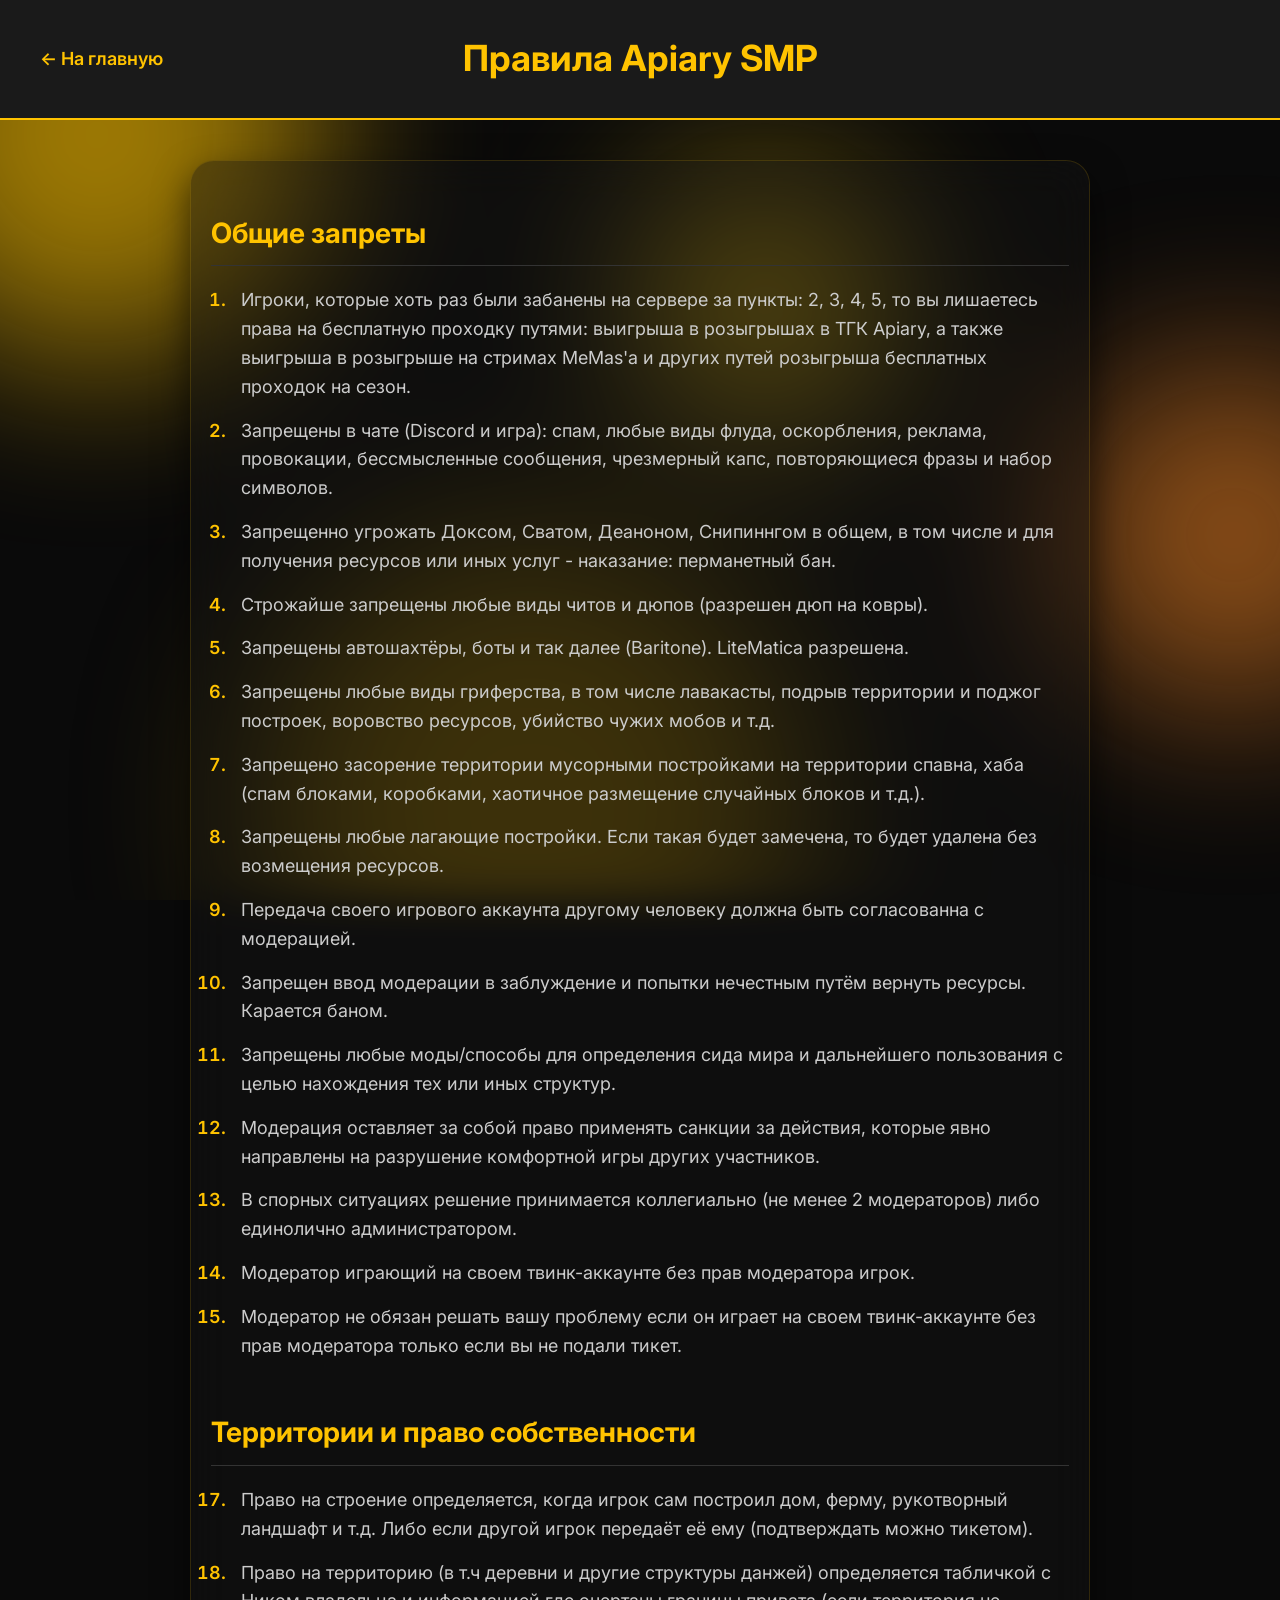
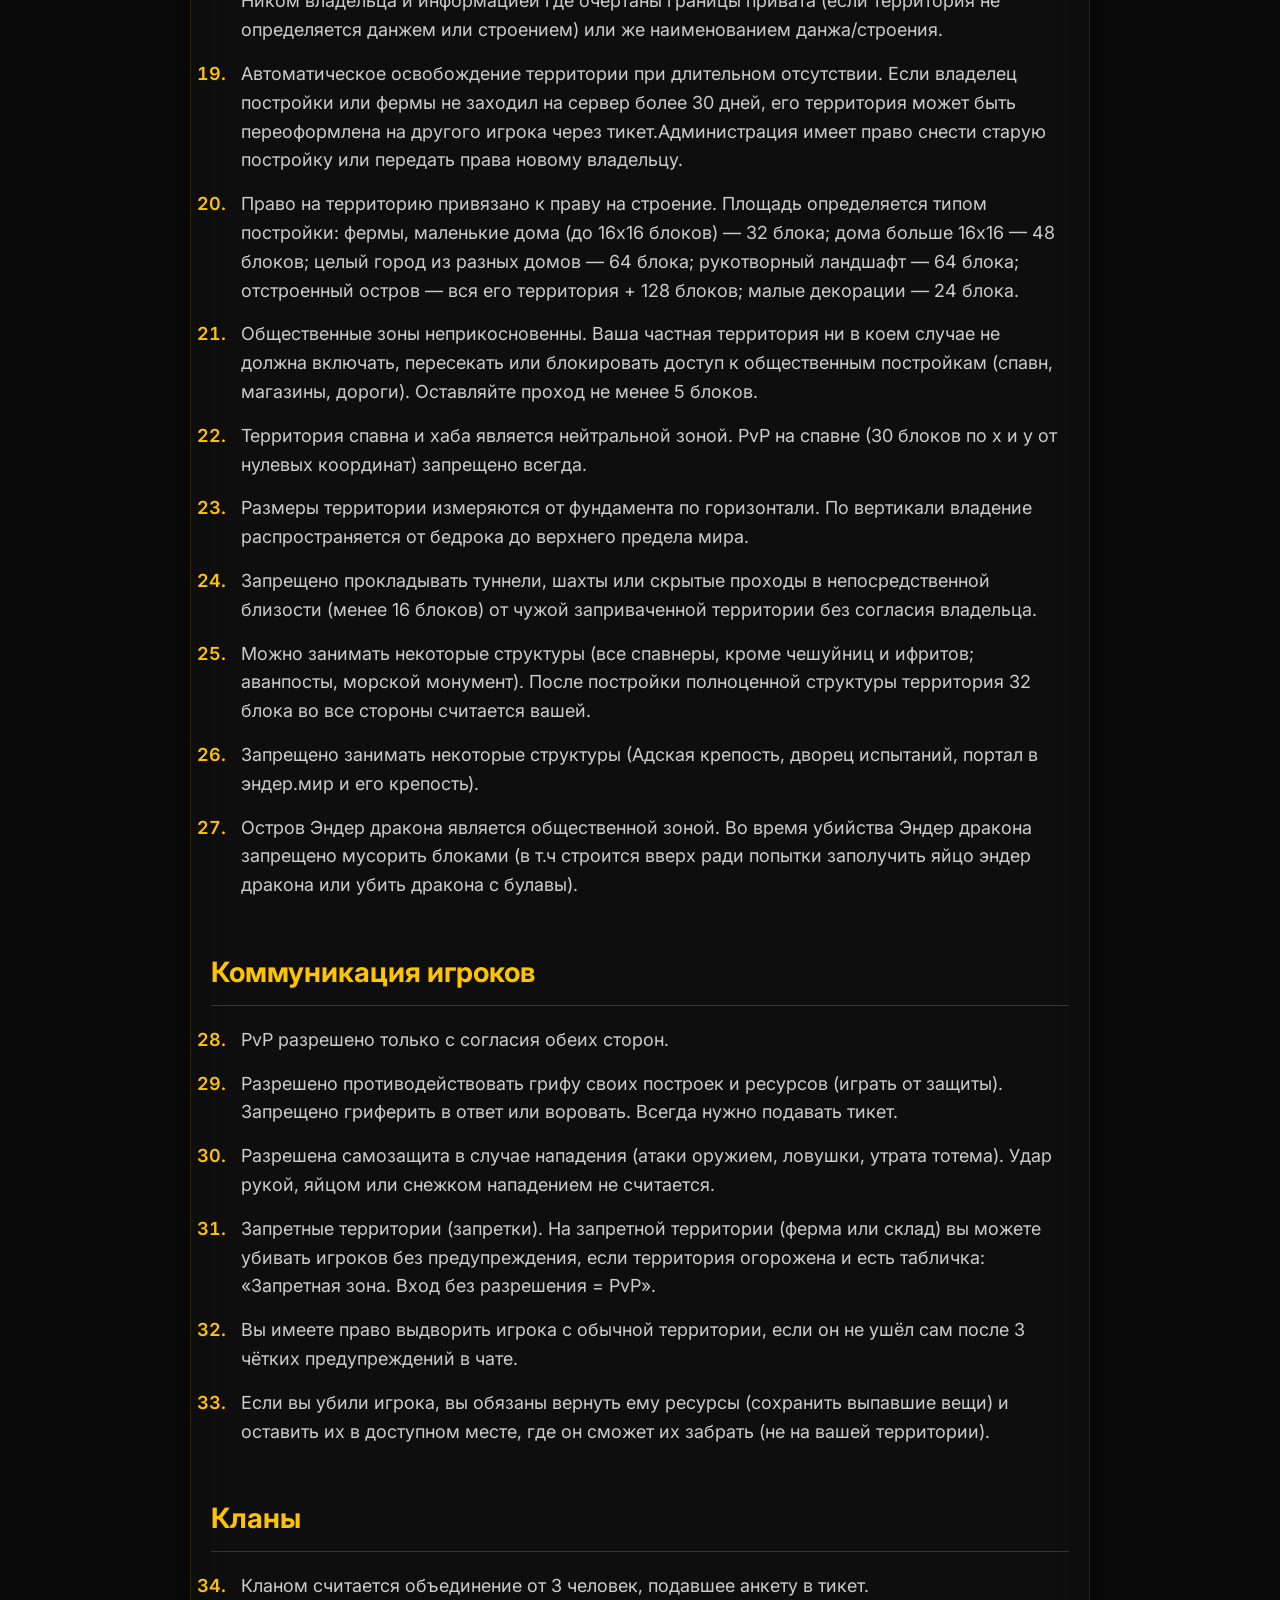
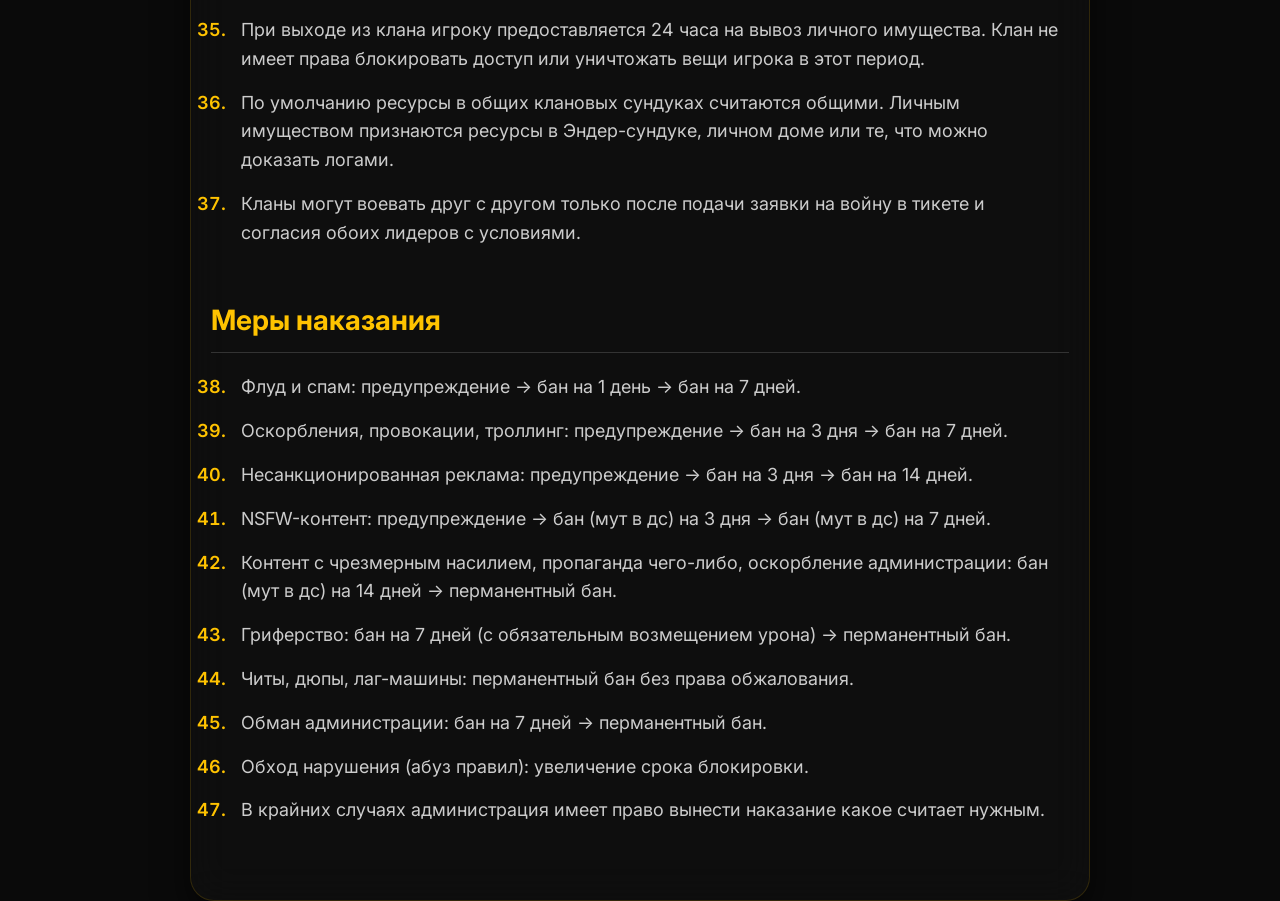
==== rules-main.html @ b4e899f1 "новая страничка правил" ====
<!DOCTYPE html>
<html lang="ru">
<head>
    <meta charset="UTF-8">
    <meta name="viewport" content="width=device-width, initial-scale=1.0">
    <title>Правила сервера ApiarySMP</title>
    <link rel="stylesheet" href="./rules-style.css">
    <link href="https://fonts.googleapis.com/css2?family=Inter:wght@400;600;800&display=swap" rel="stylesheet">
</head>
<body>

    <!-- Живой анимированный фон (светящиеся сферы) -->
    <div class="bg-animation">
        <div class="orb orb-1"></div>
        <div class="orb orb-2"></div>
        <div class="orb orb-3"></div>
        <div class="orb orb-4"></div>
    </div>

    <header class="rules-header">
        <a href="index.html" class="back-button">← На главную</a>
        <h1>Правила Apiary SMP</h1>
    </header>

    <main class="rules-container">
        
        <h2 class="category-title">Общие запреты</h2>
        <ol class="rules-list" start="1">
            <li>Игроки, которые хоть раз были забанены на сервере за пункты: 2, 3, 4, 5, то вы лишаетесь права на бесплатную проходку путями: выигрыша в розыгрышах в ТГК Apiary, а также выигрыша в розыгрыше на стримах MeMas'a и других путей розыгрыша бесплатных проходок на сезон.</li>
            <li>Запрещены в чате (Discord и игра): спам, любые виды флуда, оскорбления, реклама, провокации, бессмысленные сообщения, чрезмерный капс, повторяющиеся фразы и набор символов.</li>
            <li>Запрещенно угрожать Доксом, Сватом, Деаноном, Снипиннгом в общем, в том числе и для получения ресурсов или иных услуг - наказание: перманетный бан.</li>
            <li>Строжайше запрещены любые виды читов и дюпов (разрешен дюп на ковры).</li>
            <li>Запрещены автошахтёры, боты и так далее (Baritone). LiteMatica разрешена.</li>
            <li>Запрещены любые виды гриферства, в том числе лавакасты, подрыв территории и поджог построек, воровство ресурсов, убийство чужих мобов и т.д.</li>
            <li>Запрещено засорение территории мусорными постройками на территории спавна, хаба (спам блоками, коробками, хаотичное размещение случайных блоков и т.д.).</li>
            <li>Запрещены любые лагающие постройки. Если такая будет замечена, то будет удалена без возмещения ресурсов.</li>
            <li>Передача своего игрового аккаунта другому человеку должна быть согласованна с модерацией.</li>
            <li>Запрещен ввод модерации в заблуждение и попытки нечестным путём вернуть ресурсы. Карается баном.</li>
            <li>Запрещены любые моды/способы для определения сида мира и дальнейшего пользования с целью нахождения тех или иных структур.</li>
            <li>Модерация оставляет за собой право применять санкции за действия, которые явно направлены на разрушение комфортной игры других участников.</li>
            <li>В спорных ситуациях решение принимается коллегиально (не менее 2 модераторов) либо единолично администратором.</li>
            <li>Модератор играющий на своем твинк-аккаунте без прав модератора игрок.</li>
            <li>Модератор не обязан решать вашу проблему если он играет на своем твинк-аккаунте без прав модератора только если вы не подали тикет.</li>
        </ol>

        <h2 class="category-title">Территории и право собственности</h2>
        <ol class="rules-list" start="17">
            <li>Право на строение определяется, когда игрок сам построил дом, ферму, рукотворный ландшафт и т.д. Либо если другой игрок передаёт её ему (подтверждать можно тикетом).</li>
            <li>Право на территорию (в т.ч деревни и другие структуры данжей) определяется табличкой с Ником владельца и информацией где очертаны границы привата (если территория не определяется данжем или строением) или же наименованием данжа/строения.</li>
            <li>Автоматическое освобождение территории при длительном отсутствии. Если владелец постройки или фермы не заходил на сервер более 30 дней, его территория может быть переоформлена на другого игрока через тикет.Администрация имеет право снести старую постройку или передать права новому владельцу.</li>
            <li>Право на территорию привязано к праву на строение. Площадь определяется типом постройки: фермы, маленькие дома (до 16x16 блоков) — 32 блока; дома больше 16x16 — 48 блоков; целый город из разных домов — 64 блока; рукотворный ландшафт — 64 блока; отстроенный остров — вся его территория + 128 блоков; малые декорации — 24 блока.</li>
            <li>Общественные зоны неприкосновенны. Ваша частная территория ни в коем случае не должна включать, пересекать или блокировать доступ к общественным постройкам (спавн, магазины, дороги). Оставляйте проход не менее 5 блоков.</li>
            <li>Территория спавна и хаба является нейтральной зоной. PvP на спавне (30 блоков по x и y от нулевых координат) запрещено всегда.</li>
            <li>Размеры территории измеряются от фундамента по горизонтали. По вертикали владение распространяется от бедрока до верхнего предела мира.</li>
            <li>Запрещено прокладывать туннели, шахты или скрытые проходы в непосредственной близости (менее 16 блоков) от чужой заприваченной территории без согласия владельца.</li>
            <li>Можно занимать некоторые структуры (все спавнеры, кроме чешуйниц и ифритов; аванпосты, морской монумент). После постройки полноценной структуры территория 32 блока во все стороны считается вашей.</li>
            <li>Запрещено занимать некоторые структуры (Адская крепость, дворец испытаний, портал в эндер.мир и его крепость).</li>
            <li>Остров Эндер дракона является общественной зоной. Во время убийства Эндер дракона запрещено мусорить блоками (в т.ч строится вверх ради попытки заполучить яйцо эндер дракона или убить дракона с булавы).</li>
        </ol>

        <h2 class="category-title">Коммуникация игроков</h2>
        <ol class="rules-list" start="28">
            <li>PvP разрешено только с согласия обеих сторон.</li>
            <li>Разрешено противодействовать грифу своих построек и ресурсов (играть от защиты). Запрещено гриферить в ответ или воровать. Всегда нужно подавать тикет.</li>
            <li>Разрешена самозащита в случае нападения (атаки оружием, ловушки, утрата тотема). Удар рукой, яйцом или снежком нападением не считается.</li>
            <li>Запретные территории (запретки). На запретной территории (ферма или склад) вы можете убивать игроков без предупреждения, если территория огорожена и есть табличка: «Запретная зона. Вход без разрешения = PvP».</li>
            <li>Вы имеете право выдворить игрока с обычной территории, если он не ушёл сам после 3 чётких предупреждений в чате.</li>
            <li>Если вы убили игрока, вы обязаны вернуть ему ресурсы (сохранить выпавшие вещи) и оставить их в доступном месте, где он сможет их забрать (не на вашей территории).</li>
        </ol>

        <h2 class="category-title">Кланы</h2>
        <ol class="rules-list" start="34">
            <li>Кланом считается объединение от 3 человек, подавшее анкету в тикет.</li>
            <li>При выходе из клана игроку предоставляется 24 часа на вывоз личного имущества. Клан не имеет права блокировать доступ или уничтожать вещи игрока в этот период.</li>
            <li>По умолчанию ресурсы в общих клановых сундуках считаются общими. Личным имуществом признаются ресурсы в Эндер-сундуке, личном доме или те, что можно доказать логами.</li>
            <li>Кланы могут воевать друг с другом только после подачи заявки на войну в тикете и согласия обоих лидеров с условиями.</li>
        </ol>

        <h2 class="category-title">Меры наказания</h2>
        <ol class="rules-list" start="38">
            <li>Флуд и спам: предупреждение → бан на 1 день → бан на 7 дней.</li>
            <li>Оскорбления, провокации, троллинг: предупреждение → бан на 3 дня → бан на 7 дней.</li>
            <li>Несанкционированная реклама: предупреждение → бан на 3 дня → бан на 14 дней.</li>
            <li>NSFW-контент: предупреждение → бан (мут в дс) на 3 дня → бан (мут в дс) на 7 дней.</li>
            <li>Контент с чрезмерным насилием, пропаганда чего-либо, оскорбление администрации: бан (мут в дс) на 14 дней → перманентный бан.</li>
            <li>Гриферство: бан на 7 дней (с обязательным возмещением урона) → перманентный бан.</li>
            <li>Читы, дюпы, лаг-машины: перманентный бан без права обжалования.</li>
            <li>Обман администрации: бан на 7 дней → перманентный бан.</li>
            <li>Обход нарушения (абуз правил): увеличение срока блокировки.</li>
            <li>В крайних случаях администрация имеет право вынести наказание какое считает нужным.</li>
        </ol>
    </main>

</body>
</html>
---- rules-style.css ----
/* Делаем обнуление стандартных отступов, чтобы браузер ничего не ломал */
* {
    margin: 0;
    padding: 0;
    box-sizing: border-box;
}

/* Настройки для всей страницы с живым фоном */
/* --- ОСНОВНОЙ ФОН --- */
body {
    background-color: #0a0a0a; /* Очень темный, почти черный фон */
    color: #ffffff;            
    font-family: 'Inter', sans-serif; 
    line-height: 1.6;          
    min-height: 100vh;
    position: relative;
    z-index: 1;
    overflow-x: hidden; /* Блокируем появление горизонтального скролла от шариков */
}

/* --- КОНТЕЙНЕР АНИМАЦИИ --- */
.bg-animation {
    position: fixed;
    top: 0;
    left: 0;
    width: 100vw;
    height: 100vh;
    z-index: -1; /* Отправляем на самый задний план */
    overflow: hidden;
}

/* --- ОБЩИЕ СТИЛИ СВЕТЯЩИХСЯ СФЕР --- */
.orb {
    position: absolute;
    border-radius: 50%;
    filter: blur(90px); /* Сильное размытие создает эффект свечения */
    opacity: 0.6;
    animation: float infinite alternate ease-in-out;
}

/* Индивидуальные настройки каждого шарика (цвета, размер, позиция) */
.orb-1 {
    width: 450px;
    height: 450px;
    background: #FFC300; /* Твой фирменный желтый */
    top: -10%;
    left: -10%;
    animation-duration: 14s;
}

.orb-2 {
    width: 350px;
    height: 350px;
    background: #e67e22; /* Янтарный/оранжевый */
    top: 40%;
    right: -10%;
    animation-duration: 18s;
    animation-delay: -3s;
}

.orb-3 {
    width: 550px;
    height: 550px;
    background: #8b6b00; /* Темно-золотой */
    bottom: -20%;
    left: 20%;
    animation-duration: 22s;
    animation-delay: -7s;
}

.orb-4 {
    width: 250px;
    height: 250px;
    background: #f1c40f; /* Яркий светлячок */
    top: 20%;
    left: 50%;
    animation-duration: 12s;
    animation-delay: -5s;
}

/* --- АНИМАЦИЯ ПЛАВНОГО ПОЛЕТА --- */
@keyframes float {
    0% {
        transform: translate(0, 0) scale(1);
    }
    50% {
        transform: translate(15vw, 15vh) scale(1.3); /* Шарики немного растут и смещаются */
    }
    100% {
        transform: translate(-10vw, -10vh) scale(0.9); /* Шарики уменьшаются и летят обратно */
    }
}

/* --- ЭФФЕКТ МАТОВОГО СТЕКЛА ДЛЯ ТЕКСТА --- */
/* (Замени свой старый .rules-container на этот) */
.rules-container {
    max-width: 900px;
    margin: 40px auto 60px auto;
    padding: 50px;
    
    /* Делаем плашку под текстом полупрозрачной */
    background: rgba(20, 20, 20, 0.4); 
    
    /* Главная магия — размытие того, что находится ПОД контейнером */
    backdrop-filter: blur(20px); 
    -webkit-backdrop-filter: blur(20px); 
    
    /* Красивые границы и тени */
    border: 1px solid rgba(255, 195, 0, 0.15);
    border-radius: 24px;
    box-shadow: 0 15px 35px rgba(0,0,0,0.6);
}

/* Адаптив матового стекла под мобилки */
@media (max-width: 768px) {
    .rules-container {
        padding: 30px 20px;
        margin: 20px;
        border-radius: 16px;
    }
}

/* Настраиваем шапку страницы */
.rules-header {
    background-color: #1a1a1a; /* Чуть светлее фона */
    padding: 30px 20px;
    text-align: center;
    border-bottom: 2px solid #FFC300; /* Твоя фирменная желтая полоска */
    margin-bottom: 40px;
    position: relative;
}

/* Кнопка "Назад" в левом верхнем углу */
.back-button {
    position: absolute;
    left: 40px;
    top: 45px;
    color: #FFC300;
    text-decoration: none;
    font-weight: 600;
    font-size: 18px;
    transition: 0.3s; /* Плавность для ховера */
}

/* Эффект при наведении на кнопку "Назад" */
.back-button:hover {
    color: #ffffff;
    text-shadow: 0 0 10px #FFC300; /* Легкое свечение */
}

/* Заголовок в шапке */
.rules-header h1 {
    font-size: 36px;
    color: #FFC300;
}

/* Контейнер по центру, чтобы текст не растягивался на весь широкий монитор */
.rules-container {
    max-width: 900px; /* Ограничиваем ширину */
    margin: 0 auto;   /* Центрируем блок на странице */
    padding: 0 20px 60px 20px; /* Отступы по бокам и снизу */
}

/* Заголовки категорий (Общие, Территории и т.д.) */
.category-title {
    font-size: 28px;
    color: #FFC300;
    margin-top: 50px;
    margin-bottom: 20px;
    padding-bottom: 10px;
    border-bottom: 1px solid #333333; /* Тонкая линия под заголовком */
}

/* Настройки для самого списка правил */
.rules-list {
    margin-left: 20px; /* Отступ слева, чтобы цифры влезли */
}

/* Настройки для каждого пункта правила */
.rules-list li {
    font-size: 18px;
    margin-bottom: 15px; /* Отступ между правилами, чтобы они не были одной кашей */
    color: #cccccc;      /* Слегка серый текст, чтобы глаза не уставали */
    padding-left: 10px;
}

/* Делаем сами цифры желтыми, чтобы было красиво */
.rules-list li::marker {
    color: #FFC300;
    font-weight: 600;
}

/* Адаптация под мобильные телефоны */
@media (max-width: 768px) {
    .rules-header h1 {
        font-size: 24px;
        margin-top: 40px; /* Сдвигаем вниз, чтобы не налезло на кнопку */
    }
    
    .back-button {
        left: 20px;
        top: 20px;
        font-size: 16px;
    }
    
    .category-title {
        font-size: 24px;
    }
    
    .rules-list li {
        font-size: 16px;
    }
}
/* Анимация для живого фона */
@keyframes gradientBG {
    0% {
        background-position: 0% 50%;
    }
    50% {
        background-position: 100% 50%;
    }
    100% {
        background-position: 0% 50%;
    }
}
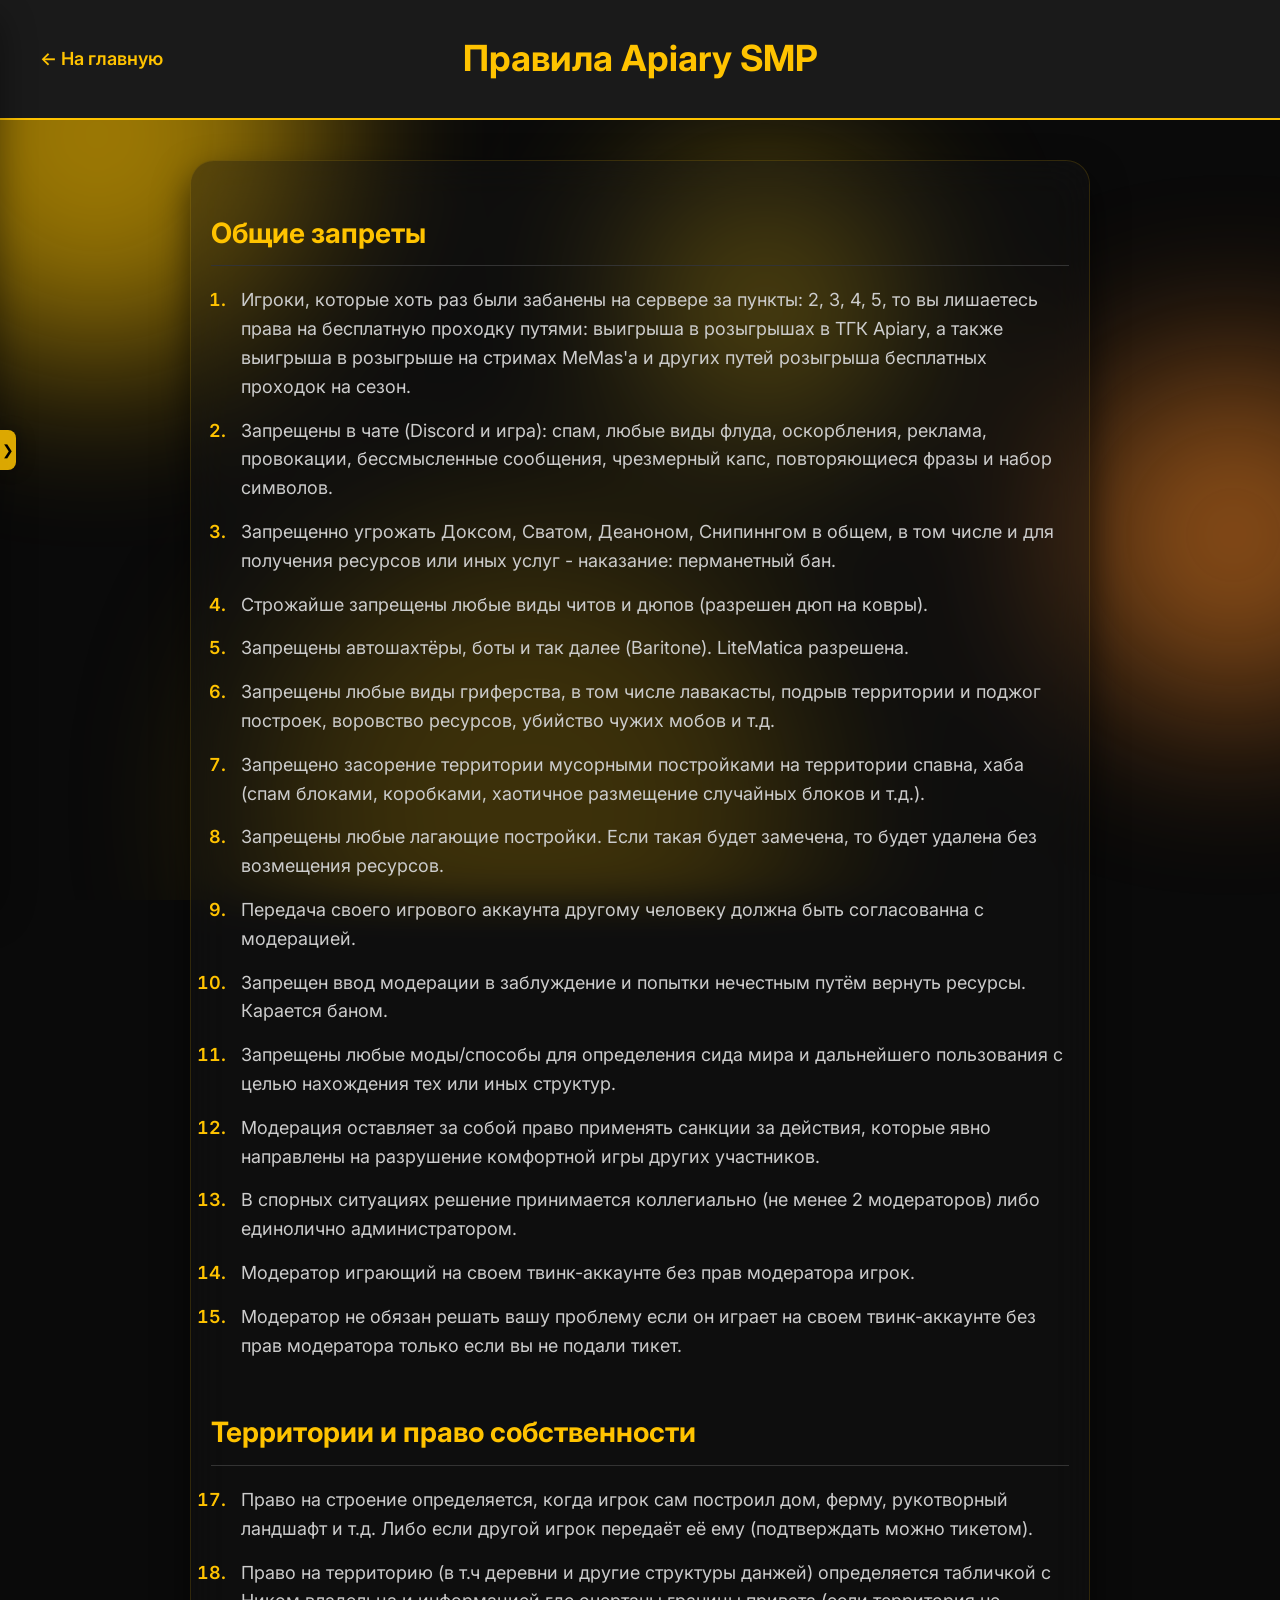
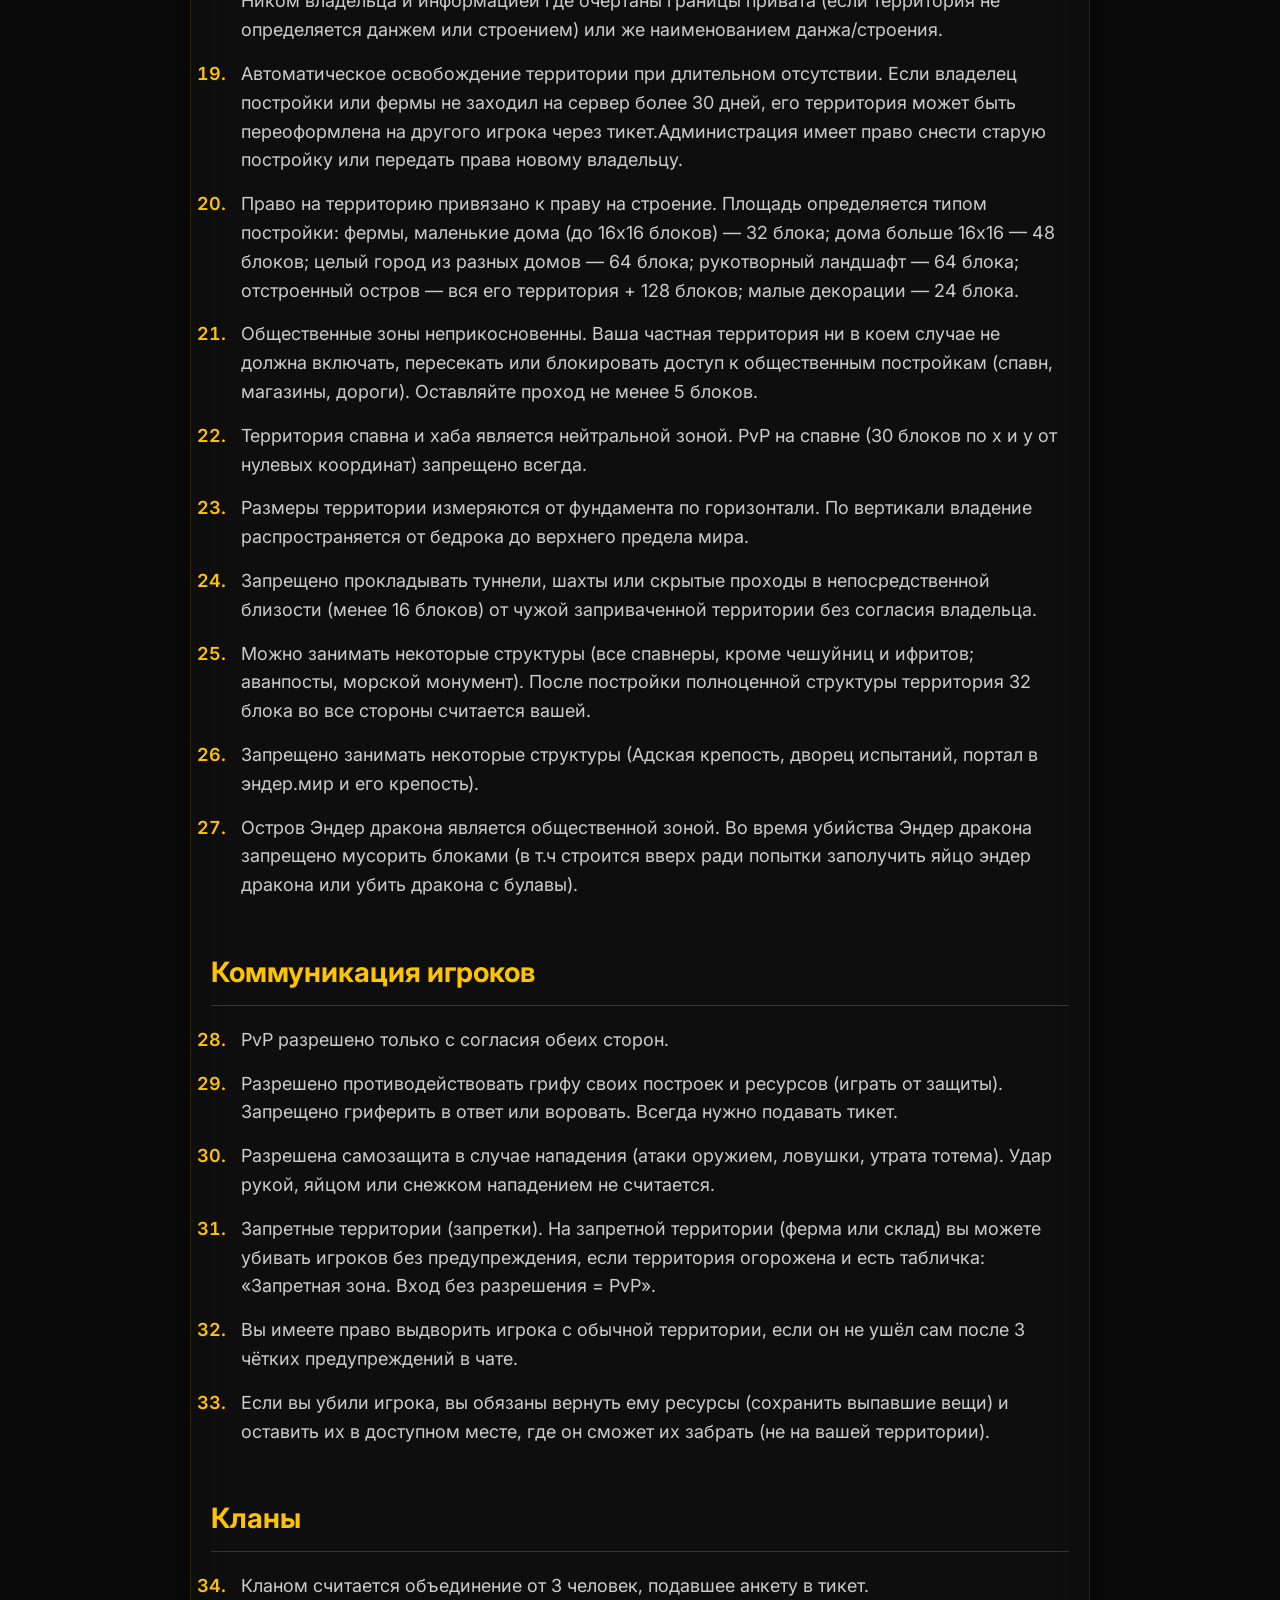
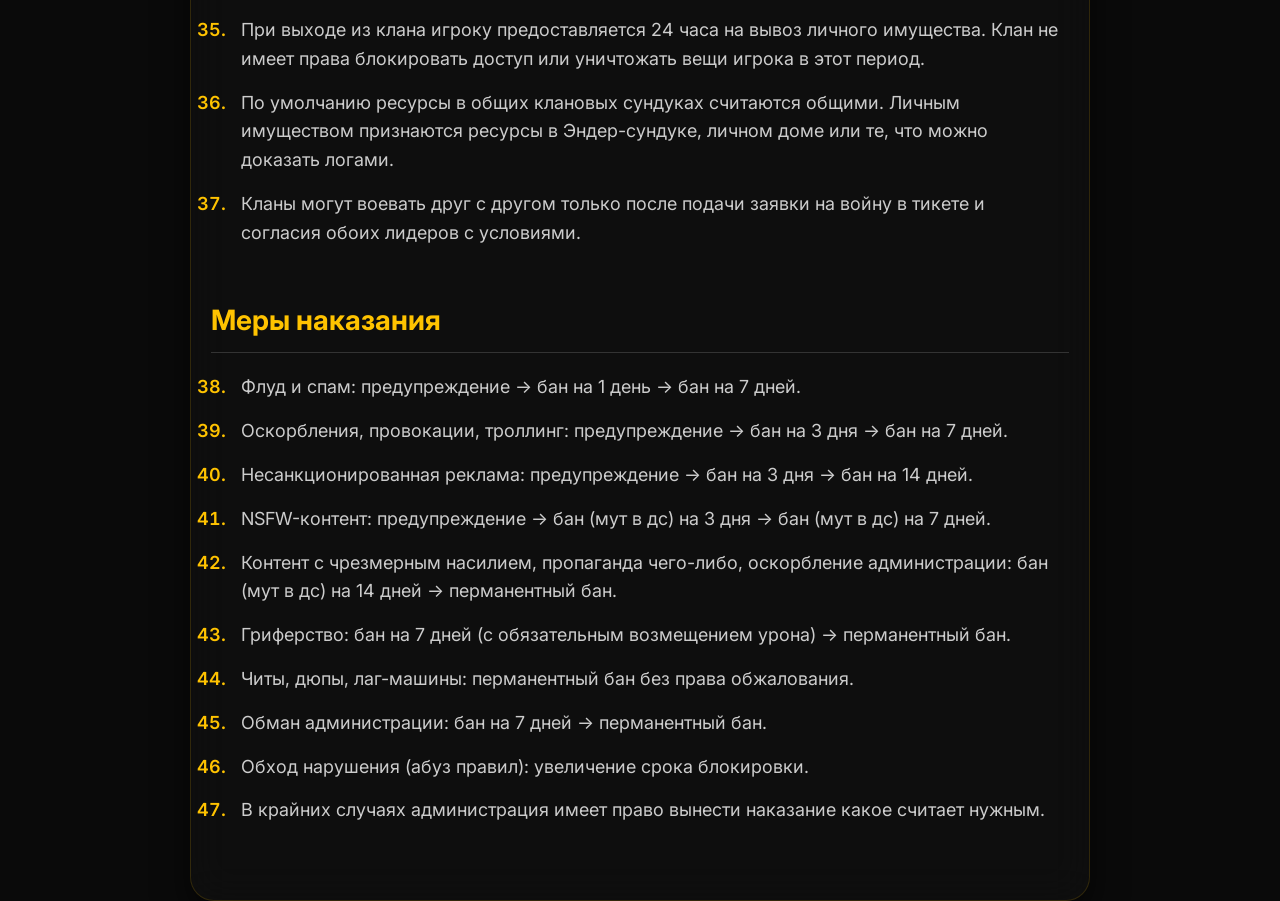
==== commit 4f49ea99: "Add files via upload" ====
--- a/rules-main.html
+++ b/rules-main.html
@@ -22,9 +22,24 @@
         <h1>Правила Apiary SMP</h1>
     </header>
 
+    <!-- Кнопка выдвижения меню (только для телефонов) -->
+    <button id="navToggle" class="nav-toggle-btn">❯</button>
+
+    <!-- Боковая навигация -->
+    <nav id="sideNav" class="side-nav">
+        <h3 class="nav-title">Оглавление</h3>
+        <ul class="nav-links">
+            <li><a href="#general">Общие запреты</a></li>
+            <li><a href="#territory">Территории и собственность</a></li>
+            <li><a href="#communication">Коммуникация игроков</a></li>
+            <li><a href="#clans">Кланы</a></li>
+            <li><a href="#punishments">Меры наказания</a></li>
+        </ul>
+    </nav>
+
     <main class="rules-container">
         
-        <h2 class="category-title">Общие запреты</h2>
+        <h2 id="general" class="category-title">Общие запреты</h2>
         <ol class="rules-list" start="1">
             <li>Игроки, которые хоть раз были забанены на сервере за пункты: 2, 3, 4, 5, то вы лишаетесь права на бесплатную проходку путями: выигрыша в розыгрышах в ТГК Apiary, а также выигрыша в розыгрыше на стримах MeMas'a и других путей розыгрыша бесплатных проходок на сезон.</li>
             <li>Запрещены в чате (Discord и игра): спам, любые виды флуда, оскорбления, реклама, провокации, бессмысленные сообщения, чрезмерный капс, повторяющиеся фразы и набор символов.</li>
@@ -43,7 +58,7 @@
             <li>Модератор не обязан решать вашу проблему если он играет на своем твинк-аккаунте без прав модератора только если вы не подали тикет.</li>
         </ol>
 
-        <h2 class="category-title">Территории и право собственности</h2>
+        <h2 id="territory" class="category-title">Территории и право собственности</h2>
         <ol class="rules-list" start="17">
             <li>Право на строение определяется, когда игрок сам построил дом, ферму, рукотворный ландшафт и т.д. Либо если другой игрок передаёт её ему (подтверждать можно тикетом).</li>
             <li>Право на территорию (в т.ч деревни и другие структуры данжей) определяется табличкой с Ником владельца и информацией где очертаны границы привата (если территория не определяется данжем или строением) или же наименованием данжа/строения.</li>
@@ -58,7 +73,7 @@
             <li>Остров Эндер дракона является общественной зоной. Во время убийства Эндер дракона запрещено мусорить блоками (в т.ч строится вверх ради попытки заполучить яйцо эндер дракона или убить дракона с булавы).</li>
         </ol>
 
-        <h2 class="category-title">Коммуникация игроков</h2>
+        <h2 id="communication" class="category-title">Коммуникация игроков</h2>
         <ol class="rules-list" start="28">
             <li>PvP разрешено только с согласия обеих сторон.</li>
             <li>Разрешено противодействовать грифу своих построек и ресурсов (играть от защиты). Запрещено гриферить в ответ или воровать. Всегда нужно подавать тикет.</li>
@@ -68,7 +83,7 @@
             <li>Если вы убили игрока, вы обязаны вернуть ему ресурсы (сохранить выпавшие вещи) и оставить их в доступном месте, где он сможет их забрать (не на вашей территории).</li>
         </ol>
 
-        <h2 class="category-title">Кланы</h2>
+        <h2 id="clans" class="category-title">Кланы</h2>
         <ol class="rules-list" start="34">
             <li>Кланом считается объединение от 3 человек, подавшее анкету в тикет.</li>
             <li>При выходе из клана игроку предоставляется 24 часа на вывоз личного имущества. Клан не имеет права блокировать доступ или уничтожать вещи игрока в этот период.</li>
@@ -76,7 +91,7 @@
             <li>Кланы могут воевать друг с другом только после подачи заявки на войну в тикете и согласия обоих лидеров с условиями.</li>
         </ol>
 
-        <h2 class="category-title">Меры наказания</h2>
+        <h2 id="punishments" class="category-title">Меры наказания</h2>
         <ol class="rules-list" start="38">
             <li>Флуд и спам: предупреждение → бан на 1 день → бан на 7 дней.</li>
             <li>Оскорбления, провокации, троллинг: предупреждение → бан на 3 дня → бан на 7 дней.</li>
@@ -91,5 +106,30 @@
         </ol>
     </main>
 
+    <!-- Скрипт для работы мобильного меню -->
+    <script>
+        const nav = document.getElementById('sideNav');
+        const toggleBtn = document.getElementById('navToggle');
+        const navLinks = document.querySelectorAll('.nav-links a');
+
+        // Открытие/закрытие по клику на кнопку
+        toggleBtn.addEventListener('click', () => {
+            nav.classList.toggle('active');
+            toggleBtn.classList.toggle('active');
+            toggleBtn.textContent = nav.classList.contains('active') ? '✕' : '❯';
+        });
+
+        // Прячем меню, если на мобилке кликнули по ссылке
+        navLinks.forEach(link => {
+            link.addEventListener('click', () => {
+                if (window.innerWidth <= 1500) {
+                    nav.classList.remove('active');
+                    toggleBtn.classList.remove('active');
+                    toggleBtn.textContent = '❯';
+                }
+            });
+        });
+    </script>
+
 </body>
 </html>
--- a/rules-style.css
+++ b/rules-style.css
@@ -222,4 +222,162 @@
     100% {
         background-position: 0% 50%;
     }
+}
+
+/* --- ПЛАВНАЯ ПРОКРУТКА И ФИКС ЯКОРЕЙ --- */
+html {
+    scroll-behavior: smooth;
+}
+
+.category-title {
+    scroll-margin-top: 30px; 
+}
+
+/* --- БОКОВАЯ НАВИГАЦИЯ (ПК) --- */
+.side-nav {
+    position: fixed;
+    top: 120px;
+    left: 40px;
+    width: 260px;
+    background: rgba(20, 20, 20, 0.4);
+    backdrop-filter: blur(20px);
+    -webkit-backdrop-filter: blur(20px);
+    border: 1px solid rgba(255, 195, 0, 0.15);
+    border-radius: 16px;
+    padding: 25px 20px;
+    z-index: 100;
+    box-shadow: 0 15px 35px rgba(0,0,0,0.4);
+    transition: transform 0.4s cubic-bezier(0.25, 1, 0.5, 1);
+}
+
+.nav-title {
+    color: #FFC300;
+    font-size: 1.2rem;
+    margin-bottom: 20px;
+    border-bottom: 1px solid rgba(255, 255, 255, 0.1);
+    padding-bottom: 10px;
+}
+
+.nav-links {
+    list-style: none;
+    padding: 0;
+}
+
+.nav-links li {
+    margin-bottom: 12px;
+}
+
+.nav-links a {
+    color: #cccccc;
+    text-decoration: none;
+    font-size: 0.95rem;
+    display: block;
+    transition: 0.2s ease;
+}
+
+.nav-links a:hover {
+    color: #ffffff;
+    text-shadow: 0 0 10px rgba(255, 195, 0, 0.4);
+    transform: translateX(8px); 
+}
+
+.nav-toggle-btn {
+    display: none;
+}
+
+/* --- АДАПТИВ НАВИГАЦИИ (НОУТБУКИ И МОБИЛКИ) --- */
+/* Увеличили порог до 1300px, чтобы меню не наезжало на текст по центру */
+@media (max-width: 1500px) {
+    .side-nav {
+        left: 0;
+        top: 0;
+        height: 100vh;
+        width: 260px;
+        border-radius: 0 20px 20px 0;
+        border-left: none;
+        transform: translateX(-100%); 
+    }
+
+    .side-nav.active {
+        transform: translateX(0); 
+    }
+
+    /* Уменьшенная мобильная кнопка-язычок */
+    .nav-toggle-btn {
+        display: flex;
+        align-items: center;
+        justify-content: center;
+        position: fixed;
+        top: 50%;
+        left: 0;
+        transform: translateY(-50%);
+        width: 16px;          /* Сделали тоньше */
+        height: 40px;         /* Сделали короче */
+        background: rgba(255, 195, 0, 0.85);
+        color: #000;
+        border: none;
+        border-radius: 0 8px 8px 0; /* Чуть меньше скругление */
+        font-size: 14px;      /* Уменьшили саму стрелочку */
+        cursor: pointer;
+        z-index: 101;
+        box-shadow: 4px 0 15px rgba(0,0,0,0.3);
+        transition: left 0.4s cubic-bezier(0.25, 1, 0.5, 1), background 0.2s;
+    }
+
+    .nav-toggle-btn.active {
+        left: 260px;
+        background: rgba(200, 50, 50, 0.9); 
+        color: #fff;
+    }
+}
+
+/* --- АДАПТИВ НАВИГАЦИИ (МОБИЛКИ) --- */
+@media (max-width: 992px) {
+    .side-nav {
+        left: 0;
+        top: 0;
+        height: 100vh;
+        width: 280px;
+        border-radius: 0 20px 20px 0;
+        border-left: none;
+        
+        /* Прячем за левый край экрана */
+        transform: translateX(-100%); 
+    }
+
+    /* Класс, который скрипт вешает при открытии */
+    .side-nav.active {
+        transform: translateX(0); 
+    }
+
+    /* Мобильная кнопка-язычок */
+    .nav-toggle-btn {
+        display: flex;
+        align-items: center;
+        justify-content: center;
+        position: fixed;
+        top: 50%;
+        left: 0;
+        transform: translateY(-50%);
+        width: 32px;
+        height: 70px;
+        
+        /* Делаем её желтой для заметности */
+        background: rgba(255, 195, 0, 0.85);
+        color: #000;
+        border: none;
+        border-radius: 0 12px 12px 0;
+        font-size: 18px;
+        cursor: pointer;
+        z-index: 101;
+        box-shadow: 4px 0 15px rgba(0,0,0,0.3);
+        transition: left 0.4s cubic-bezier(0.25, 1, 0.5, 1), background 0.2s;
+    }
+
+    /* Двигаем кнопку вправо вместе со шторкой, когда она открыта */
+    .nav-toggle-btn.active {
+        left: 280px;
+        background: rgba(200, 50, 50, 0.9); /* Краснеет при открытии (крестик) */
+        color: #fff;
+    }
 }
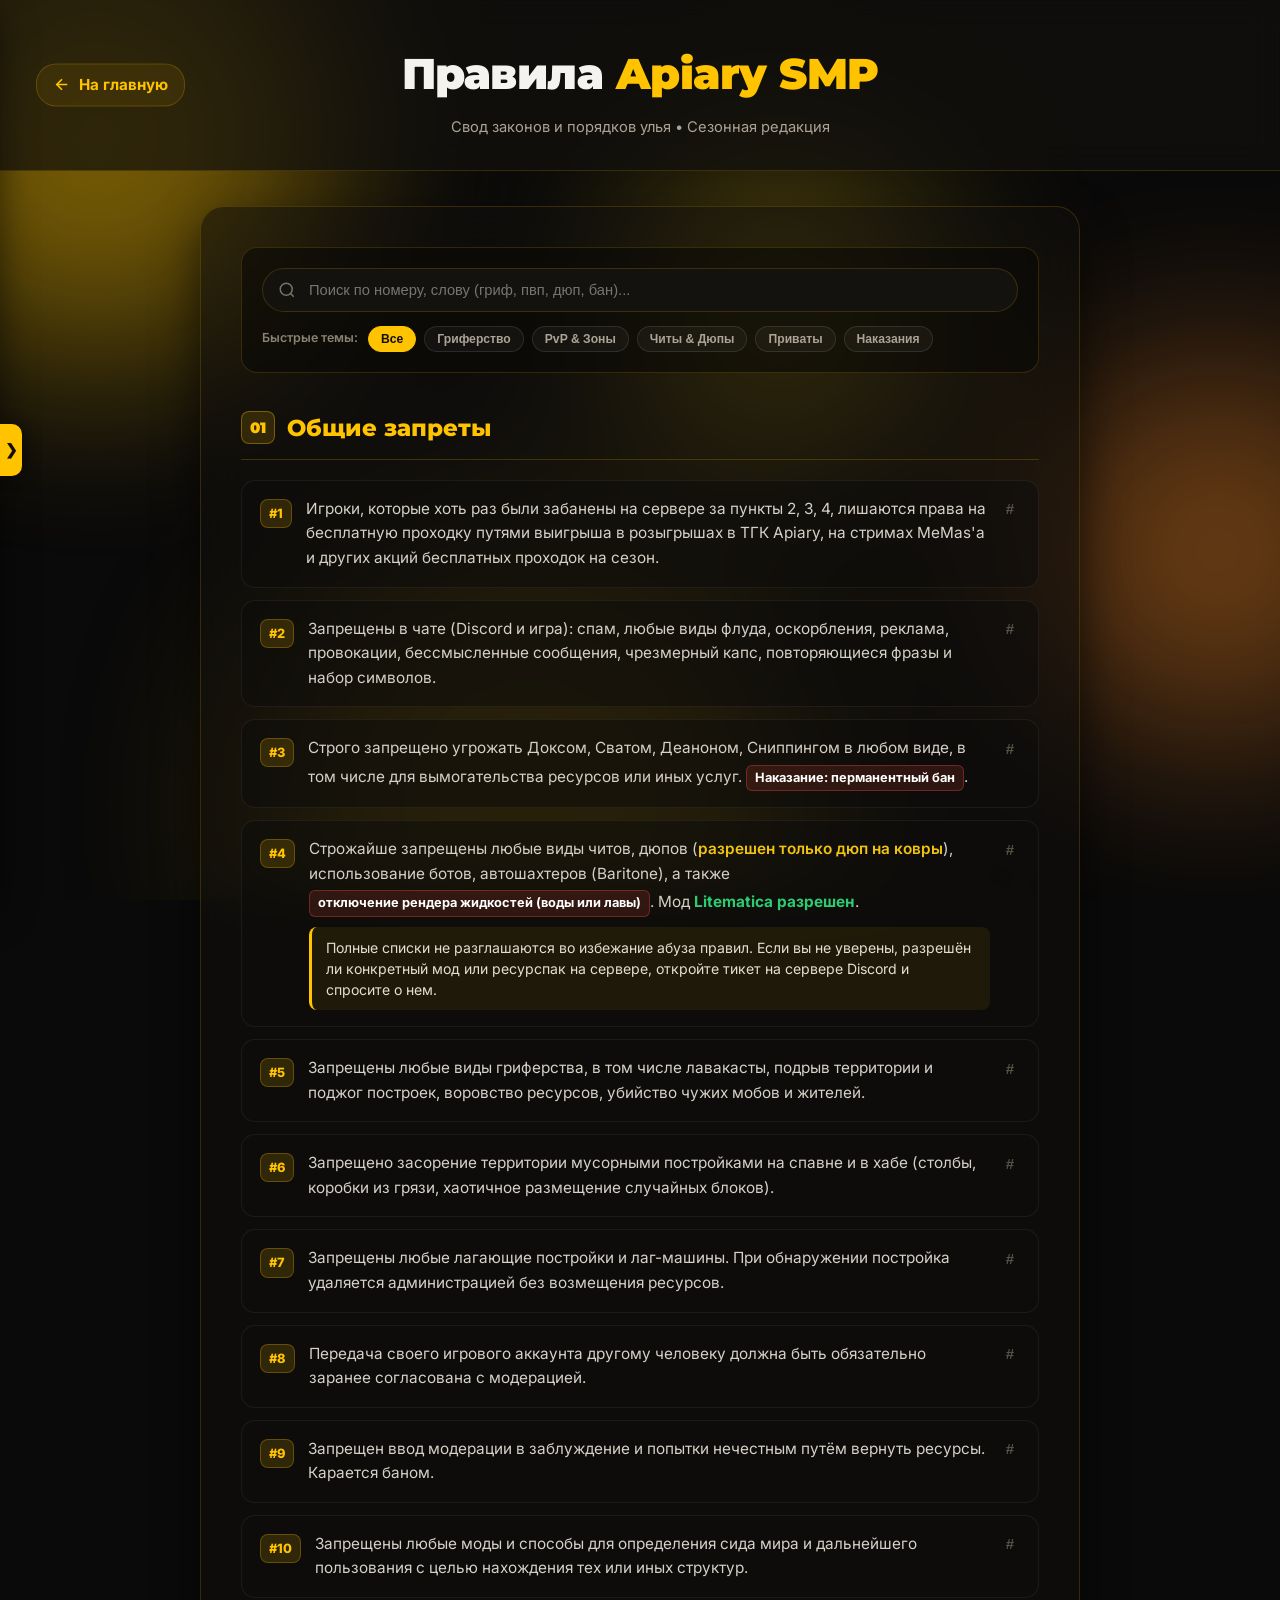
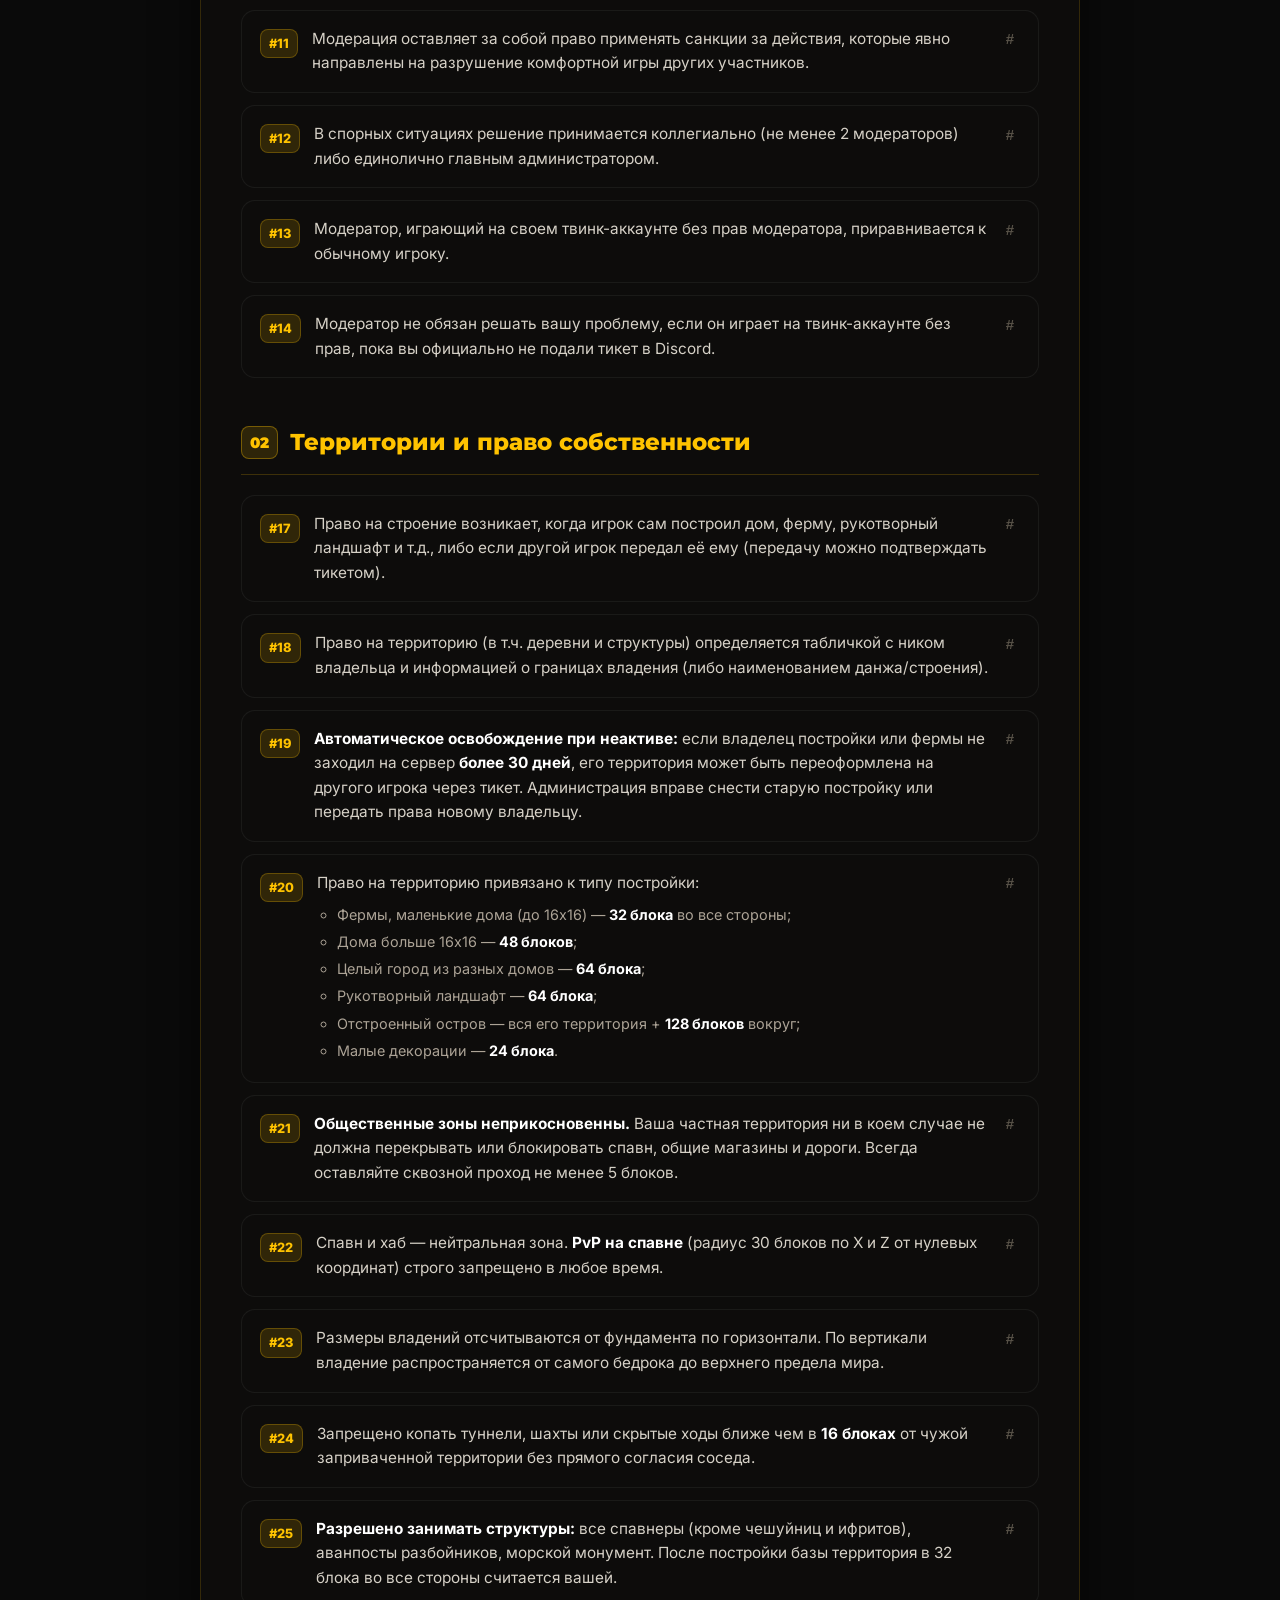
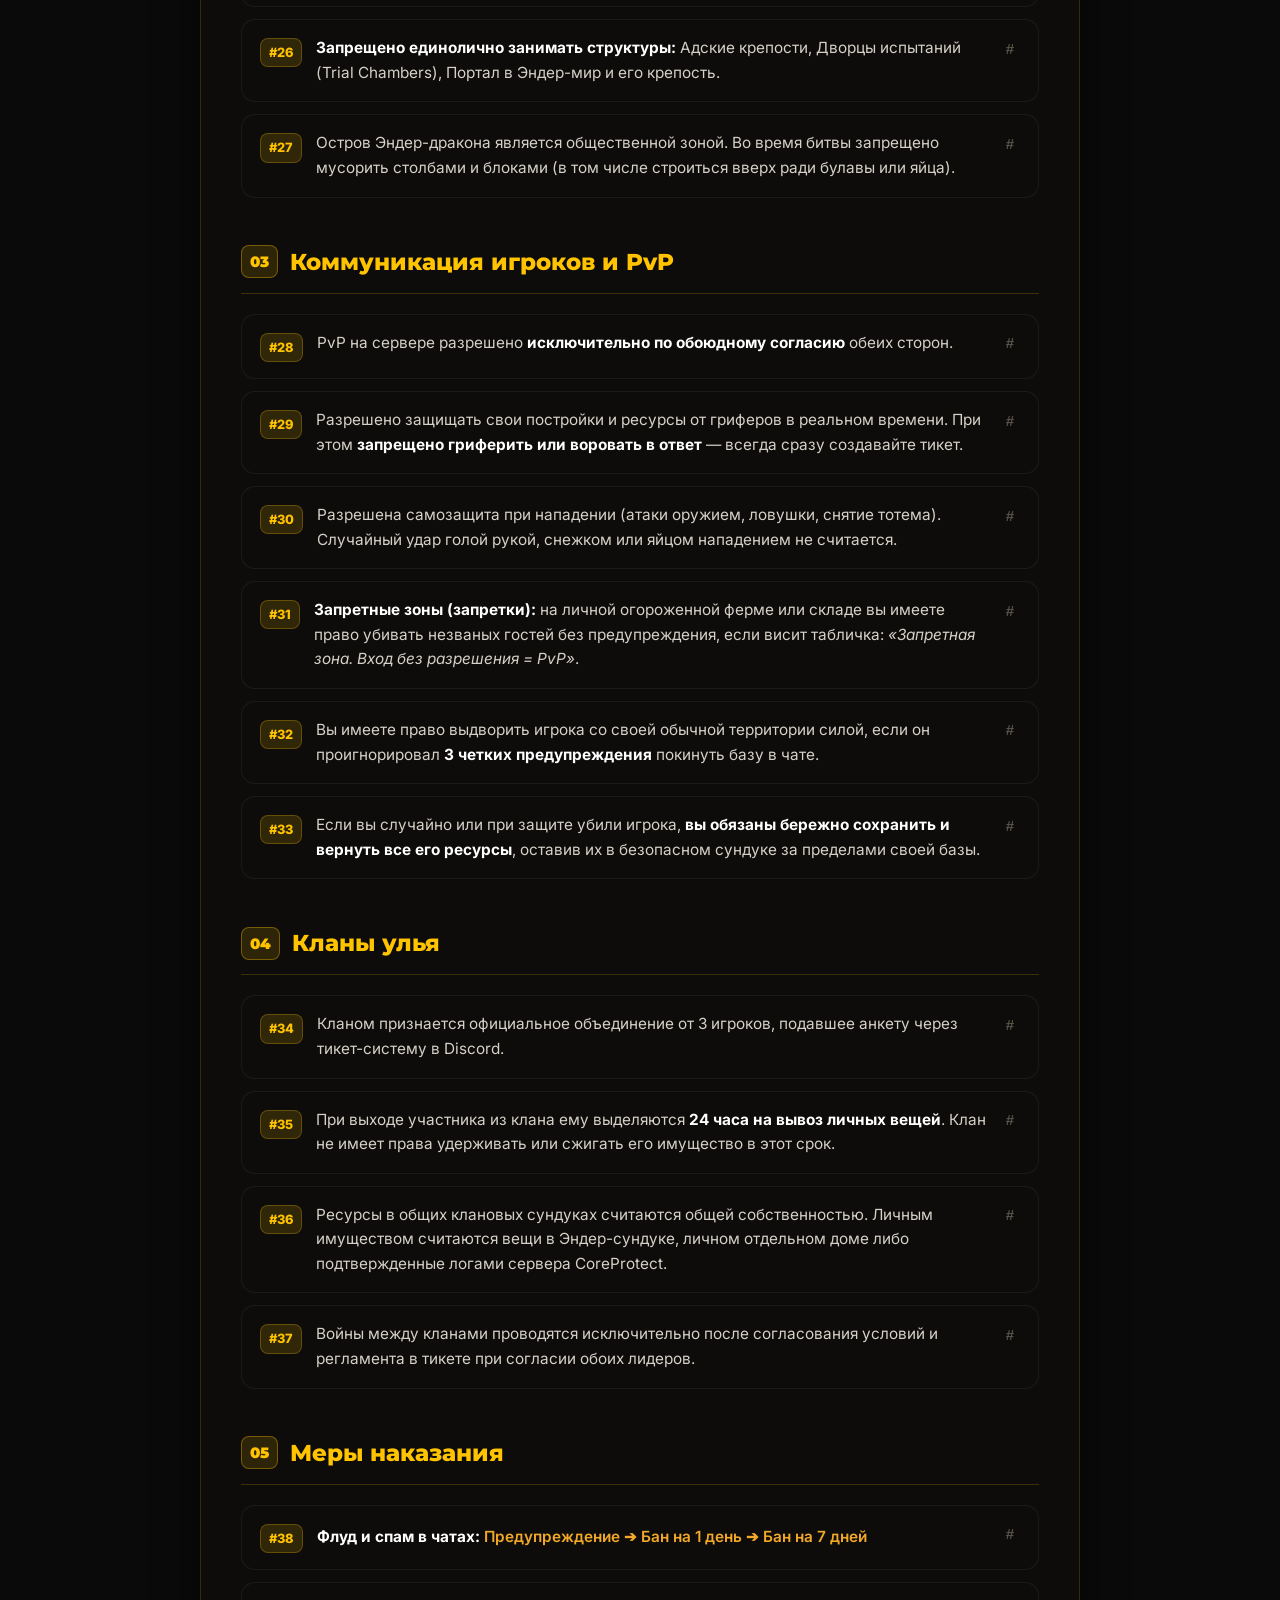
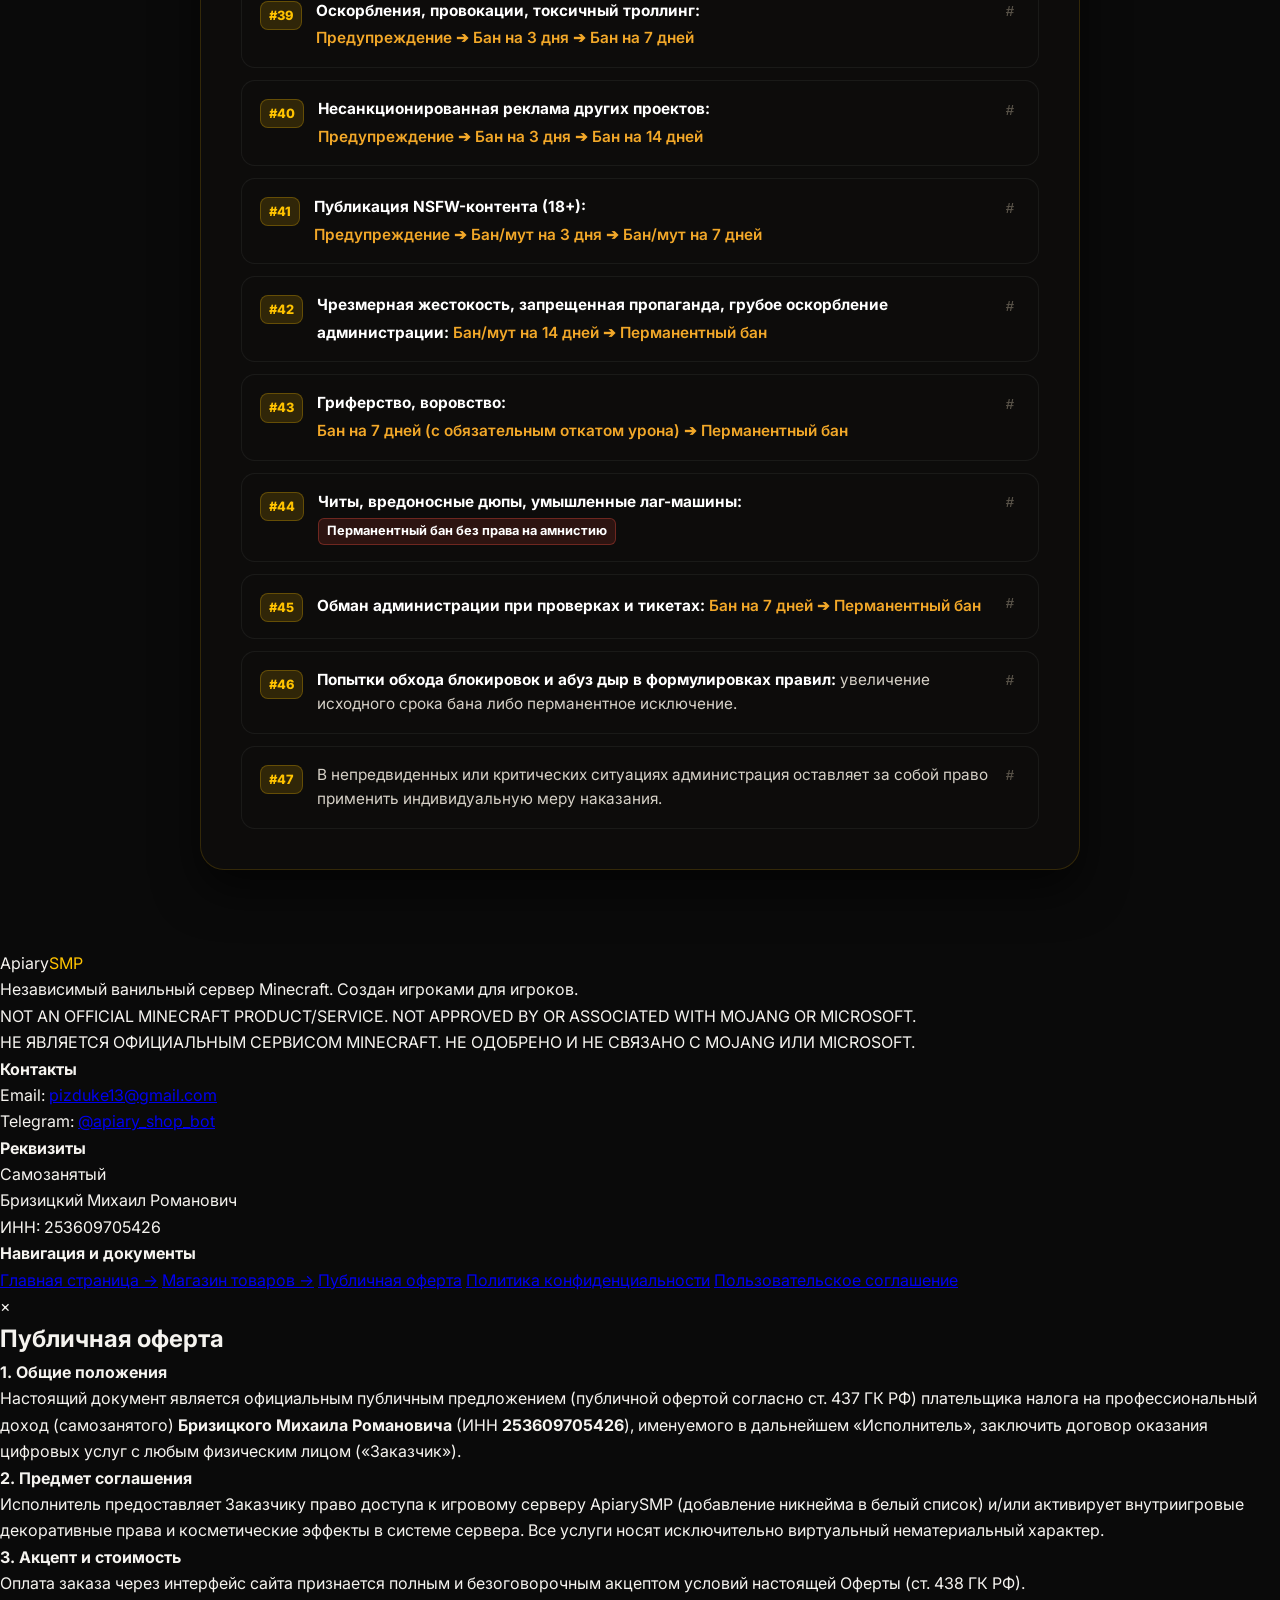
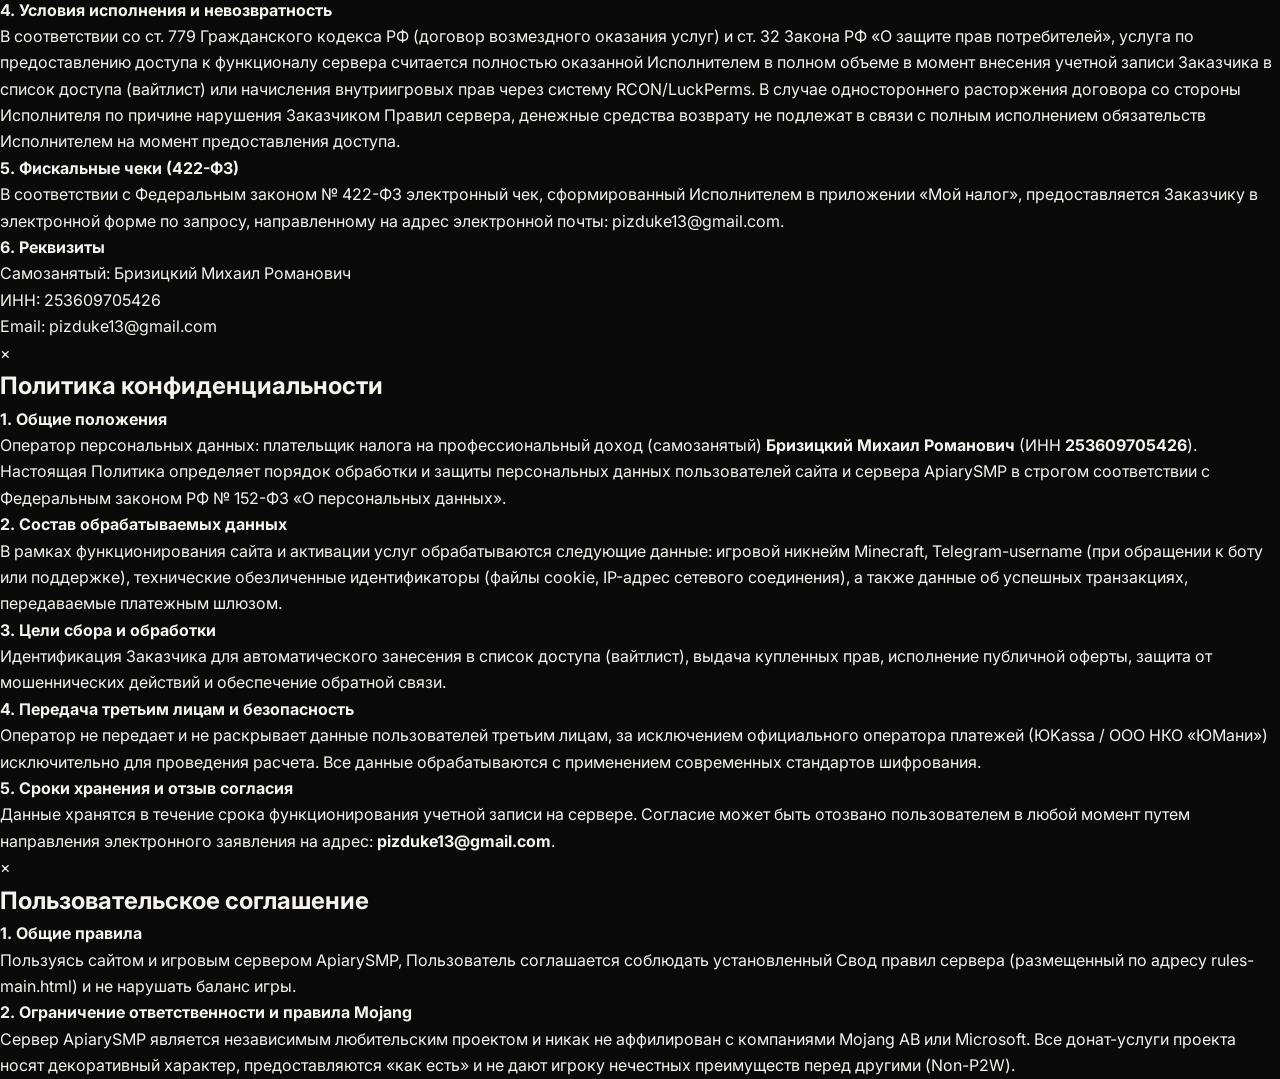
==== commit a609fff3: "Add files via upload" ====
--- a/rules-main.html
+++ b/rules-main.html
@@ -5,9 +5,14 @@
     <meta name="viewport" content="width=device-width, initial-scale=1.0">
     <title>Правила сервера ApiarySMP</title>
     <link rel="stylesheet" href="./rules-style.css">
-    <link href="https://fonts.googleapis.com/css2?family=Inter:wght@400;600;800&display=swap" rel="stylesheet">
+    <link rel="preconnect" href="https://fonts.googleapis.com">
+    <link rel="preconnect" href="https://fonts.gstatic.com" crossorigin>
+    <link href="https://fonts.googleapis.com/css2?family=Inter:wght@400;500;600;700;800&family=Montserrat:wght@700;800;900&display=swap" rel="stylesheet">
 </head>
 <body>
+
+    <!-- Полоска прогресса чтения -->
+    <div id="readingProgress" class="reading-progress-bar"></div>
 
     <!-- Живой анимированный фон (светящиеся сферы) -->
     <div class="bg-animation">
@@ -17,119 +22,559 @@
         <div class="orb orb-4"></div>
     </div>
 
+    <!-- Затемнение для мобильного меню -->
+    <div id="navBackdrop" class="nav-backdrop"></div>
+
     <header class="rules-header">
-        <a href="index.html" class="back-button">← На главную</a>
-        <h1>Правила Apiary SMP</h1>
+        <a href="index.html" class="back-button">
+            <svg width="18" height="18" viewBox="0 0 24 24" fill="none" stroke="currentColor" stroke-width="2.2"><path d="M19 12H5M12 19l-7-7 7-7"/></svg>
+            На главную
+        </a>
+        <h1>Правила <span class="text-accent">Apiary SMP</span></h1>
+        <p class="rules-subtitle">Свод законов и порядков улья • Сезонная редакция</p>
     </header>
 
-    <!-- Кнопка выдвижения меню (только для телефонов) -->
-    <button id="navToggle" class="nav-toggle-btn">❯</button>
-
-    <!-- Боковая навигация -->
+    <!-- Кнопка выдвижения меню (мобилки) -->
+    <button id="navToggle" class="nav-toggle-btn" aria-label="Открыть оглавление">❯</button>
+
+    <!-- Боковая навигация с трекингом -->
     <nav id="sideNav" class="side-nav">
         <h3 class="nav-title">Оглавление</h3>
         <ul class="nav-links">
-            <li><a href="#general">Общие запреты</a></li>
-            <li><a href="#territory">Территории и собственность</a></li>
-            <li><a href="#communication">Коммуникация игроков</a></li>
-            <li><a href="#clans">Кланы</a></li>
-            <li><a href="#punishments">Меры наказания</a></li>
+            <li><a href="#general" class="nav-link-item active">1. Общие запреты</a></li>
+            <li><a href="#territory" class="nav-link-item">2. Территории и земля</a></li>
+            <li><a href="#communication" class="nav-link-item">3. Коммуникация и PvP</a></li>
+            <li><a href="#clans" class="nav-link-item">4. Кланы улья</a></li>
+            <li><a href="#punishments" class="nav-link-item">5. Меры наказания</a></li>
         </ul>
+        <div class="side-nav-footer">
+            <span>Незнание правил не освобождает от ответственности</span>
+        </div>
     </nav>
 
     <main class="rules-container">
+
+        <!-- ИНТЕРАКТИВНЫЙ БАР ПОИСКА И ФИЛЬТРОВ -->
+        <div class="rules-search-section">
+            <div class="rules-search-box">
+                <svg class="rules-search-icon" width="18" height="18" viewBox="0 0 24 24" fill="none" stroke="currentColor" stroke-width="2"><circle cx="11" cy="11" r="8"/><path d="m21 21-4.3-4.3"/></svg>
+                <input type="text" id="rulesSearchInput" placeholder="Поиск по номеру, слову (гриф, пвп, дюп, бан)..." autocomplete="off">
+                <button id="rulesClearSearch" class="rules-clear-btn" title="Сбросить поиск">&times;</button>
+            </div>
+            
+            <div class="rules-tags-bar">
+                <span class="tags-label">Быстрые темы:</span>
+                <button class="rule-tag-chip active" data-filter="all">Все</button>
+                <button class="rule-tag-chip" data-filter="гриф">Гриферство</button>
+                <button class="rule-tag-chip" data-filter="pvp">PvP & Зоны</button>
+                <button class="rule-tag-chip" data-filter="чит">Читы & Дюпы</button>
+                <button class="rule-tag-chip" data-filter="территори">Приваты</button>
+                <button class="rule-tag-chip" data-filter="бан">Наказания</button>
+            </div>
+
+            <div id="searchStats" class="rules-search-stats"></div>
+        </div>
         
-        <h2 id="general" class="category-title">Общие запреты</h2>
-        <ol class="rules-list" start="1">
-            <li>Игроки, которые хоть раз были забанены на сервере за пункты: 2, 3, 4, 5, то вы лишаетесь права на бесплатную проходку путями: выигрыша в розыгрышах в ТГК Apiary, а также выигрыша в розыгрыше на стримах MeMas'a и других путей розыгрыша бесплатных проходок на сезон.</li>
-            <li>Запрещены в чате (Discord и игра): спам, любые виды флуда, оскорбления, реклама, провокации, бессмысленные сообщения, чрезмерный капс, повторяющиеся фразы и набор символов.</li>
-            <li>Запрещенно угрожать Доксом, Сватом, Деаноном, Снипиннгом в общем, в том числе и для получения ресурсов или иных услуг - наказание: перманетный бан.</li>
-            <li>Строжайше запрещены любые виды читов и дюпов (разрешен дюп на ковры).</li>
-            <li>Запрещены автошахтёры, боты и так далее (Baritone). LiteMatica разрешена.</li>
-            <li>Запрещены любые виды гриферства, в том числе лавакасты, подрыв территории и поджог построек, воровство ресурсов, убийство чужих мобов и т.д.</li>
-            <li>Запрещено засорение территории мусорными постройками на территории спавна, хаба (спам блоками, коробками, хаотичное размещение случайных блоков и т.д.).</li>
-            <li>Запрещены любые лагающие постройки. Если такая будет замечена, то будет удалена без возмещения ресурсов.</li>
-            <li>Передача своего игрового аккаунта другому человеку должна быть согласованна с модерацией.</li>
-            <li>Запрещен ввод модерации в заблуждение и попытки нечестным путём вернуть ресурсы. Карается баном.</li>
-            <li>Запрещены любые моды/способы для определения сида мира и дальнейшего пользования с целью нахождения тех или иных структур.</li>
-            <li>Модерация оставляет за собой право применять санкции за действия, которые явно направлены на разрушение комфортной игры других участников.</li>
-            <li>В спорных ситуациях решение принимается коллегиально (не менее 2 модераторов) либо единолично администратором.</li>
-            <li>Модератор играющий на своем твинк-аккаунте без прав модератора игрок.</li>
-            <li>Модератор не обязан решать вашу проблему если он играет на своем твинк-аккаунте без прав модератора только если вы не подали тикет.</li>
-        </ol>
-
-        <h2 id="territory" class="category-title">Территории и право собственности</h2>
-        <ol class="rules-list" start="17">
-            <li>Право на строение определяется, когда игрок сам построил дом, ферму, рукотворный ландшафт и т.д. Либо если другой игрок передаёт её ему (подтверждать можно тикетом).</li>
-            <li>Право на территорию (в т.ч деревни и другие структуры данжей) определяется табличкой с Ником владельца и информацией где очертаны границы привата (если территория не определяется данжем или строением) или же наименованием данжа/строения.</li>
-            <li>Автоматическое освобождение территории при длительном отсутствии. Если владелец постройки или фермы не заходил на сервер более 30 дней, его территория может быть переоформлена на другого игрока через тикет.Администрация имеет право снести старую постройку или передать права новому владельцу.</li>
-            <li>Право на территорию привязано к праву на строение. Площадь определяется типом постройки: фермы, маленькие дома (до 16x16 блоков) — 32 блока; дома больше 16x16 — 48 блоков; целый город из разных домов — 64 блока; рукотворный ландшафт — 64 блока; отстроенный остров — вся его территория + 128 блоков; малые декорации — 24 блока.</li>
-            <li>Общественные зоны неприкосновенны. Ваша частная территория ни в коем случае не должна включать, пересекать или блокировать доступ к общественным постройкам (спавн, магазины, дороги). Оставляйте проход не менее 5 блоков.</li>
-            <li>Территория спавна и хаба является нейтральной зоной. PvP на спавне (30 блоков по x и y от нулевых координат) запрещено всегда.</li>
-            <li>Размеры территории измеряются от фундамента по горизонтали. По вертикали владение распространяется от бедрока до верхнего предела мира.</li>
-            <li>Запрещено прокладывать туннели, шахты или скрытые проходы в непосредственной близости (менее 16 блоков) от чужой заприваченной территории без согласия владельца.</li>
-            <li>Можно занимать некоторые структуры (все спавнеры, кроме чешуйниц и ифритов; аванпосты, морской монумент). После постройки полноценной структуры территория 32 блока во все стороны считается вашей.</li>
-            <li>Запрещено занимать некоторые структуры (Адская крепость, дворец испытаний, портал в эндер.мир и его крепость).</li>
-            <li>Остров Эндер дракона является общественной зоной. Во время убийства Эндер дракона запрещено мусорить блоками (в т.ч строится вверх ради попытки заполучить яйцо эндер дракона или убить дракона с булавы).</li>
-        </ol>
-
-        <h2 id="communication" class="category-title">Коммуникация игроков</h2>
-        <ol class="rules-list" start="28">
-            <li>PvP разрешено только с согласия обеих сторон.</li>
-            <li>Разрешено противодействовать грифу своих построек и ресурсов (играть от защиты). Запрещено гриферить в ответ или воровать. Всегда нужно подавать тикет.</li>
-            <li>Разрешена самозащита в случае нападения (атаки оружием, ловушки, утрата тотема). Удар рукой, яйцом или снежком нападением не считается.</li>
-            <li>Запретные территории (запретки). На запретной территории (ферма или склад) вы можете убивать игроков без предупреждения, если территория огорожена и есть табличка: «Запретная зона. Вход без разрешения = PvP».</li>
-            <li>Вы имеете право выдворить игрока с обычной территории, если он не ушёл сам после 3 чётких предупреждений в чате.</li>
-            <li>Если вы убили игрока, вы обязаны вернуть ему ресурсы (сохранить выпавшие вещи) и оставить их в доступном месте, где он сможет их забрать (не на вашей территории).</li>
-        </ol>
-
-        <h2 id="clans" class="category-title">Кланы</h2>
-        <ol class="rules-list" start="34">
-            <li>Кланом считается объединение от 3 человек, подавшее анкету в тикет.</li>
-            <li>При выходе из клана игроку предоставляется 24 часа на вывоз личного имущества. Клан не имеет права блокировать доступ или уничтожать вещи игрока в этот период.</li>
-            <li>По умолчанию ресурсы в общих клановых сундуках считаются общими. Личным имуществом признаются ресурсы в Эндер-сундуке, личном доме или те, что можно доказать логами.</li>
-            <li>Кланы могут воевать друг с другом только после подачи заявки на войну в тикете и согласия обоих лидеров с условиями.</li>
-        </ol>
-
-        <h2 id="punishments" class="category-title">Меры наказания</h2>
-        <ol class="rules-list" start="38">
-            <li>Флуд и спам: предупреждение → бан на 1 день → бан на 7 дней.</li>
-            <li>Оскорбления, провокации, троллинг: предупреждение → бан на 3 дня → бан на 7 дней.</li>
-            <li>Несанкционированная реклама: предупреждение → бан на 3 дня → бан на 14 дней.</li>
-            <li>NSFW-контент: предупреждение → бан (мут в дс) на 3 дня → бан (мут в дс) на 7 дней.</li>
-            <li>Контент с чрезмерным насилием, пропаганда чего-либо, оскорбление администрации: бан (мут в дс) на 14 дней → перманентный бан.</li>
-            <li>Гриферство: бан на 7 дней (с обязательным возмещением урона) → перманентный бан.</li>
-            <li>Читы, дюпы, лаг-машины: перманентный бан без права обжалования.</li>
-            <li>Обман администрации: бан на 7 дней → перманентный бан.</li>
-            <li>Обход нарушения (абуз правил): увеличение срока блокировки.</li>
-            <li>В крайних случаях администрация имеет право вынести наказание какое считает нужным.</li>
-        </ol>
+        <!-- РАЗДЕЛ 1: ОБЩИЕ ЗАПРЕТЫ -->
+        <section class="rules-section" data-section="general">
+            <h2 id="general" class="category-title">
+                <span class="category-num">01</span>
+                <span>Общие запреты</span>
+            </h2>
+            <ol class="rules-list">
+                <li id="rule-1" class="rule-item">
+                    <span class="rule-badge">#1</span>
+                    <div class="rule-content">
+                        Игроки, которые хоть раз были забанены на сервере за пункты 2, 3, 4, лишаются права на бесплатную проходку путями выигрыша в розыгрышах в ТГК Apiary, на стримах MeMas'a и других акций бесплатных проходок на сезон.
+                    </div>
+                    <button class="rule-copy-btn" onclick="copyRuleLink(1)" title="Скопировать ссылку на правило">#</button>
+                </li>
+                <li id="rule-2" class="rule-item">
+                    <span class="rule-badge">#2</span>
+                    <div class="rule-content">
+                        Запрещены в чате (Discord и игра): спам, любые виды флуда, оскорбления, реклама, провокации, бессмысленные сообщения, чрезмерный капс, повторяющиеся фразы и набор символов.
+                    </div>
+                    <button class="rule-copy-btn" onclick="copyRuleLink(2)" title="Скопировать ссылку на правило">#</button>
+                </li>
+                <li id="rule-3" class="rule-item">
+                    <span class="rule-badge">#3</span>
+                    <div class="rule-content">
+                        Строго запрещено угрожать Доксом, Сватом, Деаноном, Сниппингом в любом виде, в том числе для вымогательства ресурсов или иных услуг. 
+                        <strong class="severity-tag tag-perma">Наказание: перманентный бан</strong>.
+                    </div>
+                    <button class="rule-copy-btn" onclick="copyRuleLink(3)" title="Скопировать ссылку на правило">#</button>
+                </li>
+
+                <!-- ОБЪЕДИНЕННЫЙ ПУНКТ 4 И 5 -->
+                <li id="rule-4" class="rule-item">
+                    <span class="rule-badge">#4</span>
+                    <div class="rule-content">
+                        Строжайше запрещены любые виды читов, дюпов (<span class="rule-exception">разрешен только дюп на ковры</span>), использование ботов, автошахтеров (Baritone), а также <strong class="severity-tag tag-perma">отключение рендера жидкостей (воды или лавы)</strong>. Мод <span class="rule-allowed">Litematica разрешен</span>.
+                        <div class="rule-mod-disclaimer">
+                            Полные списки не разглашаются во избежание абуза правил. Если вы не уверены, разрешён ли конкретный мод или ресурспак на сервере, откройте тикет на сервере Discord и спросите о нем.
+                        </div>
+                    </div>
+                    <button class="rule-copy-btn" onclick="copyRuleLink(4)" title="Скопировать ссылку на правило">#</button>
+                </li>
+
+                <li id="rule-5" class="rule-item">
+                    <span class="rule-badge">#5</span>
+                    <div class="rule-content">
+                        Запрещены любые виды гриферства, в том числе лавакасты, подрыв территории и поджог построек, воровство ресурсов, убийство чужих мобов и жителей.
+                    </div>
+                    <button class="rule-copy-btn" onclick="copyRuleLink(5)" title="Скопировать ссылку на правило">#</button>
+                </li>
+                <li id="rule-6" class="rule-item">
+                    <span class="rule-badge">#6</span>
+                    <div class="rule-content">
+                        Запрещено засорение территории мусорными постройками на спавне и в хабе (столбы, коробки из грязи, хаотичное размещение случайных блоков).
+                    </div>
+                    <button class="rule-copy-btn" onclick="copyRuleLink(6)" title="Скопировать ссылку на правило">#</button>
+                </li>
+                <li id="rule-7" class="rule-item">
+                    <span class="rule-badge">#7</span>
+                    <div class="rule-content">
+                        Запрещены любые лагающие постройки и лаг-машины. При обнаружении постройка удаляется администрацией без возмещения ресурсов.
+                    </div>
+                    <button class="rule-copy-btn" onclick="copyRuleLink(7)" title="Скопировать ссылку на правило">#</button>
+                </li>
+                <li id="rule-8" class="rule-item">
+                    <span class="rule-badge">#8</span>
+                    <div class="rule-content">
+                        Передача своего игрового аккаунта другому человеку должна быть обязательно заранее согласована с модерацией.
+                    </div>
+                    <button class="rule-copy-btn" onclick="copyRuleLink(8)" title="Скопировать ссылку на правило">#</button>
+                </li>
+                <li id="rule-9" class="rule-item">
+                    <span class="rule-badge">#9</span>
+                    <div class="rule-content">
+                        Запрещен ввод модерации в заблуждение и попытки нечестным путём вернуть ресурсы. Карается баном.
+                    </div>
+                    <button class="rule-copy-btn" onclick="copyRuleLink(9)" title="Скопировать ссылку на правило">#</button>
+                </li>
+                <li id="rule-10" class="rule-item">
+                    <span class="rule-badge">#10</span>
+                    <div class="rule-content">
+                        Запрещены любые моды и способы для определения сида мира и дальнейшего пользования с целью нахождения тех или иных структур.
+                    </div>
+                    <button class="rule-copy-btn" onclick="copyRuleLink(10)" title="Скопировать ссылку на правило">#</button>
+                </li>
+                <li id="rule-11" class="rule-item">
+                    <span class="rule-badge">#11</span>
+                    <div class="rule-content">
+                        Модерация оставляет за собой право применять санкции за действия, которые явно направлены на разрушение комфортной игры других участников.
+                    </div>
+                    <button class="rule-copy-btn" onclick="copyRuleLink(11)" title="Скопировать ссылку на правило">#</button>
+                </li>
+                <li id="rule-12" class="rule-item">
+                    <span class="rule-badge">#12</span>
+                    <div class="rule-content">
+                        В спорных ситуациях решение принимается коллегиально (не менее 2 модераторов) либо единолично главным администратором.
+                    </div>
+                    <button class="rule-copy-btn" onclick="copyRuleLink(12)" title="Скопировать ссылку на правило">#</button>
+                </li>
+                <li id="rule-13" class="rule-item">
+                    <span class="rule-badge">#13</span>
+                    <div class="rule-content">
+                        Модератор, играющий на своем твинк-аккаунте без прав модератора, приравнивается к обычному игроку.
+                    </div>
+                    <button class="rule-copy-btn" onclick="copyRuleLink(13)" title="Скопировать ссылку на правило">#</button>
+                </li>
+                <li id="rule-14" class="rule-item">
+                    <span class="rule-badge">#14</span>
+                    <div class="rule-content">
+                        Модератор не обязан решать вашу проблему, если он играет на твинк-аккаунте без прав, пока вы официально не подали тикет в Discord.
+                    </div>
+                    <button class="rule-copy-btn" onclick="copyRuleLink(14)" title="Скопировать ссылку на правило">#</button>
+                </li>
+            </ol>
+        </section>
+
+        <!-- РАЗДЕЛ 2: ТЕРРИТОРИИ -->
+        <section class="rules-section" data-section="territory">
+            <h2 id="territory" class="category-title">
+                <span class="category-num">02</span>
+                <span>Территории и право собственности</span>
+            </h2>
+            <ol class="rules-list">
+                <li id="rule-17" class="rule-item">
+                    <span class="rule-badge">#17</span>
+                    <div class="rule-content">
+                        Право на строение возникает, когда игрок сам построил дом, ферму, рукотворный ландшафт и т.д., либо если другой игрок передал её ему (передачу можно подтверждать тикетом).
+                    </div>
+                    <button class="rule-copy-btn" onclick="copyRuleLink(17)" title="Скопировать ссылку на правило">#</button>
+                </li>
+                <li id="rule-18" class="rule-item">
+                    <span class="rule-badge">#18</span>
+                    <div class="rule-content">
+                        Право на территорию (в т.ч. деревни и структуры) определяется табличкой с ником владельца и информацией о границах владения (либо наименованием данжа/строения).
+                    </div>
+                    <button class="rule-copy-btn" onclick="copyRuleLink(18)" title="Скопировать ссылку на правило">#</button>
+                </li>
+                <li id="rule-19" class="rule-item">
+                    <span class="rule-badge">#19</span>
+                    <div class="rule-content">
+                        <strong>Автоматическое освобождение при неактиве:</strong> если владелец постройки или фермы не заходил на сервер <strong>более 30 дней</strong>, его территория может быть переоформлена на другого игрока через тикет. Администрация вправе снести старую постройку или передать права новому владельцу.
+                    </div>
+                    <button class="rule-copy-btn" onclick="copyRuleLink(19)" title="Скопировать ссылку на правило">#</button>
+                </li>
+                <li id="rule-20" class="rule-item">
+                    <span class="rule-badge">#20</span>
+                    <div class="rule-content">
+                        Право на территорию привязано к типу постройки:
+                        <ul class="rule-sublist">
+                            <li>Фермы, маленькие дома (до 16x16) — <strong>32 блока</strong> во все стороны;</li>
+                            <li>Дома больше 16x16 — <strong>48 блоков</strong>;</li>
+                            <li>Целый город из разных домов — <strong>64 блока</strong>;</li>
+                            <li>Рукотворный ландшафт — <strong>64 блока</strong>;</li>
+                            <li>Отстроенный остров — вся его территория + <strong>128 блоков</strong> вокруг;</li>
+                            <li>Малые декорации — <strong>24 блока</strong>.</li>
+                        </ul>
+                    </div>
+                    <button class="rule-copy-btn" onclick="copyRuleLink(20)" title="Скопировать ссылку на правило">#</button>
+                </li>
+                <li id="rule-21" class="rule-item">
+                    <span class="rule-badge">#21</span>
+                    <div class="rule-content">
+                        <strong>Общественные зоны неприкосновенны.</strong> Ваша частная территория ни в коем случае не должна перекрывать или блокировать спавн, общие магазины и дороги. Всегда оставляйте сквозной проход не менее 5 блоков.
+                    </div>
+                    <button class="rule-copy-btn" onclick="copyRuleLink(21)" title="Скопировать ссылку на правило">#</button>
+                </li>
+                <li id="rule-22" class="rule-item">
+                    <span class="rule-badge">#22</span>
+                    <div class="rule-content">
+                        Спавн и хаб — нейтральная зона. <strong>PvP на спавне</strong> (радиус 30 блоков по X и Z от нулевых координат) строго запрещено в любое время.
+                    </div>
+                    <button class="rule-copy-btn" onclick="copyRuleLink(22)" title="Скопировать ссылку на правило">#</button>
+                </li>
+                <li id="rule-23" class="rule-item">
+                    <span class="rule-badge">#23</span>
+                    <div class="rule-content">
+                        Размеры владений отсчитываются от фундамента по горизонтали. По вертикали владение распространяется от самого бедрока до верхнего предела мира.
+                    </div>
+                    <button class="rule-copy-btn" onclick="copyRuleLink(23)" title="Скопировать ссылку на правило">#</button>
+                </li>
+                <li id="rule-24" class="rule-item">
+                    <span class="rule-badge">#24</span>
+                    <div class="rule-content">
+                        Запрещено копать туннели, шахты или скрытые ходы ближе чем в <strong>16 блоках</strong> от чужой заприваченной территории без прямого согласия соседа.
+                    </div>
+                    <button class="rule-copy-btn" onclick="copyRuleLink(24)" title="Скопировать ссылку на правило">#</button>
+                </li>
+                <li id="rule-25" class="rule-item">
+                    <span class="rule-badge">#25</span>
+                    <div class="rule-content">
+                        <strong>Разрешено занимать структуры:</strong> все спавнеры (кроме чешуйниц и ифритов), аванпосты разбойников, морской монумент. После постройки базы территория в 32 блока во все стороны считается вашей.
+                    </div>
+                    <button class="rule-copy-btn" onclick="copyRuleLink(25)" title="Скопировать ссылку на правило">#</button>
+                </li>
+                <li id="rule-26" class="rule-item">
+                    <span class="rule-badge">#26</span>
+                    <div class="rule-content">
+                        <strong>Запрещено единолично занимать структуры:</strong> Адские крепости, Дворцы испытаний (Trial Chambers), Портал в Эндер-мир и его крепость.
+                    </div>
+                    <button class="rule-copy-btn" onclick="copyRuleLink(26)" title="Скопировать ссылку на правило">#</button>
+                </li>
+                <li id="rule-27" class="rule-item">
+                    <span class="rule-badge">#27</span>
+                    <div class="rule-content">
+                        Остров Эндер-дракона является общественной зоной. Во время битвы запрещено мусорить столбами и блоками (в том числе строиться вверх ради булавы или яйца).
+                    </div>
+                    <button class="rule-copy-btn" onclick="copyRuleLink(27)" title="Скопировать ссылку на правило">#</button>
+                </li>
+            </ol>
+        </section>
+
+        <!-- РАЗДЕЛ 3: КОММУНИКАЦИЯ И PVP -->
+        <section class="rules-section" data-section="communication">
+            <h2 id="communication" class="category-title">
+                <span class="category-num">03</span>
+                <span>Коммуникация игроков и PvP</span>
+            </h2>
+            <ol class="rules-list">
+                <li id="rule-28" class="rule-item">
+                    <span class="rule-badge">#28</span>
+                    <div class="rule-content">
+                        PvP на сервере разрешено <strong>исключительно по обоюдному согласию</strong> обеих сторон.
+                    </div>
+                    <button class="rule-copy-btn" onclick="copyRuleLink(28)" title="Скопировать ссылку на правило">#</button>
+                </li>
+                <li id="rule-29" class="rule-item">
+                    <span class="rule-badge">#29</span>
+                    <div class="rule-content">
+                        Разрешено защищать свои постройки и ресурсы от гриферов в реальном времени. При этом <strong>запрещено гриферить или воровать в ответ</strong> — всегда сразу создавайте тикет.
+                    </div>
+                    <button class="rule-copy-btn" onclick="copyRuleLink(29)" title="Скопировать ссылку на правило">#</button>
+                </li>
+                <li id="rule-30" class="rule-item">
+                    <span class="rule-badge">#30</span>
+                    <div class="rule-content">
+                        Разрешена самозащита при нападении (атаки оружием, ловушки, снятие тотема). Случайный удар голой рукой, снежком или яйцом нападением не считается.
+                    </div>
+                    <button class="rule-copy-btn" onclick="copyRuleLink(30)" title="Скопировать ссылку на правило">#</button>
+                </li>
+                <li id="rule-31" class="rule-item">
+                    <span class="rule-badge">#31</span>
+                    <div class="rule-content">
+                        <strong>Запретные зоны (запретки):</strong> на личной огороженной ферме или складе вы имеете право убивать незваных гостей без предупреждения, если висит табличка: <em>«Запретная зона. Вход без разрешения = PvP»</em>.
+                    </div>
+                    <button class="rule-copy-btn" onclick="copyRuleLink(31)" title="Скопировать ссылку на правило">#</button>
+                </li>
+                <li id="rule-32" class="rule-item">
+                    <span class="rule-badge">#32</span>
+                    <div class="rule-content">
+                        Вы имеете право выдворить игрока со своей обычной территории силой, если он проигнорировал <strong>3 четких предупреждения</strong> покинуть базу в чате.
+                    </div>
+                    <button class="rule-copy-btn" onclick="copyRuleLink(32)" title="Скопировать ссылку на правило">#</button>
+                </li>
+                <li id="rule-33" class="rule-item">
+                    <span class="rule-badge">#33</span>
+                    <div class="rule-content">
+                        Если вы случайно или при защите убили игрока, <strong>вы обязаны бережно сохранить и вернуть все его ресурсы</strong>, оставив их в безопасном сундуке за пределами своей базы.
+                    </div>
+                    <button class="rule-copy-btn" onclick="copyRuleLink(33)" title="Скопировать ссылку на правило">#</button>
+                </li>
+            </ol>
+        </section>
+
+        <!-- РАЗДЕЛ 4: КЛАНЫ -->
+        <section class="rules-section" data-section="clans">
+            <h2 id="clans" class="category-title">
+                <span class="category-num">04</span>
+                <span>Кланы улья</span>
+            </h2>
+            <ol class="rules-list">
+                <li id="rule-34" class="rule-item">
+                    <span class="rule-badge">#34</span>
+                    <div class="rule-content">
+                        Кланом признается официальное объединение от 3 игроков, подавшее анкету через тикет-систему в Discord.
+                    </div>
+                    <button class="rule-copy-btn" onclick="copyRuleLink(34)" title="Скопировать ссылку на правило">#</button>
+                </li>
+                <li id="rule-35" class="rule-item">
+                    <span class="rule-badge">#35</span>
+                    <div class="rule-content">
+                        При выходе участника из клана ему выделяются <strong>24 часа на вывоз личных вещей</strong>. Клан не имеет права удерживать или сжигать его имущество в этот срок.
+                    </div>
+                    <button class="rule-copy-btn" onclick="copyRuleLink(35)" title="Скопировать ссылку на правило">#</button>
+                </li>
+                <li id="rule-36" class="rule-item">
+                    <span class="rule-badge">#36</span>
+                    <div class="rule-content">
+                        Ресурсы в общих клановых сундуках считаются общей собственностью. Личным имуществом считаются вещи в Эндер-сундуке, личном отдельном доме либо подтвержденные логами сервера CoreProtect.
+                    </div>
+                    <button class="rule-copy-btn" onclick="copyRuleLink(36)" title="Скопировать ссылку на правило">#</button>
+                </li>
+                <li id="rule-37" class="rule-item">
+                    <span class="rule-badge">#37</span>
+                    <div class="rule-content">
+                        Войны между кланами проводятся исключительно после согласования условий и регламента в тикете при согласии обоих лидеров.
+                    </div>
+                    <button class="rule-copy-btn" onclick="copyRuleLink(37)" title="Скопировать ссылку на правило">#</button>
+                </li>
+            </ol>
+        </section>
+
+        <!-- РАЗДЕЛ 5: МЕРЫ НАКАЗАНИЯ -->
+        <section class="rules-section" data-section="punishments">
+            <h2 id="punishments" class="category-title">
+                <span class="category-num">05</span>
+                <span>Меры наказания</span>
+            </h2>
+            <ol class="rules-list">
+                <li id="rule-38" class="rule-item">
+                    <span class="rule-badge">#38</span>
+                    <div class="rule-content">
+                        <strong>Флуд и спам в чатах:</strong> 
+                        <span class="punish-flow">Предупреждение ➔ Бан на 1 день ➔ Бан на 7 дней</span>
+                    </div>
+                    <button class="rule-copy-btn" onclick="copyRuleLink(38)" title="Скопировать ссылку на правило">#</button>
+                </li>
+                <li id="rule-39" class="rule-item">
+                    <span class="rule-badge">#39</span>
+                    <div class="rule-content">
+                        <strong>Оскорбления, провокации, токсичный троллинг:</strong> 
+                        <span class="punish-flow">Предупреждение ➔ Бан на 3 дня ➔ Бан на 7 дней</span>
+                    </div>
+                    <button class="rule-copy-btn" onclick="copyRuleLink(39)" title="Скопировать ссылку на правило">#</button>
+                </li>
+                <li id="rule-40" class="rule-item">
+                    <span class="rule-badge">#40</span>
+                    <div class="rule-content">
+                        <strong>Несанкционированная реклама других проектов:</strong> 
+                        <span class="punish-flow">Предупреждение ➔ Бан на 3 дня ➔ Бан на 14 дней</span>
+                    </div>
+                    <button class="rule-copy-btn" onclick="copyRuleLink(40)" title="Скопировать ссылку на правило">#</button>
+                </li>
+                <li id="rule-41" class="rule-item">
+                    <span class="rule-badge">#41</span>
+                    <div class="rule-content">
+                        <strong>Публикация NSFW-контента (18+):</strong> 
+                        <span class="punish-flow">Предупреждение ➔ Бан/мут на 3 дня ➔ Бан/мут на 7 дней</span>
+                    </div>
+                    <button class="rule-copy-btn" onclick="copyRuleLink(41)" title="Скопировать ссылку на правило">#</button>
+                </li>
+                <li id="rule-42" class="rule-item">
+                    <span class="rule-badge">#42</span>
+                    <div class="rule-content">
+                        <strong>Чрезмерная жестокость, запрещенная пропаганда, грубое оскорбление администрации:</strong> 
+                        <span class="punish-flow">Бан/мут на 14 дней ➔ Перманентный бан</span>
+                    </div>
+                    <button class="rule-copy-btn" onclick="copyRuleLink(42)" title="Скопировать ссылку на правило">#</button>
+                </li>
+                <li id="rule-43" class="rule-item">
+                    <span class="rule-badge">#43</span>
+                    <div class="rule-content">
+                        <strong>Гриферство, воровство:</strong> 
+                        <span class="punish-flow">Бан на 7 дней (с обязательным откатом урона) ➔ Перманентный бан</span>
+                    </div>
+                    <button class="rule-copy-btn" onclick="copyRuleLink(43)" title="Скопировать ссылку на правило">#</button>
+                </li>
+                <li id="rule-44" class="rule-item">
+                    <span class="rule-badge">#44</span>
+                    <div class="rule-content">
+                        <strong>Читы, вредоносные дюпы, умышленные лаг-машины:</strong> 
+                        <strong class="severity-tag tag-perma">Перманентный бан без права на амнистию</strong>
+                    </div>
+                    <button class="rule-copy-btn" onclick="copyRuleLink(44)" title="Скопировать ссылку на правило">#</button>
+                </li>
+                <li id="rule-45" class="rule-item">
+                    <span class="rule-badge">#45</span>
+                    <div class="rule-content">
+                        <strong>Обман администрации при проверках и тикетах:</strong> 
+                        <span class="punish-flow">Бан на 7 дней ➔ Перманентный бан</span>
+                    </div>
+                    <button class="rule-copy-btn" onclick="copyRuleLink(45)" title="Скопировать ссылку на правило">#</button>
+                </li>
+                <li id="rule-46" class="rule-item">
+                    <span class="rule-badge">#46</span>
+                    <div class="rule-content">
+                        <strong>Попытки обхода блокировок и абуз дыр в формулировках правил:</strong> 
+                        увеличение исходного срока бана либо перманентное исключение.
+                    </div>
+                    <button class="rule-copy-btn" onclick="copyRuleLink(46)" title="Скопировать ссылку на правило">#</button>
+                </li>
+                <li id="rule-47" class="rule-item">
+                    <span class="rule-badge">#47</span>
+                    <div class="rule-content">
+                        В непредвиденных или критических ситуациях администрация оставляет за собой право применить индивидуальную меру наказания.
+                    </div>
+                    <button class="rule-copy-btn" onclick="copyRuleLink(47)" title="Скопировать ссылку на правило">#</button>
+                </li>
+            </ol>
+        </section>
+
     </main>
 
-    <!-- Скрипт для работы мобильного меню -->
-    <script>
-        const nav = document.getElementById('sideNav');
-        const toggleBtn = document.getElementById('navToggle');
-        const navLinks = document.querySelectorAll('.nav-links a');
-
-        // Открытие/закрытие по клику на кнопку
-        toggleBtn.addEventListener('click', () => {
-            nav.classList.toggle('active');
-            toggleBtn.classList.toggle('active');
-            toggleBtn.textContent = nav.classList.contains('active') ? '✕' : '❯';
-        });
-
-        // Прячем меню, если на мобилке кликнули по ссылке
-        navLinks.forEach(link => {
-            link.addEventListener('click', () => {
-                if (window.innerWidth <= 1500) {
-                    nav.classList.remove('active');
-                    toggleBtn.classList.remove('active');
-                    toggleBtn.textContent = '❯';
-                }
-            });
-        });
-    </script>
-
+    <!-- ПОДВАЛ ПРАВИЛ С ЮРИДИЧЕСКИМИ ССЫЛКАМИ -->
+    <footer class="footer-wrap">
+        <div class="site-container">
+            <div class="footer-grid">
+                <div class="footer-cell cell-brand">
+                    <div class="footer-logo">Apiary<span class="text-accent">SMP</span></div>
+                    <p class="footer-desc">Независимый ванильный сервер Minecraft. Создан игроками для игроков.</p>
+                    <span class="footer-legal-note">
+                        NOT AN OFFICIAL MINECRAFT PRODUCT/SERVICE. NOT APPROVED BY OR ASSOCIATED WITH MOJANG OR MICROSOFT.
+                        <br>НЕ ЯВЛЯЕТСЯ ОФИЦИАЛЬНЫМ СЕРВИСОМ MINECRAFT. НЕ ОДОБРЕНО И НЕ СВЯЗАНО С MOJANG ИЛИ MICROSOFT.
+                    </span>
+                </div>
+
+                <div class="footer-cell">
+                    <h4>Контакты</h4>
+                    <p>Email: <a href="mailto:pizduke13@gmail.com">pizduke13@gmail.com</a></p>
+                    <p>Telegram: <a href="https://t.me/apiary_shop_bot" target="_blank" rel="noopener">@apiary_shop_bot</a></p>
+                </div>
+
+                <div class="footer-cell">
+                    <h4>Реквизиты</h4>
+                    <p>Самозанятый</p>
+                    <p>Бризицкий Михаил Романович</p>
+                    <p>ИНН: 253609705426</p>
+                </div>
+
+                <div class="footer-cell">
+                    <h4>Навигация и документы</h4>
+                    <a href="index.html" class="footer-link">Главная страница →</a>
+                    <a href="shop.html" class="footer-link">Магазин товаров →</a>
+                    <a href="#" class="footer-link" data-modal="offerModal">Публичная оферта</a>
+                    <a href="#" class="footer-link" data-modal="privacyModal">Политика конфиденциальности</a>
+                    <a href="#" class="footer-link" data-modal="termsModal">Пользовательское соглашение</a>
+                </div>
+            </div>
+        </div>
+    </footer>
+
+    <!-- ЮРИДИЧЕСКАЯ МОДАЛКА: ПУБЛИЧНАЯ ОФЕРТА -->
+    <div class="overlay" id="offerModal">
+        <div class="sheet-modal sheet-modal-large">
+            <span class="close-button">&times;</span>
+            <h2 class="modal-title">Публичная оферта</h2>
+            <div class="modal-text">
+                <p><strong>1. Общие положения</strong><br>
+                Настоящий документ является официальным публичным предложением (публичной офертой согласно ст. 437 ГК РФ) плательщика налога на профессиональный доход (самозанятого) <strong>Бризицкого Михаила Романовича</strong> (ИНН <strong>253609705426</strong>), именуемого в дальнейшем «Исполнитель», заключить договор оказания цифровых услуг с любым физическим лицом («Заказчик»).</p>
+
+                <p><strong>2. Предмет соглашения</strong><br>
+                Исполнитель предоставляет Заказчику право доступа к игровому серверу ApiarySMP (добавление никнейма в белый список) и/или активирует внутриигровые декоративные права и косметические эффекты в системе сервера. Все услуги носят исключительно виртуальный нематериальный характер.</p>
+
+                <p><strong>3. Акцепт и стоимость</strong><br>
+                Оплата заказа через интерфейс сайта признается полным и безоговорочным акцептом условий настоящей Оферты (ст. 438 ГК РФ).</p>
+
+                <p><strong>4. Условия исполнения и невозвратность</strong><br>
+                В соответствии со ст. 779 Гражданского кодекса РФ (договор возмездного оказания услуг) и ст. 32 Закона РФ «О защите прав потребителей», услуга по предоставлению доступа к функционалу сервера считается полностью оказанной Исполнителем в полном объеме в момент внесения учетной записи Заказчика в список доступа (вайтлист) или начисления внутриигровых прав через систему RCON/LuckPerms. В случае одностороннего расторжения договора со стороны Исполнителя по причине нарушения Заказчиком Правил сервера, денежные средства возврату не подлежат в связи с полным исполнением обязательств Исполнителем на момент предоставления доступа.</p>
+
+                <p><strong>5. Фискальные чеки (422-ФЗ)</strong><br>
+                В соответствии с Федеральным законом № 422-ФЗ электронный чек, сформированный Исполнителем в приложении «Мой налог», предоставляется Заказчику в электронной форме по запросу, направленному на адрес электронной почты: pizduke13@gmail.com.</p>
+
+                <p><strong>6. Реквизиты</strong><br>
+                Самозанятый: Бризицкий Михаил Романович<br>
+                ИНН: 253609705426<br>
+                Email: pizduke13@gmail.com</p>
+            </div>
+        </div>
+    </div>
+
+    <!-- ЮРИДИЧЕСКАЯ МОДАЛКА: ПОЛИТИКА ОБРАБОТКИ ПЕРСОНАЛЬНЫХ ДАННЫХ (152-ФЗ) -->
+    <div class="overlay" id="privacyModal">
+        <div class="sheet-modal sheet-modal-large">
+            <span class="close-button">&times;</span>
+            <h2 class="modal-title">Политика конфиденциальности</h2>
+            <div class="modal-text">
+                <p><strong>1. Общие положения</strong><br>
+                Оператор персональных данных: плательщик налога на профессиональный доход (самозанятый) <strong>Бризицкий Михаил Романович</strong> (ИНН <strong>253609705426</strong>). Настоящая Политика определяет порядок обработки и защиты персональных данных пользователей сайта и сервера ApiarySMP в строгом соответствии с Федеральным законом РФ № 152-ФЗ «О персональных данных».</p>
+                
+                <p><strong>2. Состав обрабатываемых данных</strong><br>
+                В рамках функционирования сайта и активации услуг обрабатываются следующие данные: игровой никнейм Minecraft, Telegram-username (при обращении к боту или поддержке), технические обезличенные идентификаторы (файлы cookie, IP-адрес сетевого соединения), а также данные об успешных транзакциях, передаваемые платежным шлюзом.</p>
+
+                <p><strong>3. Цели сбора и обработки</strong><br>
+                Идентификация Заказчика для автоматического занесения в список доступа (вайтлист), выдача купленных прав, исполнение публичной оферты, защита от мошеннических действий и обеспечение обратной связи.</p>
+
+                <p><strong>4. Передача третьим лицам и безопасность</strong><br>
+                Оператор не передает и не раскрывает данные пользователей третьим лицам, за исключением официального оператора платежей (ЮKassa / ООО НКО «ЮМани») исключительно для проведения расчета. Все данные обрабатываются с применением современных стандартов шифрования.</p>
+
+                <p><strong>5. Сроки хранения и отзыв согласия</strong><br>
+                Данные хранятся в течение срока функционирования учетной записи на сервере. Согласие может быть отозвано пользователем в любой момент путем направления электронного заявления на адрес: <strong>pizduke13@gmail.com</strong>.</p>
+            </div>
+        </div>
+    </div>
+
+    <!-- ЮРИДИЧЕСКАЯ МОДАЛКА: ПОЛЬЗОВАТЕЛЬСКОЕ СОГЛАШЕНИЕ -->
+    <div class="overlay" id="termsModal">
+        <div class="sheet-modal sheet-modal-large">
+            <span class="close-button">&times;</span>
+            <h2 class="modal-title">Пользовательское соглашение</h2>
+            <div class="modal-text">
+                <p><strong>1. Общие правила</strong><br>
+                Пользуясь сайтом и игровым сервером ApiarySMP, Пользователь соглашается соблюдать установленный Свод правил сервера (размещенный по адресу rules-main.html) и не нарушать баланс игры.</p>
+
+                <p><strong>2. Ограничение ответственности и правила Mojang</strong><br>
+                Сервер ApiarySMP является независимым любительским проектом и никак не аффилирован с компаниями Mojang AB или Microsoft. Все донат-услуги проекта носят декоративный характер, предоставляются «как есть» и не дают игроку нечестных преимуществ перед другими (Non-P2W).</p>
+            </div>
+        </div>
+    </div>
+
+    <!-- Всплывающее уведомление (Toast) -->
+    <div id="toastMessage" class="toast-strip"></div>
+
+    <script src="./rules-script.js"></script>
 </body>
 </html>
--- a/rules-style.css
+++ b/rules-style.css
@@ -1,57 +1,87 @@
-/* Делаем обнуление стандартных отступов, чтобы браузер ничего не ломал */
+/* --- СБРОС И БАЗОВЫЕ НАСТРОЙКИ --- */
 * {
     margin: 0;
     padding: 0;
     box-sizing: border-box;
 }
 
-/* Настройки для всей страницы с живым фоном */
-/* --- ОСНОВНОЙ ФОН --- */
+:root {
+    --honey-primary: #FFC300;
+    --honey-bright: #f2a829;
+    --honey-dark: #c98a00;
+    --bg-dark: #0a0a0a;
+    --text-main: #f5f3ef;
+    --text-muted: #aca396;
+    --border-glass: rgba(255, 195, 0, 0.16);
+    --surface-glass: rgba(18, 16, 14, 0.55);
+}
+
+html {
+    scroll-behavior: smooth;
+    background-color: var(--bg-dark);
+}
+
 body {
-    background-color: #0a0a0a; /* Очень темный, почти черный фон */
-    color: #ffffff;            
-    font-family: 'Inter', sans-serif; 
-    line-height: 1.6;          
+    background-color: var(--bg-dark);
+    color: var(--text-main);
+    font-family: 'Inter', sans-serif;
+    line-height: 1.65;
     min-height: 100vh;
     position: relative;
     z-index: 1;
-    overflow-x: hidden; /* Блокируем появление горизонтального скролла от шариков */
-}
-
-/* --- КОНТЕЙНЕР АНИМАЦИИ --- */
+    overflow-x: hidden;
+}
+
+.text-accent {
+    color: var(--honey-primary);
+}
+
+/* --- ПОЛОСКА ПРОГРЕССА ЧТЕНИЯ --- */
+.reading-progress-bar {
+    position: fixed;
+    top: 0;
+    left: 0;
+    height: 3px;
+    width: 0%;
+    background: linear-gradient(90deg, var(--honey-dark), var(--honey-primary));
+    z-index: 9999;
+    box-shadow: 0 0 12px rgba(255, 195, 0, 0.7);
+    transition: width 0.08s ease-out;
+}
+
+/* --- ФОНОВЫЕ СФЕРЫ --- */
 .bg-animation {
     position: fixed;
     top: 0;
     left: 0;
     width: 100vw;
     height: 100vh;
-    z-index: -1; /* Отправляем на самый задний план */
+    z-index: -1;
     overflow: hidden;
-}
-
-/* --- ОБЩИЕ СТИЛИ СВЕТЯЩИХСЯ СФЕР --- */
+    pointer-events: none;
+}
+
 .orb {
     position: absolute;
     border-radius: 50%;
-    filter: blur(90px); /* Сильное размытие создает эффект свечения */
-    opacity: 0.6;
+    filter: blur(100px);
+    opacity: 0.45;
     animation: float infinite alternate ease-in-out;
 }
 
-/* Индивидуальные настройки каждого шарика (цвета, размер, позиция) */
 .orb-1 {
     width: 450px;
     height: 450px;
-    background: #FFC300; /* Твой фирменный желтый */
+    background: #FFC300;
     top: -10%;
     left: -10%;
     animation-duration: 14s;
 }
 
 .orb-2 {
-    width: 350px;
-    height: 350px;
-    background: #e67e22; /* Янтарный/оранжевый */
+    width: 380px;
+    height: 380px;
+    background: #e67e22;
     top: 40%;
     right: -10%;
     animation-duration: 18s;
@@ -61,7 +91,7 @@
 .orb-3 {
     width: 550px;
     height: 550px;
-    background: #8b6b00; /* Темно-золотой */
+    background: #8b6b00;
     bottom: -20%;
     left: 20%;
     animation-duration: 22s;
@@ -69,240 +99,496 @@
 }
 
 .orb-4 {
-    width: 250px;
-    height: 250px;
-    background: #f1c40f; /* Яркий светлячок */
+    width: 280px;
+    height: 280px;
+    background: #f1c40f;
     top: 20%;
     left: 50%;
     animation-duration: 12s;
     animation-delay: -5s;
 }
 
-/* --- АНИМАЦИЯ ПЛАВНОГО ПОЛЕТА --- */
 @keyframes float {
-    0% {
-        transform: translate(0, 0) scale(1);
-    }
-    50% {
-        transform: translate(15vw, 15vh) scale(1.3); /* Шарики немного растут и смещаются */
-    }
-    100% {
-        transform: translate(-10vw, -10vh) scale(0.9); /* Шарики уменьшаются и летят обратно */
-    }
-}
-
-/* --- ЭФФЕКТ МАТОВОГО СТЕКЛА ДЛЯ ТЕКСТА --- */
-/* (Замени свой старый .rules-container на этот) */
-.rules-container {
-    max-width: 900px;
-    margin: 40px auto 60px auto;
-    padding: 50px;
-    
-    /* Делаем плашку под текстом полупрозрачной */
-    background: rgba(20, 20, 20, 0.4); 
-    
-    /* Главная магия — размытие того, что находится ПОД контейнером */
-    backdrop-filter: blur(20px); 
-    -webkit-backdrop-filter: blur(20px); 
-    
-    /* Красивые границы и тени */
-    border: 1px solid rgba(255, 195, 0, 0.15);
-    border-radius: 24px;
-    box-shadow: 0 15px 35px rgba(0,0,0,0.6);
-}
-
-/* Адаптив матового стекла под мобилки */
-@media (max-width: 768px) {
-    .rules-container {
-        padding: 30px 20px;
-        margin: 20px;
-        border-radius: 16px;
-    }
-}
-
-/* Настраиваем шапку страницы */
+    0% { transform: translate(0, 0) scale(1); }
+    50% { transform: translate(12vw, 12vh) scale(1.2); }
+    100% { transform: translate(-8vw, -8vh) scale(0.9); }
+}
+
+/* --- ШАПКА СТРАНИЦЫ --- */
 .rules-header {
-    background-color: #1a1a1a; /* Чуть светлее фона */
-    padding: 30px 20px;
+    background: rgba(18, 16, 14, 0.7);
+    backdrop-filter: blur(16px);
+    -webkit-backdrop-filter: blur(16px);
+    padding: 38px 24px 30px;
     text-align: center;
-    border-bottom: 2px solid #FFC300; /* Твоя фирменная желтая полоска */
-    margin-bottom: 40px;
+    border-bottom: 1px solid var(--border-glass);
+    margin-bottom: 35px;
     position: relative;
 }
 
-/* Кнопка "Назад" в левом верхнем углу */
 .back-button {
     position: absolute;
-    left: 40px;
-    top: 45px;
-    color: #FFC300;
+    left: 36px;
+    top: 50%;
+    transform: translateY(-50%);
+    color: var(--honey-primary);
     text-decoration: none;
-    font-weight: 600;
-    font-size: 18px;
-    transition: 0.3s; /* Плавность для ховера */
-}
-
-/* Эффект при наведении на кнопку "Назад" */
+    font-weight: 700;
+    font-size: 0.95rem;
+    display: inline-flex;
+    align-items: center;
+    gap: 8px;
+    padding: 8px 16px;
+    border-radius: 20px;
+    background: rgba(255, 195, 0, 0.08);
+    border: 1px solid rgba(255, 195, 0, 0.2);
+    transition: all 0.2s ease;
+}
+
 .back-button:hover {
-    color: #ffffff;
-    text-shadow: 0 0 10px #FFC300; /* Легкое свечение */
-}
-
-/* Заголовок в шапке */
+    color: #120e08;
+    background: var(--honey-primary);
+    box-shadow: 0 0 16px rgba(255, 195, 0, 0.4);
+}
+
 .rules-header h1 {
-    font-size: 36px;
-    color: #FFC300;
-}
-
-/* Контейнер по центру, чтобы текст не растягивался на весь широкий монитор */
-.rules-container {
-    max-width: 900px; /* Ограничиваем ширину */
-    margin: 0 auto;   /* Центрируем блок на странице */
-    padding: 0 20px 60px 20px; /* Отступы по бокам и снизу */
-}
-
-/* Заголовки категорий (Общие, Территории и т.д.) */
-.category-title {
-    font-size: 28px;
-    color: #FFC300;
-    margin-top: 50px;
-    margin-bottom: 20px;
-    padding-bottom: 10px;
-    border-bottom: 1px solid #333333; /* Тонкая линия под заголовком */
-}
-
-/* Настройки для самого списка правил */
-.rules-list {
-    margin-left: 20px; /* Отступ слева, чтобы цифры влезли */
-}
-
-/* Настройки для каждого пункта правила */
-.rules-list li {
-    font-size: 18px;
-    margin-bottom: 15px; /* Отступ между правилами, чтобы они не были одной кашей */
-    color: #cccccc;      /* Слегка серый текст, чтобы глаза не уставали */
-    padding-left: 10px;
-}
-
-/* Делаем сами цифры желтыми, чтобы было красиво */
-.rules-list li::marker {
-    color: #FFC300;
-    font-weight: 600;
-}
-
-/* Адаптация под мобильные телефоны */
-@media (max-width: 768px) {
-    .rules-header h1 {
-        font-size: 24px;
-        margin-top: 40px; /* Сдвигаем вниз, чтобы не налезло на кнопку */
-    }
-    
-    .back-button {
-        left: 20px;
-        top: 20px;
-        font-size: 16px;
-    }
-    
-    .category-title {
-        font-size: 24px;
-    }
-    
-    .rules-list li {
-        font-size: 16px;
-    }
-}
-/* Анимация для живого фона */
-@keyframes gradientBG {
-    0% {
-        background-position: 0% 50%;
-    }
-    50% {
-        background-position: 100% 50%;
-    }
-    100% {
-        background-position: 0% 50%;
-    }
-}
-
-/* --- ПЛАВНАЯ ПРОКРУТКА И ФИКС ЯКОРЕЙ --- */
-html {
-    scroll-behavior: smooth;
-}
-
-.category-title {
-    scroll-margin-top: 30px; 
-}
-
-/* --- БОКОВАЯ НАВИГАЦИЯ (ПК) --- */
+    font-family: 'Montserrat', sans-serif;
+    font-size: clamp(2rem, 5vw, 2.7rem);
+    font-weight: 900;
+    letter-spacing: -0.5px;
+}
+
+.rules-subtitle {
+    font-size: 0.92rem;
+    color: var(--text-muted);
+    margin-top: 6px;
+}
+
+/* --- БОКОВОЕ МЕНЮ (ПК) --- */
 .side-nav {
     position: fixed;
-    top: 120px;
-    left: 40px;
-    width: 260px;
-    background: rgba(20, 20, 20, 0.4);
+    top: 130px;
+    left: 36px;
+    width: 270px;
+    background: var(--surface-glass);
     backdrop-filter: blur(20px);
     -webkit-backdrop-filter: blur(20px);
-    border: 1px solid rgba(255, 195, 0, 0.15);
-    border-radius: 16px;
-    padding: 25px 20px;
+    border: 1px solid var(--border-glass);
+    border-radius: 18px;
+    padding: 24px 20px;
     z-index: 100;
-    box-shadow: 0 15px 35px rgba(0,0,0,0.4);
-    transition: transform 0.4s cubic-bezier(0.25, 1, 0.5, 1);
+    box-shadow: 0 15px 35px rgba(0, 0, 0, 0.5);
+    transition: transform 0.35s cubic-bezier(0.2, 0.8, 0.2, 1);
 }
 
 .nav-title {
-    color: #FFC300;
-    font-size: 1.2rem;
-    margin-bottom: 20px;
-    border-bottom: 1px solid rgba(255, 255, 255, 0.1);
+    color: var(--honey-primary);
+    font-family: 'Montserrat', sans-serif;
+    font-size: 1.05rem;
+    font-weight: 800;
+    margin-bottom: 16px;
     padding-bottom: 10px;
+    border-bottom: 1px solid rgba(255, 255, 255, 0.08);
+    letter-spacing: 0.5px;
 }
 
 .nav-links {
     list-style: none;
-    padding: 0;
 }
 
 .nav-links li {
-    margin-bottom: 12px;
+    margin-bottom: 8px;
 }
 
 .nav-links a {
-    color: #cccccc;
+    color: var(--text-muted);
     text-decoration: none;
-    font-size: 0.95rem;
+    font-size: 0.88rem;
+    font-weight: 600;
     display: block;
-    transition: 0.2s ease;
+    padding: 8px 12px;
+    border-radius: 10px;
+    transition: all 0.2s ease;
+    border-left: 2px solid transparent;
 }
 
 .nav-links a:hover {
     color: #ffffff;
-    text-shadow: 0 0 10px rgba(255, 195, 0, 0.4);
-    transform: translateX(8px); 
-}
-
+    background: rgba(255, 195, 0, 0.08);
+    transform: translateX(4px);
+}
+
+.nav-links a.active {
+    color: var(--honey-primary);
+    background: rgba(255, 195, 0, 0.12);
+    border-left-color: var(--honey-primary);
+}
+
+.side-nav-footer {
+    margin-top: 18px;
+    padding-top: 14px;
+    border-top: 1px solid rgba(255, 255, 255, 0.06);
+    font-size: 0.72rem;
+    color: #736b60;
+    line-height: 1.4;
+}
+
+/* --- КОНТЕЙНЕР ПРАВИЛ --- */
+.rules-container {
+    max-width: 880px;
+    margin: 0 auto 80px;
+    padding: 40px;
+    background: var(--surface-glass);
+    backdrop-filter: blur(24px);
+    -webkit-backdrop-filter: blur(24px);
+    border: 1px solid var(--border-glass);
+    border-radius: 24px;
+    box-shadow: 0 20px 45px rgba(0, 0, 0, 0.6);
+}
+
+/* --- ПОИСК И ТЕГИ --- */
+.rules-search-section {
+    margin-bottom: 36px;
+    background: rgba(10, 9, 8, 0.6);
+    border: 1px solid var(--border-glass);
+    border-radius: 16px;
+    padding: 20px;
+}
+
+.rules-search-box {
+    position: relative;
+    width: 100%;
+}
+
+.rules-search-icon {
+    position: absolute;
+    left: 16px;
+    top: 50%;
+    transform: translateY(-50%);
+    color: #7a7266;
+    pointer-events: none;
+}
+
+.rules-search-box input {
+    width: 100%;
+    padding: 13px 44px 13px 46px;
+    background: rgba(22, 20, 16, 0.95);
+    border: 1px solid var(--border-glass);
+    border-radius: 30px;
+    color: #ffffff;
+    font-size: 0.92rem;
+    outline: none;
+    transition: border-color 0.2s ease, box-shadow 0.2s ease;
+}
+
+.rules-search-box input:focus {
+    border-color: var(--honey-primary);
+    box-shadow: 0 0 12px rgba(255, 195, 0, 0.25);
+}
+
+.rules-clear-btn {
+    position: absolute;
+    right: 14px;
+    top: 50%;
+    transform: translateY(-50%);
+    background: none;
+    border: none;
+    color: var(--text-muted);
+    font-size: 22px;
+    cursor: pointer;
+    line-height: 1;
+    display: none;
+    transition: color 0.15s;
+}
+
+.rules-clear-btn:hover {
+    color: var(--honey-primary);
+}
+
+.rules-tags-bar {
+    display: flex;
+    align-items: center;
+    gap: 8px;
+    flex-wrap: wrap;
+    margin-top: 14px;
+}
+
+.tags-label {
+    font-size: 0.78rem;
+    color: #8c8273;
+    font-weight: 600;
+    margin-right: 2px;
+}
+
+.rule-tag-chip {
+    background: rgba(255, 255, 255, 0.04);
+    border: 1px solid rgba(255, 255, 255, 0.1);
+    color: var(--text-muted);
+    font-size: 0.76rem;
+    font-weight: 600;
+    padding: 5px 12px;
+    border-radius: 16px;
+    cursor: pointer;
+    transition: all 0.2s ease;
+}
+
+.rule-tag-chip:hover {
+    color: #ffffff;
+    border-color: var(--honey-primary);
+    background: rgba(255, 195, 0, 0.08);
+}
+
+.rule-tag-chip.active {
+    background: var(--honey-primary);
+    color: #120e08;
+    border-color: var(--honey-primary);
+    font-weight: 700;
+}
+
+.rules-search-stats {
+    font-size: 0.8rem;
+    color: var(--honey-bright);
+    margin-top: 10px;
+    display: none;
+    font-weight: 600;
+}
+
+/* --- ЗАГОЛОВКИ КАТЕГОРИЙ --- */
+.category-title {
+    font-family: 'Montserrat', sans-serif;
+    font-size: 1.45rem;
+    font-weight: 800;
+    color: var(--honey-primary);
+    margin: 45px 0 20px;
+    padding-bottom: 12px;
+    border-bottom: 1px solid rgba(255, 195, 0, 0.2);
+    display: flex;
+    align-items: center;
+    gap: 12px;
+    scroll-margin-top: 40px;
+}
+
+.rules-section:first-of-type .category-title {
+    margin-top: 10px;
+}
+
+.category-num {
+    font-size: 0.95rem;
+    font-weight: 900;
+    background: rgba(255, 195, 0, 0.14);
+    color: var(--honey-primary);
+    border: 1px solid rgba(255, 195, 0, 0.35);
+    padding: 3px 8px;
+    border-radius: 8px;
+}
+
+/* --- КАРТОЧКИ ПУНКТОВ ПРАВИЛ --- */
+.rules-list {
+    list-style: none;
+    display: flex;
+    flex-direction: column;
+    gap: 12px;
+}
+
+.rule-item {
+    background: rgba(14, 13, 11, 0.55);
+    border: 1px solid rgba(255, 255, 255, 0.06);
+    border-radius: 14px;
+    padding: 16px 18px;
+    display: flex;
+    align-items: flex-start;
+    gap: 14px;
+    position: relative;
+    transition: border-color 0.2s ease, transform 0.2s ease, background 0.2s ease;
+    scroll-margin-top: 60px;
+}
+
+.rule-item:hover {
+    border-color: rgba(255, 195, 0, 0.3);
+    background: rgba(20, 18, 14, 0.75);
+    transform: translateX(3px);
+}
+
+.rule-item.hidden {
+    display: none !important;
+}
+
+.rules-section.all-hidden {
+    display: none !important;
+}
+
+/* Подсветка целевого правила по ссылке */
+.rule-item.target-highlight {
+    border-color: var(--honey-primary);
+    background: rgba(255, 195, 0, 0.16);
+    box-shadow: 0 0 24px rgba(255, 195, 0, 0.35);
+    animation: pulseBorder 2.5s infinite;
+}
+
+@keyframes pulseBorder {
+    0%, 100% { border-color: var(--honey-primary); }
+    50% { border-color: rgba(255, 195, 0, 0.3); }
+}
+
+.rule-badge {
+    background: rgba(255, 195, 0, 0.15);
+    color: var(--honey-primary);
+    font-size: 0.8rem;
+    font-weight: 800;
+    padding: 3px 8px;
+    border-radius: 8px;
+    white-space: nowrap;
+    border: 1px solid rgba(255, 195, 0, 0.25);
+    margin-top: 2px;
+    flex-shrink: 0;
+}
+
+.rule-content {
+    font-size: 0.96rem;
+    color: #d6d1c7;
+    line-height: 1.6;
+    flex-grow: 1;
+    padding-right: 30px;
+}
+
+.rule-content strong {
+    color: #ffffff;
+}
+
+.rule-sublist {
+    margin-top: 8px;
+    padding-left: 20px;
+    font-size: 0.9rem;
+    color: var(--text-muted);
+}
+
+.rule-sublist li {
+    margin-bottom: 4px;
+}
+
+/* Кнопка-ссылка на конкретное правило */
+.rule-copy-btn {
+    position: absolute;
+    right: 14px;
+    top: 14px;
+    background: transparent;
+    border: 1px solid transparent;
+    color: #595349;
+    width: 28px;
+    height: 28px;
+    border-radius: 6px;
+    font-size: 15px;
+    font-weight: 800;
+    cursor: pointer;
+    display: flex;
+    align-items: center;
+    justify-content: center;
+    transition: all 0.2s ease;
+}
+
+.rule-item:hover .rule-copy-btn {
+    color: var(--text-muted);
+    border-color: rgba(255, 255, 255, 0.1);
+}
+
+.rule-copy-btn:hover {
+    color: var(--honey-primary) !important;
+    background: rgba(255, 195, 0, 0.15);
+    border-color: var(--honey-primary) !important;
+}
+
+/* Выделения внутри правил */
+.rule-allowed {
+    color: #2ecc71;
+    font-weight: 700;
+}
+
+.rule-exception {
+    color: #f1c40f;
+    font-weight: 600;
+}
+
+.severity-tag {
+    display: inline-block;
+    padding: 2px 8px;
+    border-radius: 6px;
+    font-size: 0.8rem;
+    margin-top: 4px;
+}
+
+.tag-perma {
+    background: rgba(231, 76, 60, 0.15);
+    color: #ff6b6b;
+    border: 1px solid rgba(231, 76, 60, 0.35);
+}
+
+.punish-flow {
+    display: inline-block;
+    color: #f2a829;
+    font-weight: 600;
+    margin-top: 3px;
+}
+
+/* --- ВСПЛЫВАЮЩИЙ ТОАСТ --- */
+.toast-strip {
+    position: fixed;
+    top: 24px;
+    left: 50%;
+    transform: translateX(-50%) translateY(-30px);
+    background: #1c1813;
+    border: 1px solid var(--honey-primary);
+    color: #ffffff;
+    padding: 10px 22px;
+    border-radius: 30px;
+    font-size: 0.86rem;
+    font-weight: 600;
+    opacity: 0;
+    pointer-events: none;
+    transition: all 0.25s cubic-bezier(0.2, 0.8, 0.2, 1);
+    z-index: 10001;
+    box-shadow: 0 10px 30px rgba(0, 0, 0, 0.7);
+}
+
+.toast-strip.visible {
+    opacity: 1;
+    transform: translateX(-50%) translateY(0);
+}
+
+/* --- КНОПКА-ЯЗЫЧОК И ЗАТЕМНЕНИЕ ДЛЯ МОБИЛОК --- */
 .nav-toggle-btn {
     display: none;
 }
 
-/* --- АДАПТИВ НАВИГАЦИИ (НОУТБУКИ И МОБИЛКИ) --- */
-/* Увеличили порог до 1300px, чтобы меню не наезжало на текст по центру */
-@media (max-width: 1500px) {
+.nav-backdrop {
+    display: none;
+    position: fixed;
+    inset: 0;
+    background: rgba(0, 0, 0, 0.7);
+    backdrop-filter: blur(4px);
+    z-index: 99;
+}
+
+.nav-backdrop.active {
+    display: block;
+}
+
+/* --- АДАПТИВНОСТЬ --- */
+@media (max-width: 1540px) {
     .side-nav {
         left: 0;
         top: 0;
         height: 100vh;
-        width: 260px;
+        width: 280px;
         border-radius: 0 20px 20px 0;
         border-left: none;
-        transform: translateX(-100%); 
+        transform: translateX(-100%);
+        z-index: 101;
     }
 
     .side-nav.active {
-        transform: translateX(0); 
-    }
-
-    /* Уменьшенная мобильная кнопка-язычок */
+        transform: translateX(0);
+    }
+
     .nav-toggle-btn {
         display: flex;
         align-items: center;
@@ -311,73 +597,86 @@
         top: 50%;
         left: 0;
         transform: translateY(-50%);
-        width: 16px;          /* Сделали тоньше */
-        height: 40px;         /* Сделали короче */
-        background: rgba(255, 195, 0, 0.85);
-        color: #000;
+        width: 22px;
+        height: 52px;
+        background: var(--honey-primary);
+        color: #120e08;
         border: none;
-        border-radius: 0 8px 8px 0; /* Чуть меньше скругление */
-        font-size: 14px;      /* Уменьшили саму стрелочку */
+        border-radius: 0 10px 10px 0;
+        font-size: 15px;
+        font-weight: 900;
         cursor: pointer;
-        z-index: 101;
-        box-shadow: 4px 0 15px rgba(0,0,0,0.3);
-        transition: left 0.4s cubic-bezier(0.25, 1, 0.5, 1), background 0.2s;
-    }
-
-    .nav-toggle-btn.active {
-        left: 260px;
-        background: rgba(200, 50, 50, 0.9); 
-        color: #fff;
-    }
-}
-
-/* --- АДАПТИВ НАВИГАЦИИ (МОБИЛКИ) --- */
-@media (max-width: 992px) {
-    .side-nav {
-        left: 0;
-        top: 0;
-        height: 100vh;
-        width: 280px;
-        border-radius: 0 20px 20px 0;
-        border-left: none;
-        
-        /* Прячем за левый край экрана */
-        transform: translateX(-100%); 
-    }
-
-    /* Класс, который скрипт вешает при открытии */
-    .side-nav.active {
-        transform: translateX(0); 
-    }
-
-    /* Мобильная кнопка-язычок */
-    .nav-toggle-btn {
-        display: flex;
-        align-items: center;
-        justify-content: center;
-        position: fixed;
-        top: 50%;
-        left: 0;
-        transform: translateY(-50%);
-        width: 32px;
-        height: 70px;
-        
-        /* Делаем её желтой для заметности */
-        background: rgba(255, 195, 0, 0.85);
-        color: #000;
-        border: none;
-        border-radius: 0 12px 12px 0;
-        font-size: 18px;
-        cursor: pointer;
-        z-index: 101;
-        box-shadow: 4px 0 15px rgba(0,0,0,0.3);
-        transition: left 0.4s cubic-bezier(0.25, 1, 0.5, 1), background 0.2s;
-    }
-
-    /* Двигаем кнопку вправо вместе со шторкой, когда она открыта */
+        z-index: 102;
+        box-shadow: 4px 0 15px rgba(0, 0, 0, 0.4);
+        transition: left 0.35s cubic-bezier(0.2, 0.8, 0.2, 1), background 0.2s;
+    }
+
     .nav-toggle-btn.active {
         left: 280px;
-        background: rgba(200, 50, 50, 0.9); /* Краснеет при открытии (крестик) */
-        color: #fff;
-    }
+        background: #e74c3c;
+        color: #ffffff;
+    }
+}
+
+@media (max-width: 768px) {
+    .rules-header {
+        padding: 50px 16px 24px;
+    }
+
+    .back-button {
+        top: 14px;
+        left: 16px;
+        transform: none;
+        font-size: 0.8rem;
+        padding: 6px 12px;
+    }
+
+    .rules-header h1 {
+        font-size: 1.85rem;
+    }
+
+    .rules-container {
+        padding: 24px 16px;
+        margin: 0 14px 60px;
+        border-radius: 18px;
+    }
+
+    .rules-search-section {
+        padding: 14px;
+        margin-bottom: 24px;
+    }
+
+    .category-title {
+        font-size: 1.25rem;
+        margin: 32px 0 16px;
+    }
+
+    .rule-item {
+        padding: 14px 12px;
+        gap: 10px;
+    }
+
+    .rule-content {
+        font-size: 0.88rem;
+        padding-right: 24px;
+    }
+
+    .rule-copy-btn {
+        right: 8px;
+        top: 10px;
+        width: 24px;
+        height: 24px;
+    }
+}
+
+/* Выделенная плашка с предупреждением о модах и тикетах */
+.rule-mod-disclaimer {
+    margin-top: 10px;
+    padding: 10px 14px;
+    background: rgba(255, 195, 0, 0.08);
+    border-left: 3px solid var(--honey-primary);
+    border-radius: 8px;
+    font-size: 0.88rem;
+    color: #e4ded3;
+    line-height: 1.5;
 }
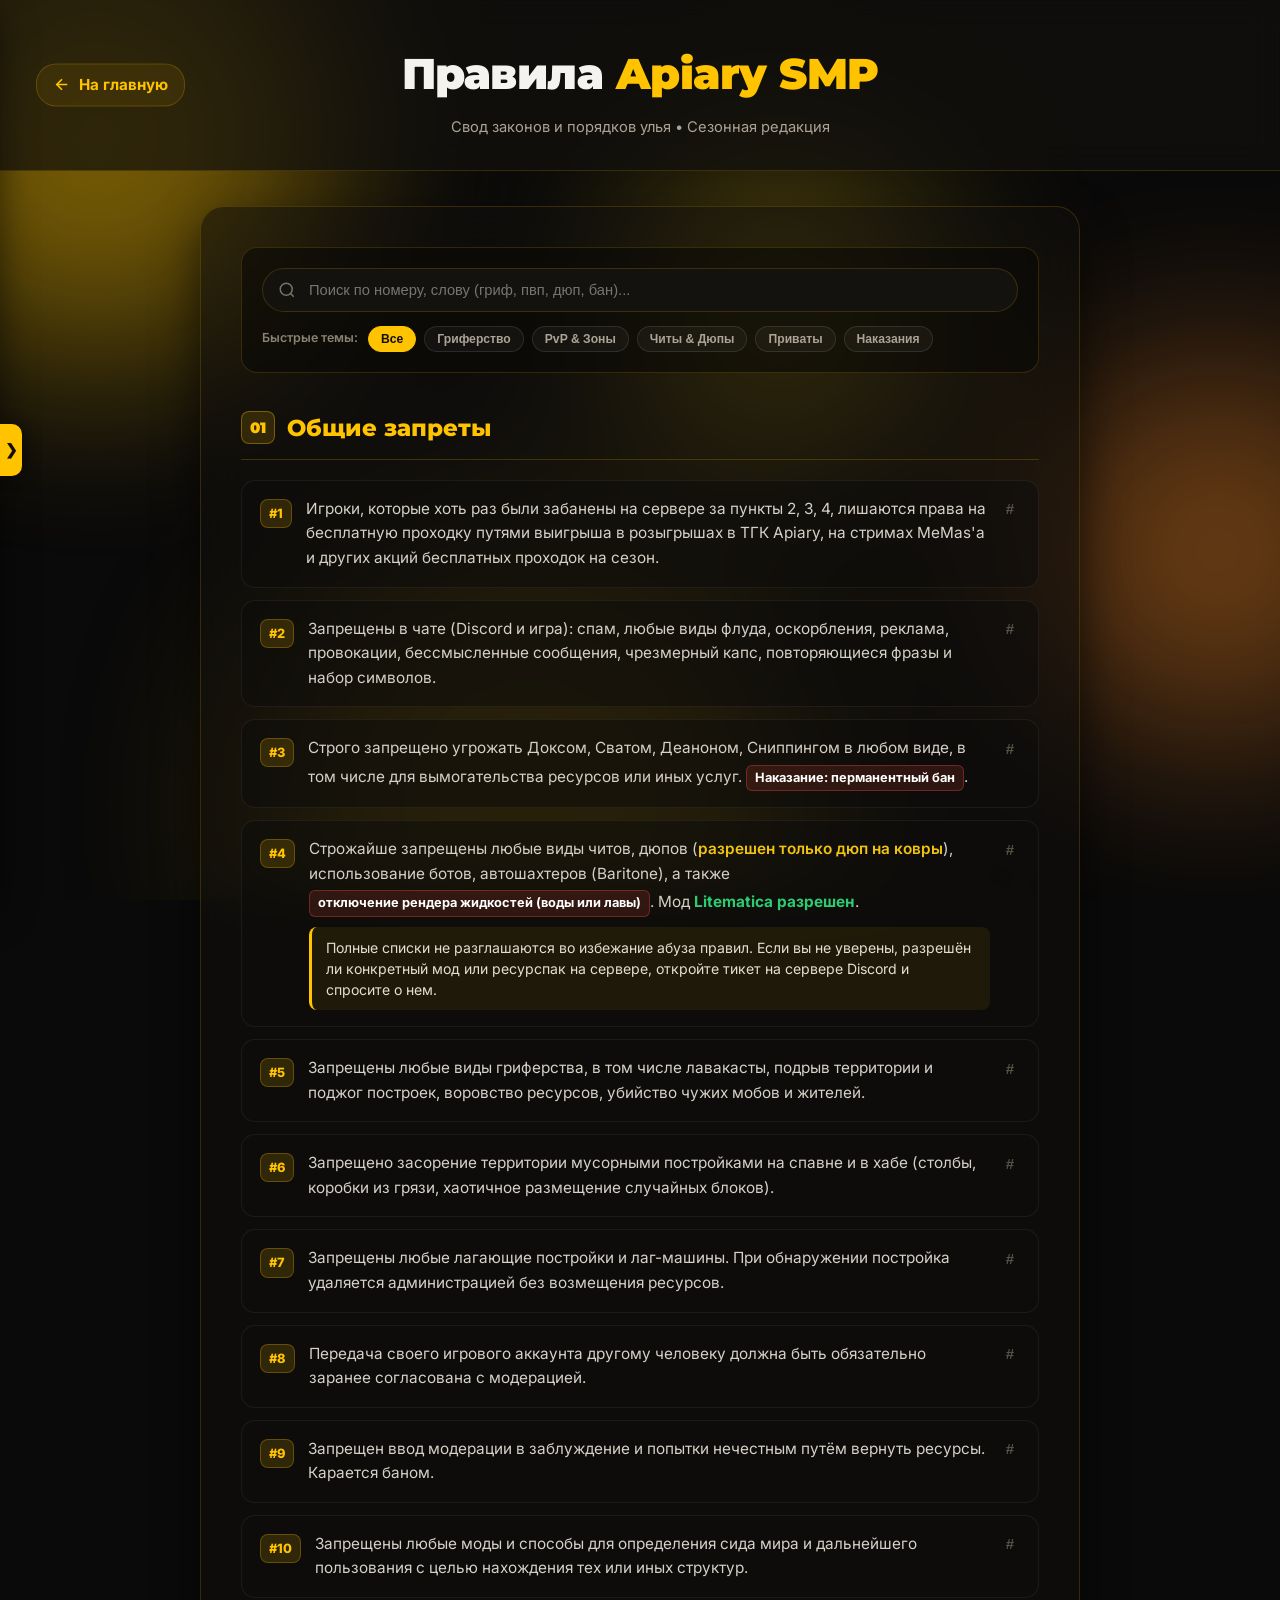
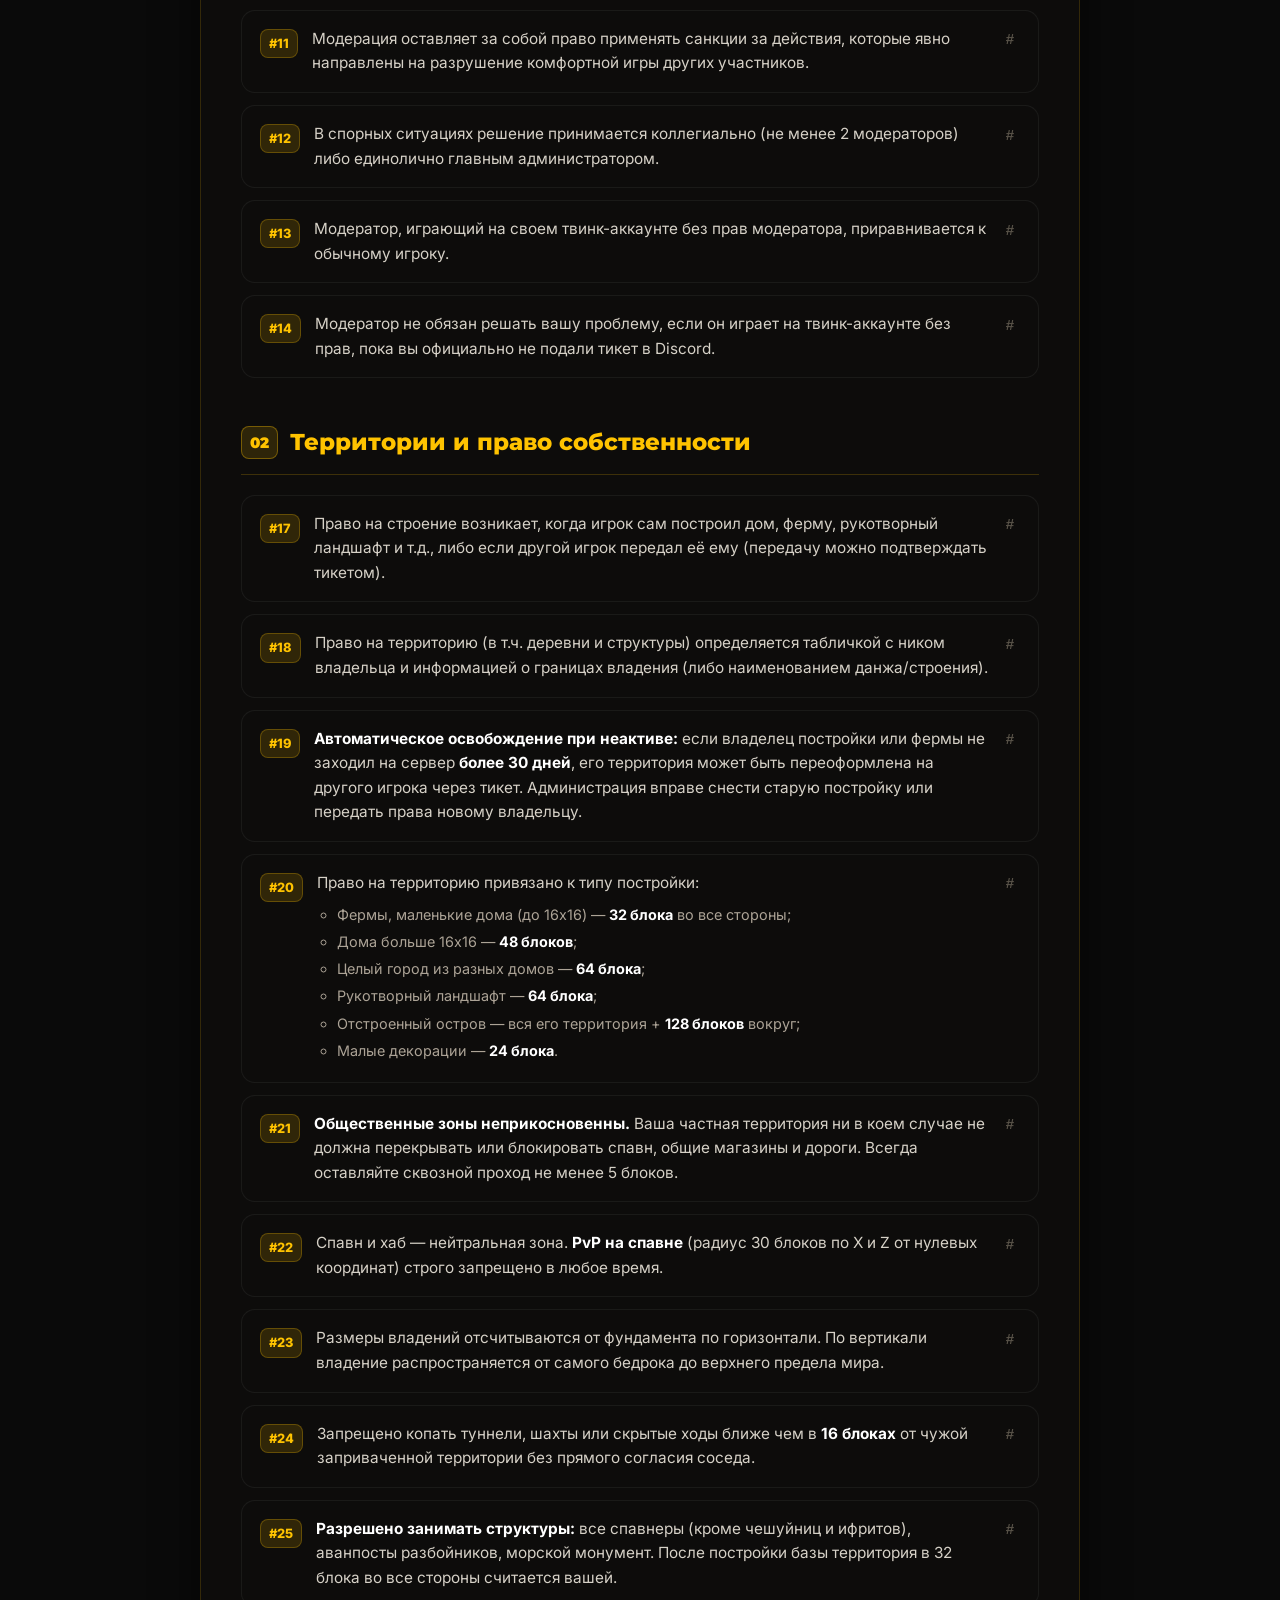
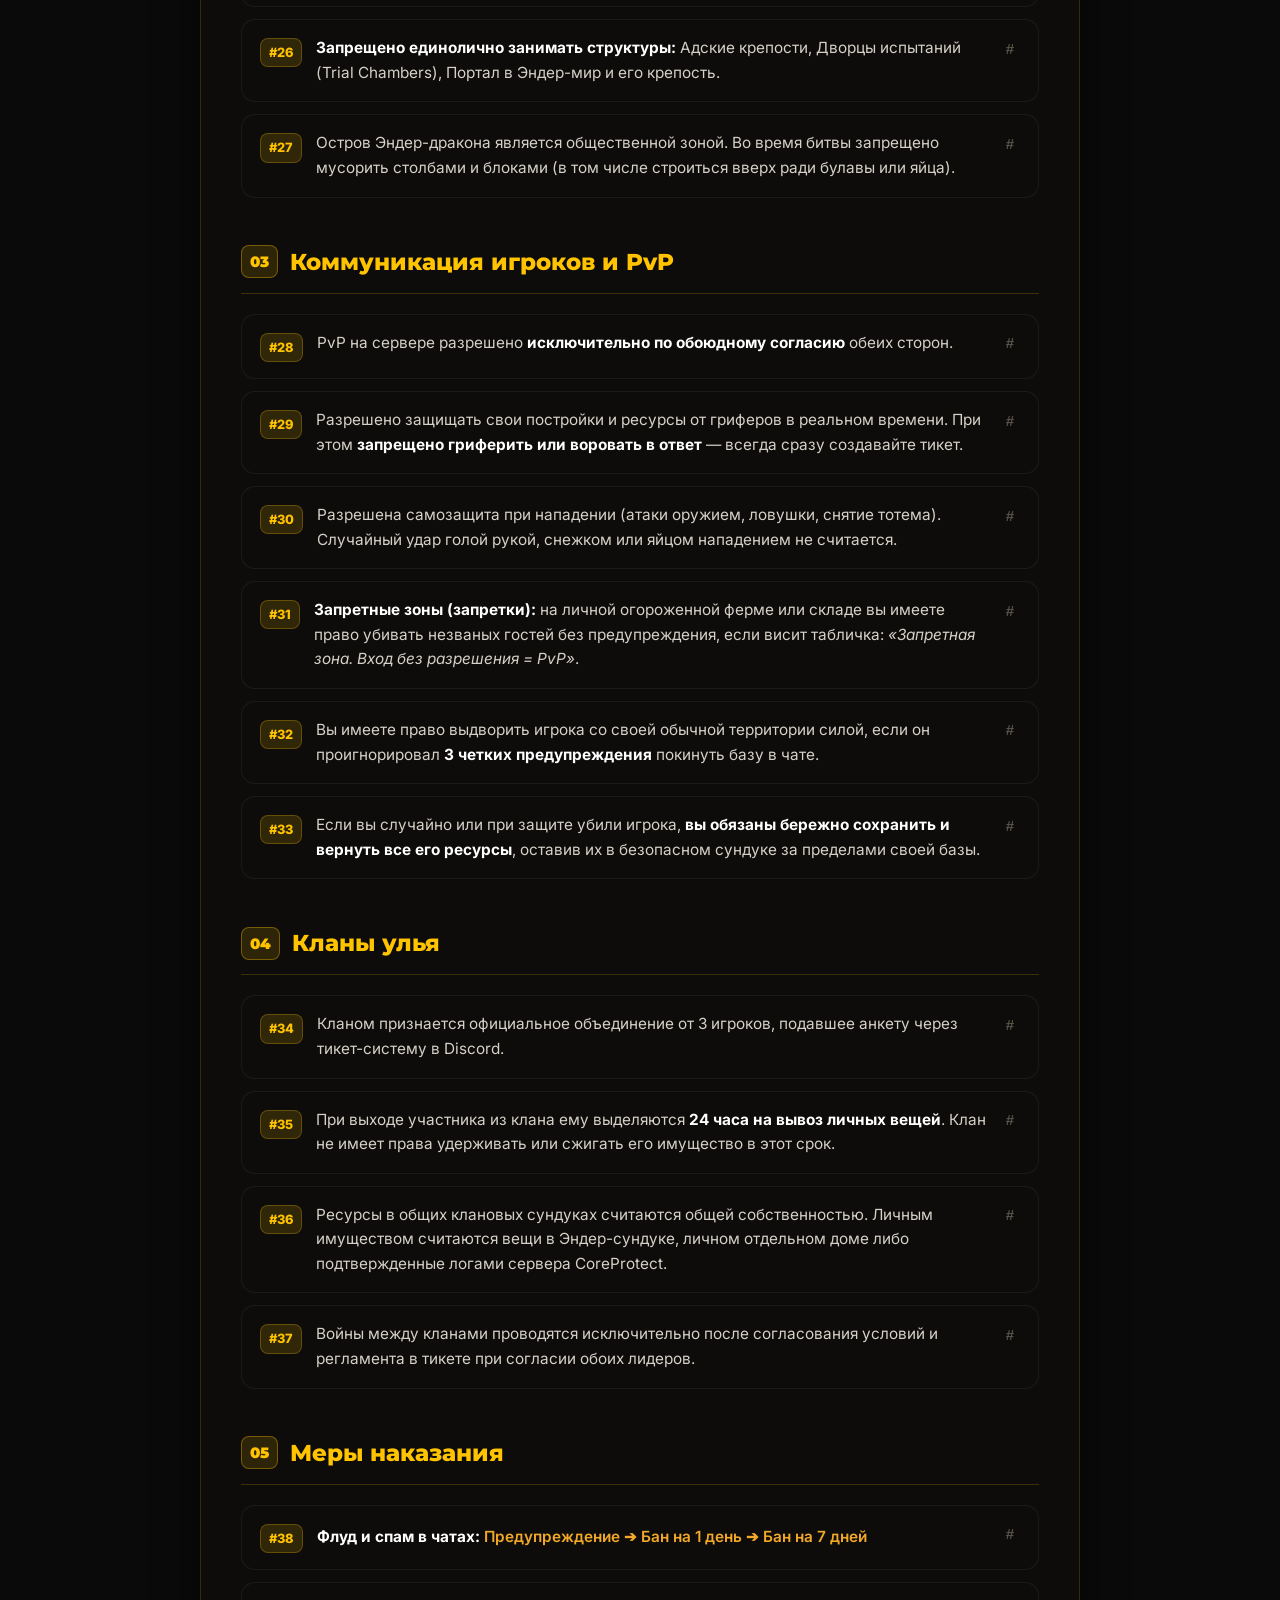
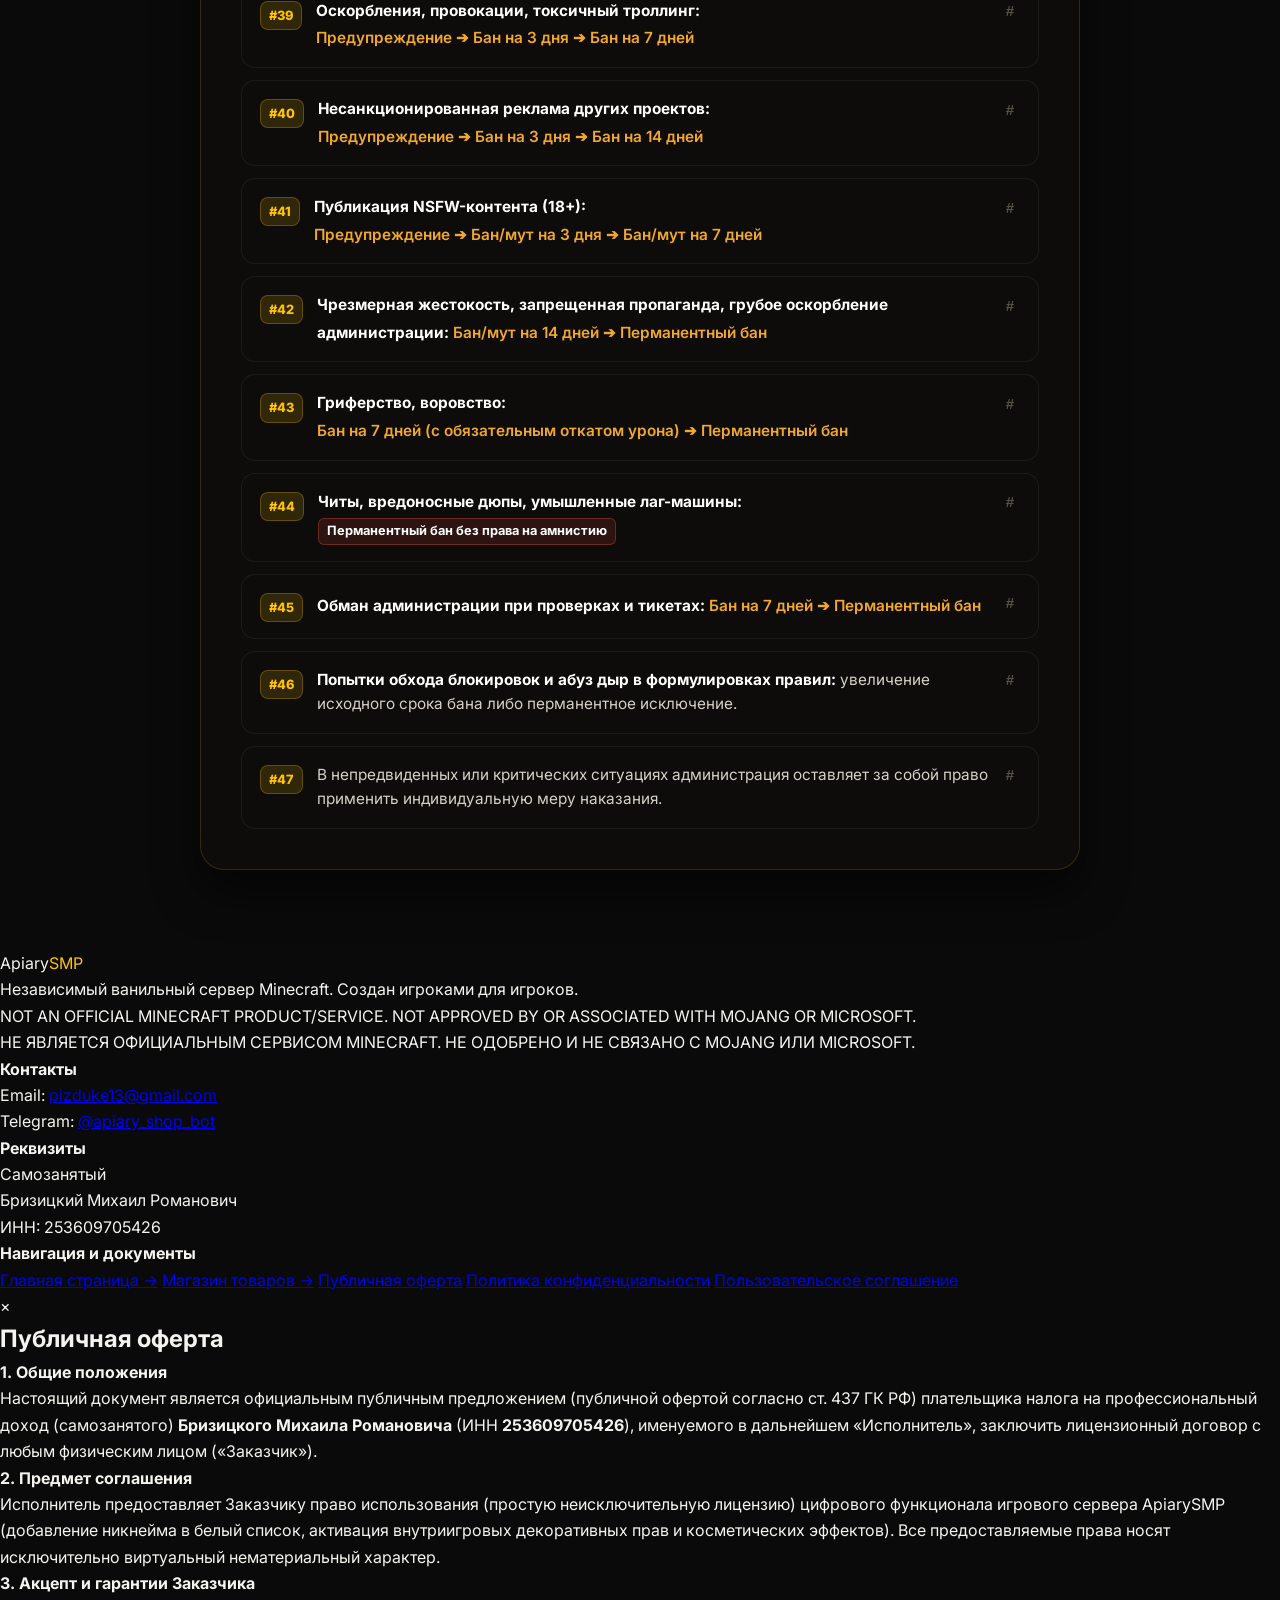
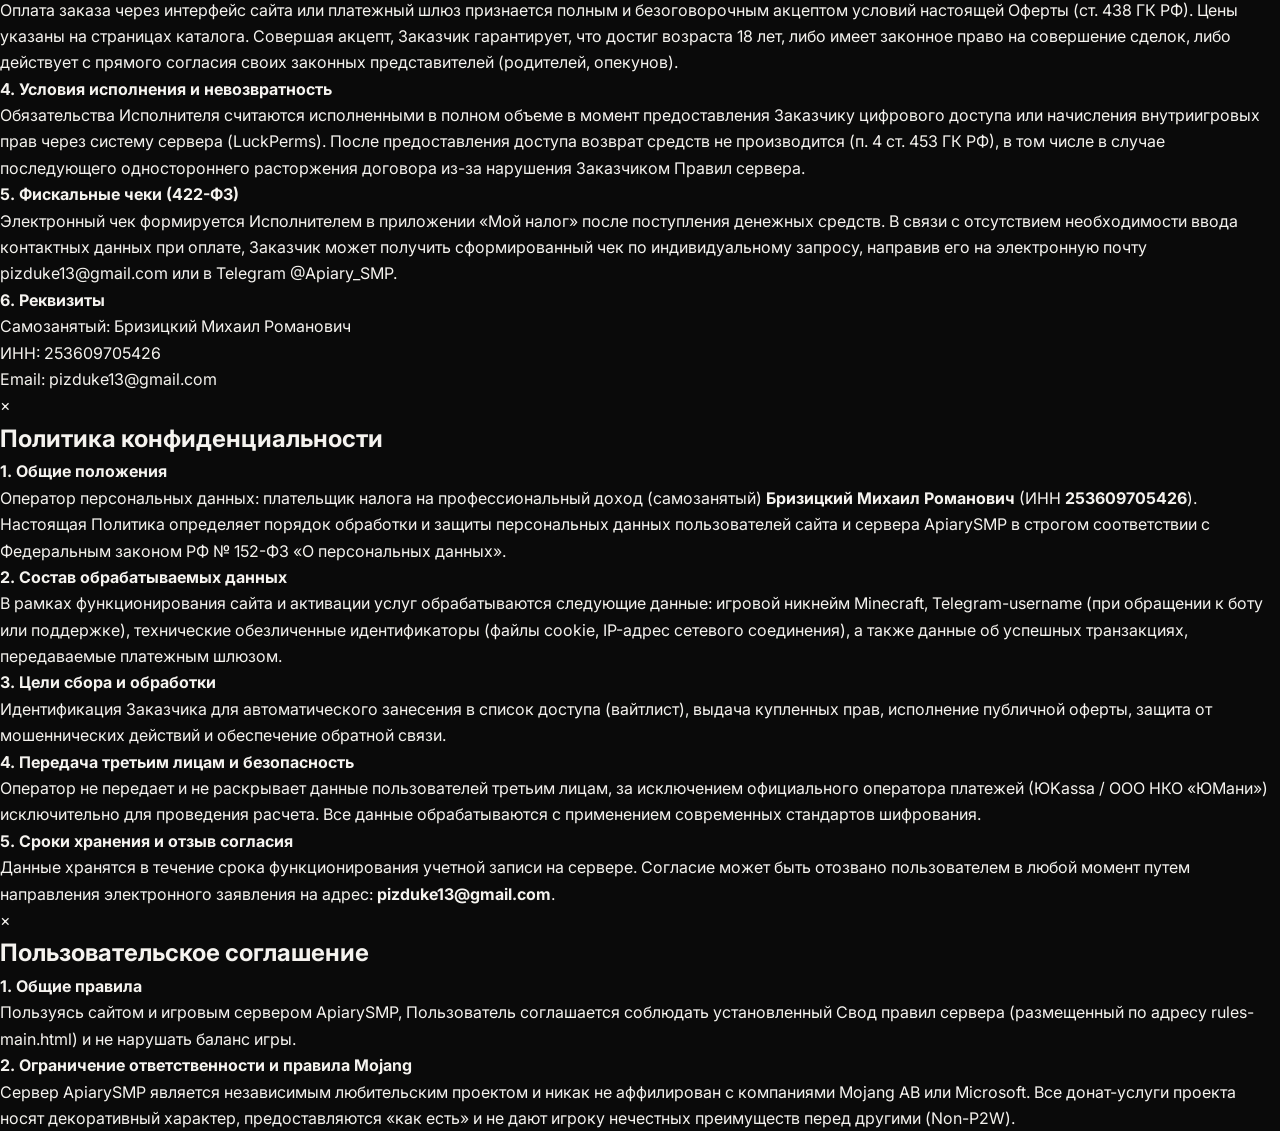
==== commit 66fdc49b: "Add files via upload" ====
--- a/rules-main.html
+++ b/rules-main.html
@@ -504,26 +504,26 @@
         </div>
     </footer>
 
-    <!-- ЮРИДИЧЕСКАЯ МОДАЛКА: ПУБЛИЧНАЯ ОФЕРТА -->
+<!-- ЮРИДИЧЕСКАЯ МОДАЛКА: ПУБЛИЧНАЯ ОФЕРТА -->
     <div class="overlay" id="offerModal">
         <div class="sheet-modal sheet-modal-large">
             <span class="close-button">&times;</span>
             <h2 class="modal-title">Публичная оферта</h2>
             <div class="modal-text">
                 <p><strong>1. Общие положения</strong><br>
-                Настоящий документ является официальным публичным предложением (публичной офертой согласно ст. 437 ГК РФ) плательщика налога на профессиональный доход (самозанятого) <strong>Бризицкого Михаила Романовича</strong> (ИНН <strong>253609705426</strong>), именуемого в дальнейшем «Исполнитель», заключить договор оказания цифровых услуг с любым физическим лицом («Заказчик»).</p>
+                Настоящий документ является официальным публичным предложением (публичной офертой согласно ст. 437 ГК РФ) плательщика налога на профессиональный доход (самозанятого) <strong>Бризицкого Михаила Романовича</strong> (ИНН <strong>253609705426</strong>), именуемого в дальнейшем «Исполнитель», заключить лицензионный договор с любым физическим лицом («Заказчик»).</p>
 
                 <p><strong>2. Предмет соглашения</strong><br>
-                Исполнитель предоставляет Заказчику право доступа к игровому серверу ApiarySMP (добавление никнейма в белый список) и/или активирует внутриигровые декоративные права и косметические эффекты в системе сервера. Все услуги носят исключительно виртуальный нематериальный характер.</p>
-
-                <p><strong>3. Акцепт и стоимость</strong><br>
-                Оплата заказа через интерфейс сайта признается полным и безоговорочным акцептом условий настоящей Оферты (ст. 438 ГК РФ).</p>
+                Исполнитель предоставляет Заказчику право использования (простую неисключительную лицензию) цифрового функционала игрового сервера ApiarySMP (добавление никнейма в белый список, активация внутриигровых декоративных прав и косметических эффектов). Все предоставляемые права носят исключительно виртуальный нематериальный характер.</p>
+
+                <p><strong>3. Акцепт и гарантии Заказчика</strong><br>
+                Оплата заказа через интерфейс сайта или платежный шлюз признается полным и безоговорочным акцептом условий настоящей Оферты (ст. 438 ГК РФ). Цены указаны на страницах каталога. Совершая акцепт, Заказчик гарантирует, что достиг возраста 18 лет, либо имеет законное право на совершение сделок, либо действует с прямого согласия своих законных представителей (родителей, опекунов).</p>
 
                 <p><strong>4. Условия исполнения и невозвратность</strong><br>
-                В соответствии со ст. 779 Гражданского кодекса РФ (договор возмездного оказания услуг) и ст. 32 Закона РФ «О защите прав потребителей», услуга по предоставлению доступа к функционалу сервера считается полностью оказанной Исполнителем в полном объеме в момент внесения учетной записи Заказчика в список доступа (вайтлист) или начисления внутриигровых прав через систему RCON/LuckPerms. В случае одностороннего расторжения договора со стороны Исполнителя по причине нарушения Заказчиком Правил сервера, денежные средства возврату не подлежат в связи с полным исполнением обязательств Исполнителем на момент предоставления доступа.</p>
+                Обязательства Исполнителя считаются исполненными в полном объеме в момент предоставления Заказчику цифрового доступа или начисления внутриигровых прав через систему сервера (LuckPerms). После предоставления доступа возврат средств не производится (п. 4 ст. 453 ГК РФ), в том числе в случае последующего одностороннего расторжения договора из-за нарушения Заказчиком Правил сервера.</p>
 
                 <p><strong>5. Фискальные чеки (422-ФЗ)</strong><br>
-                В соответствии с Федеральным законом № 422-ФЗ электронный чек, сформированный Исполнителем в приложении «Мой налог», предоставляется Заказчику в электронной форме по запросу, направленному на адрес электронной почты: pizduke13@gmail.com.</p>
+                Электронный чек формируется Исполнителем в приложении «Мой налог» после поступления денежных средств. В связи с отсутствием необходимости ввода контактных данных при оплате, Заказчик может получить сформированный чек по индивидуальному запросу, направив его на электронную почту pizduke13@gmail.com или в Telegram @Apiary_SMP.</p>
 
                 <p><strong>6. Реквизиты</strong><br>
                 Самозанятый: Бризицкий Михаил Романович<br>
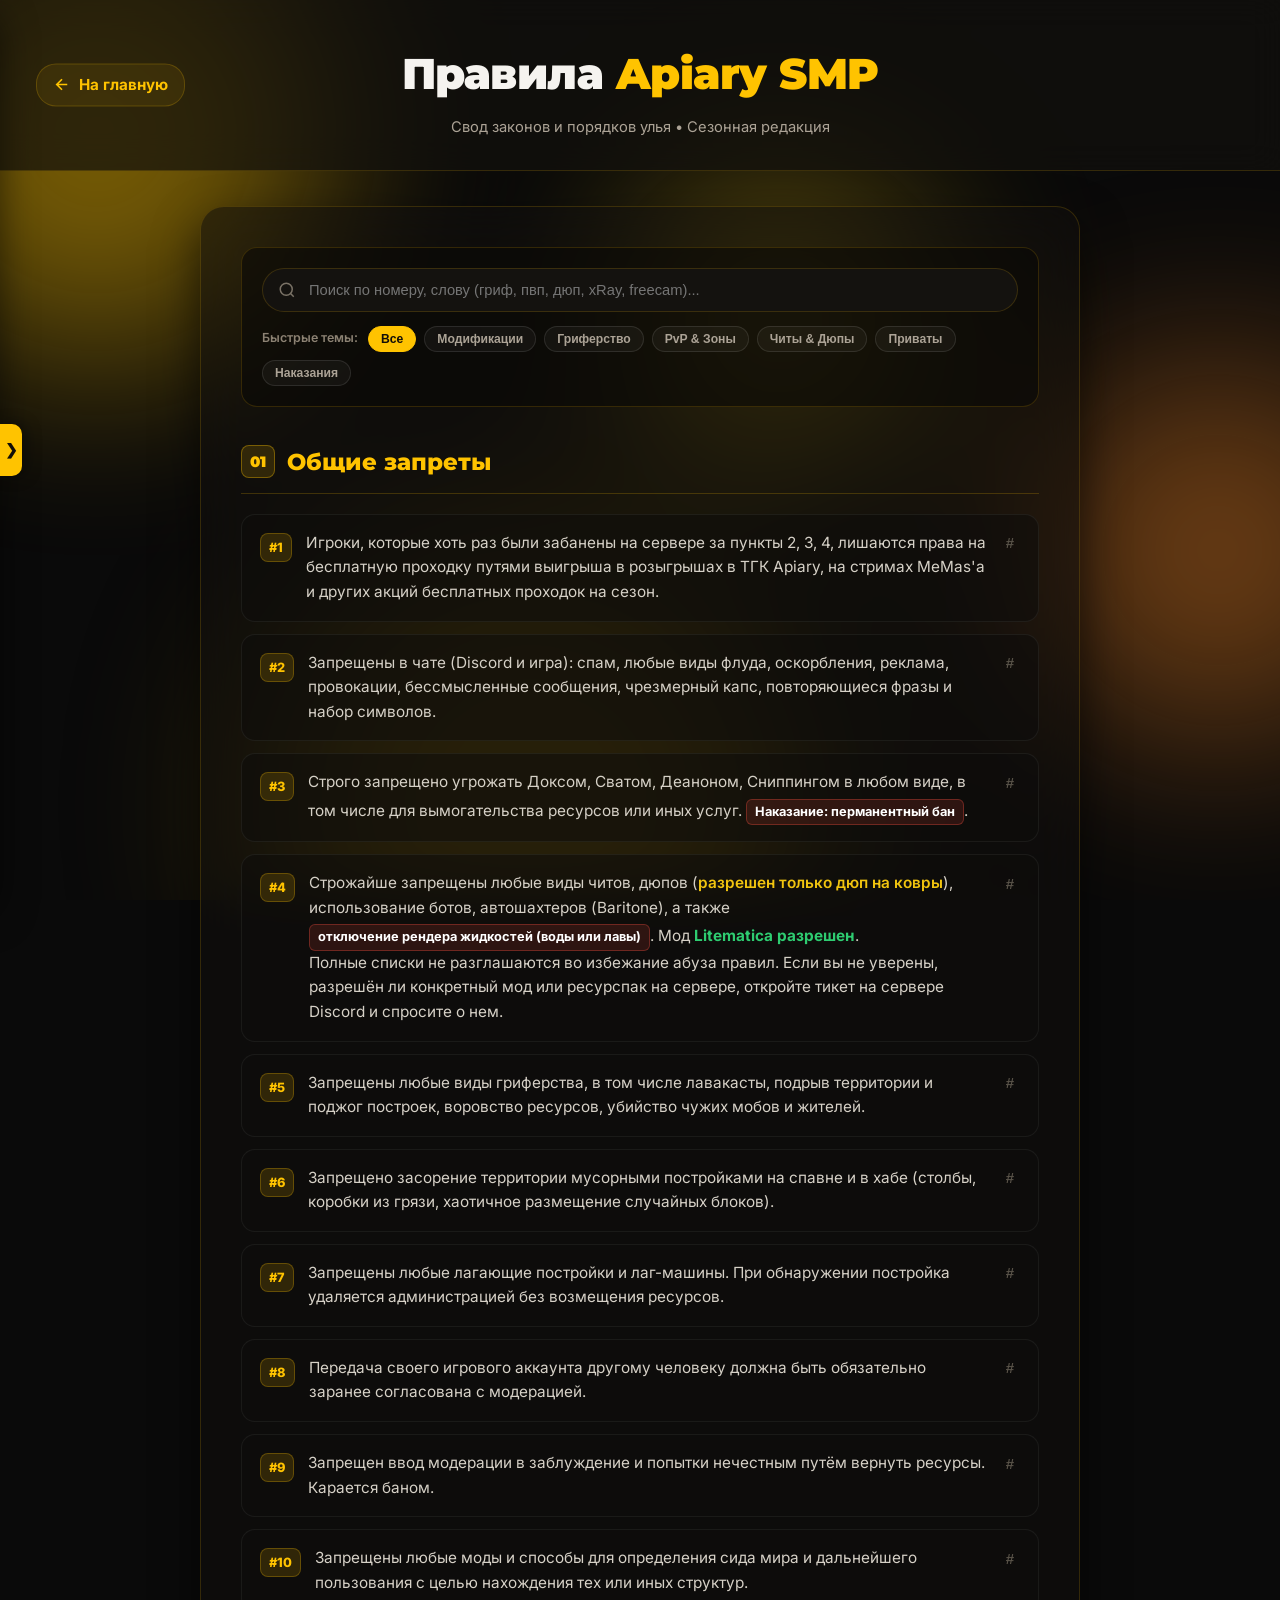
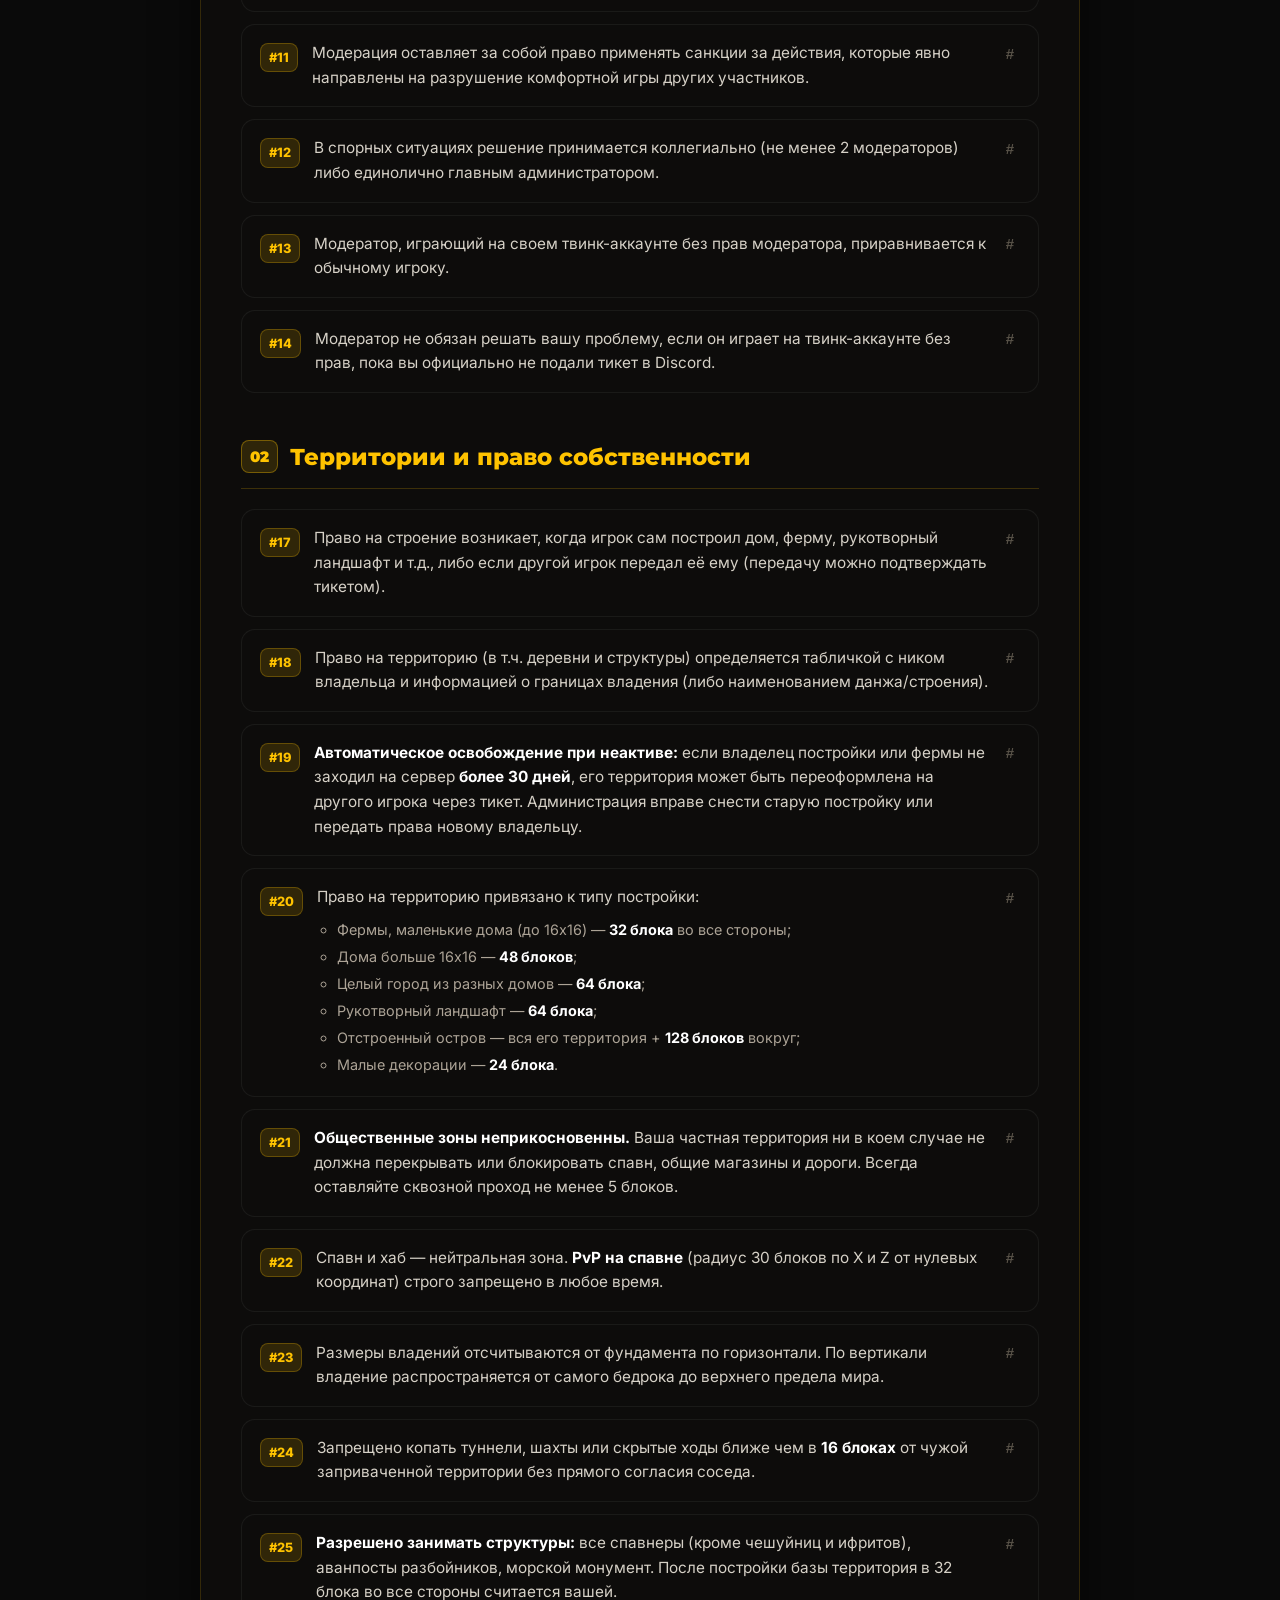
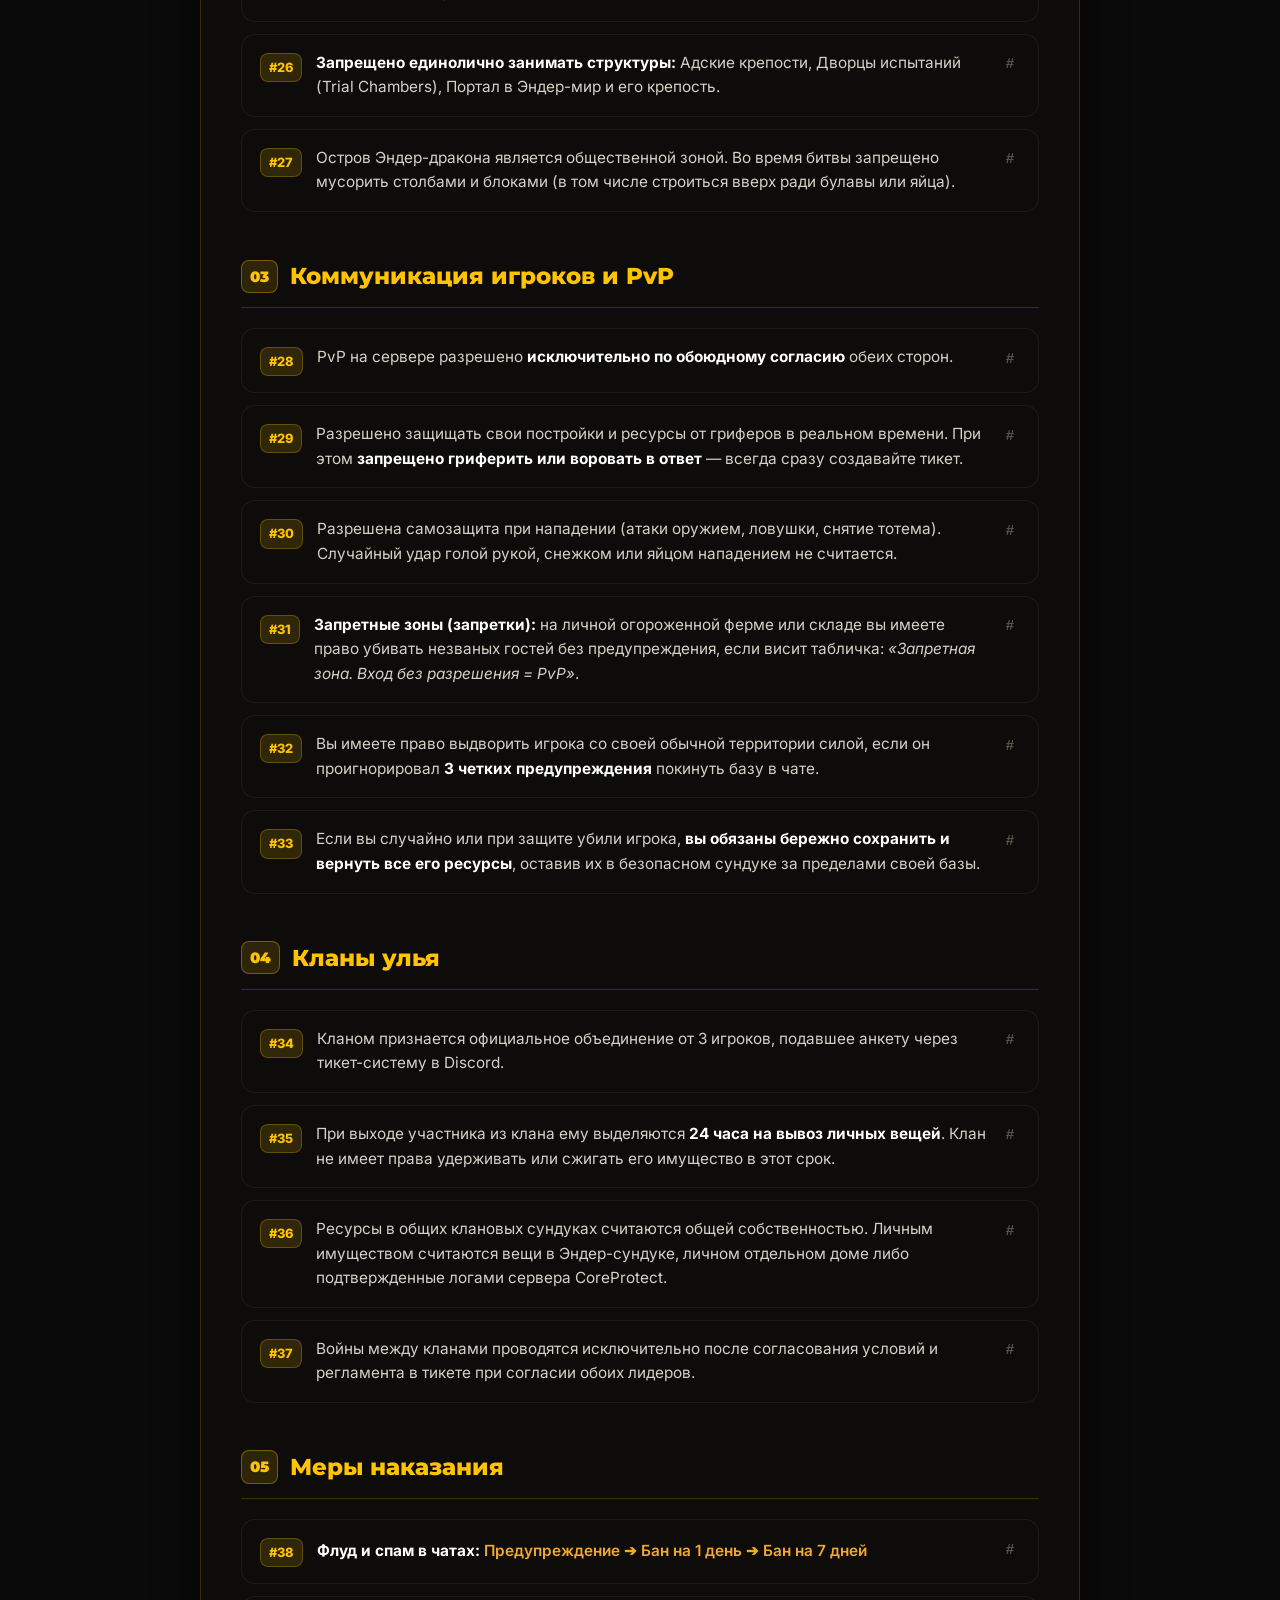
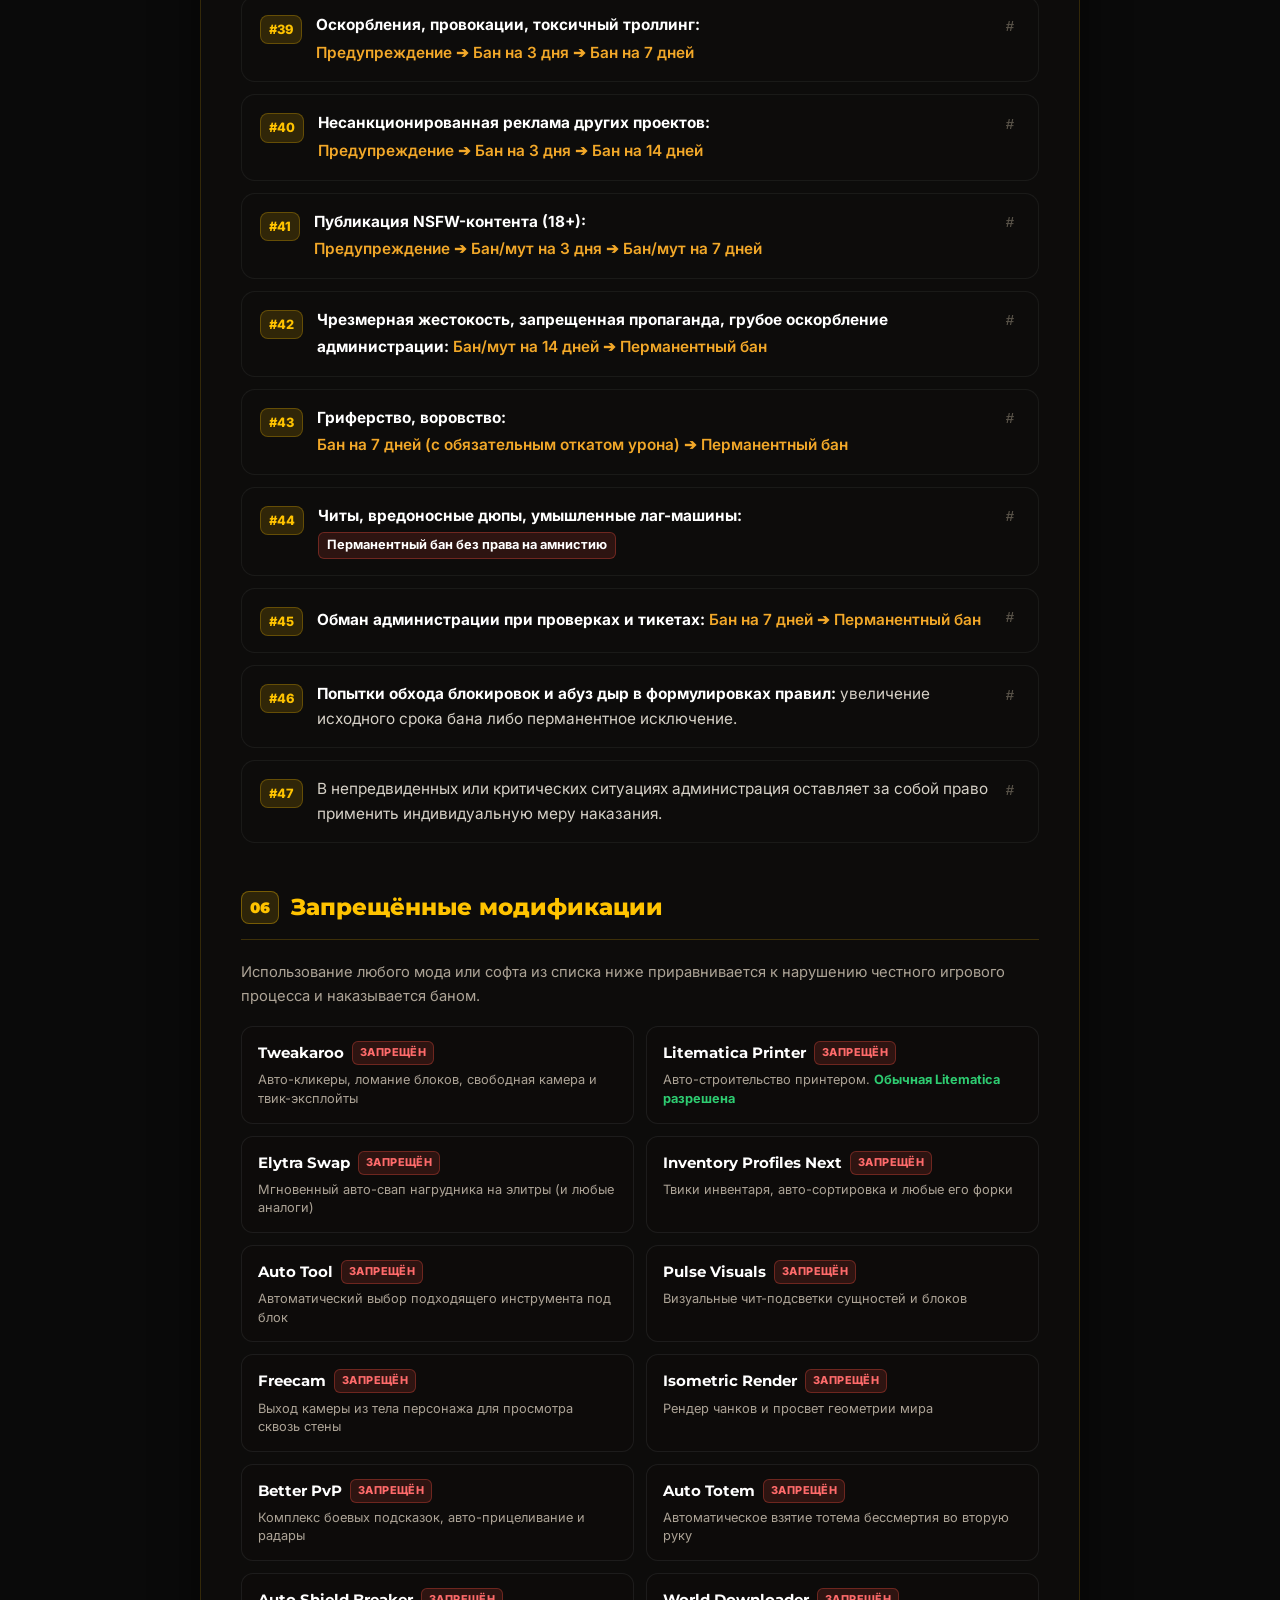
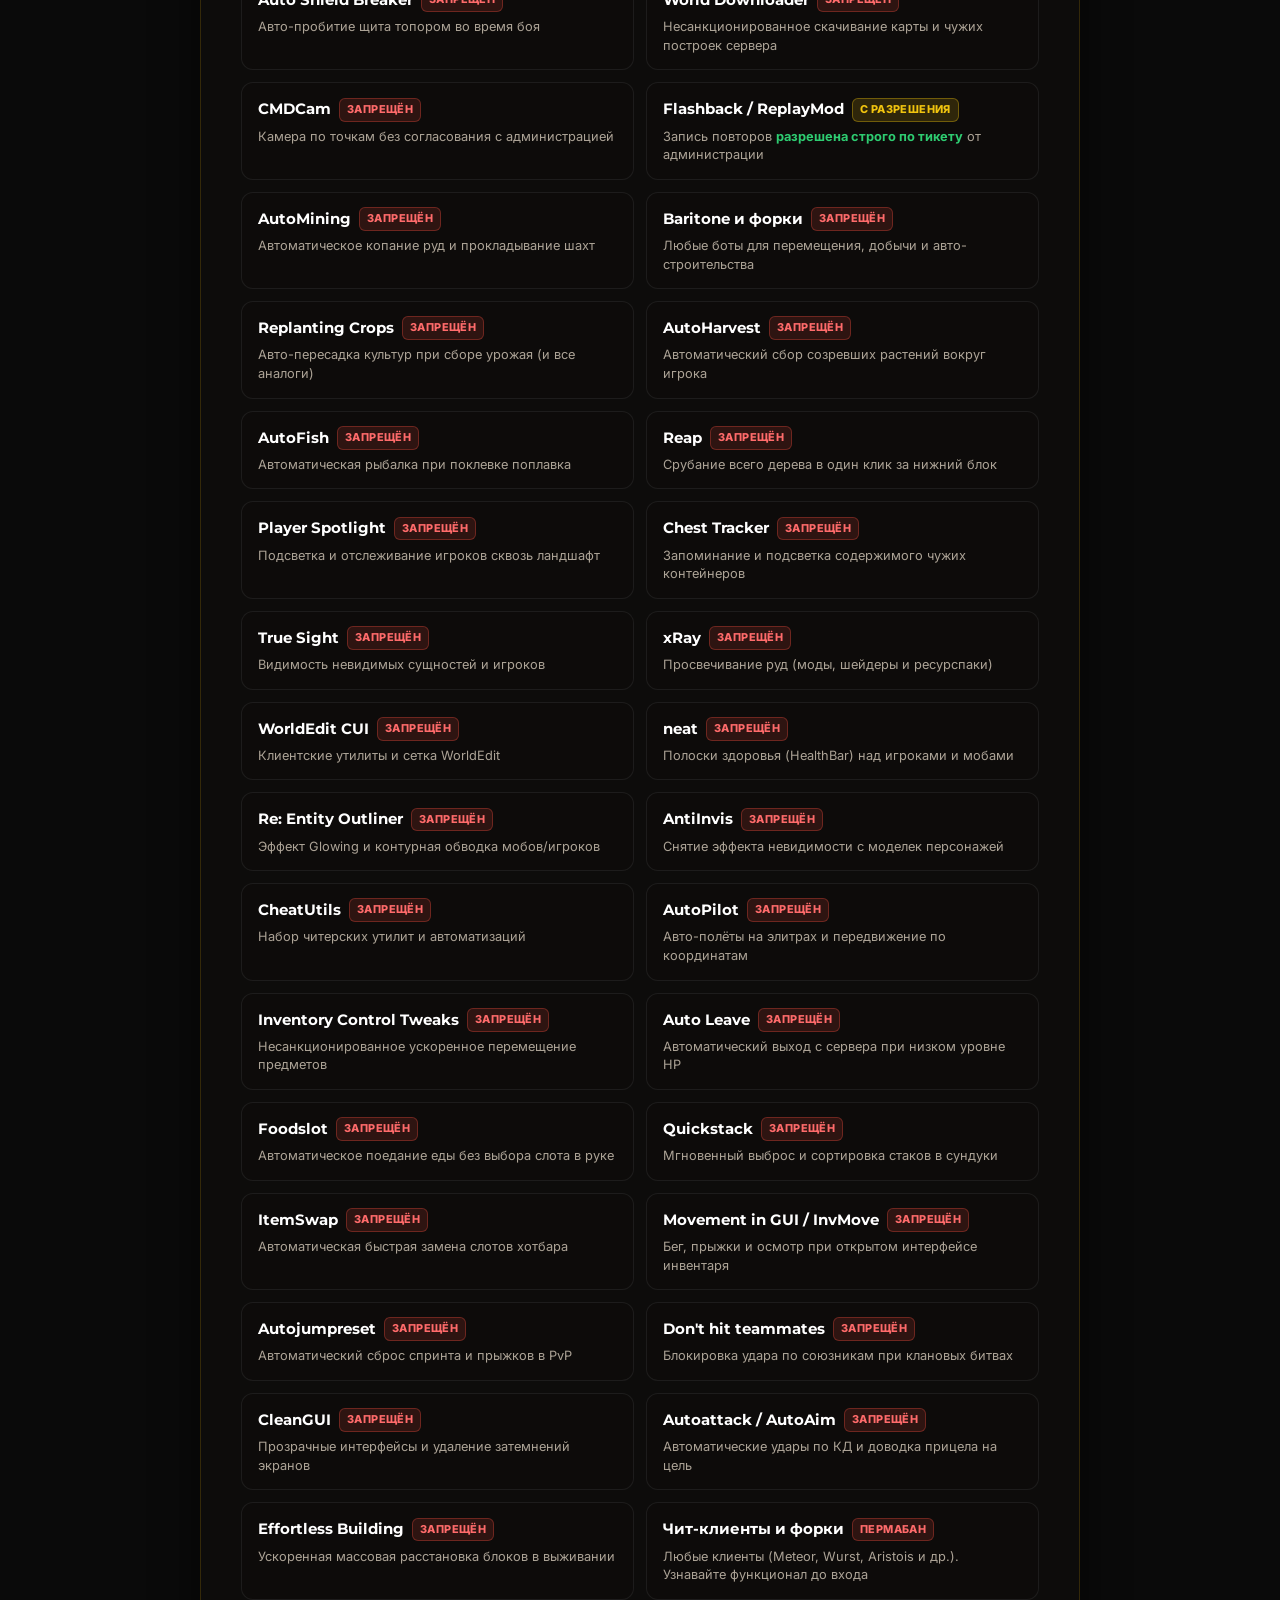
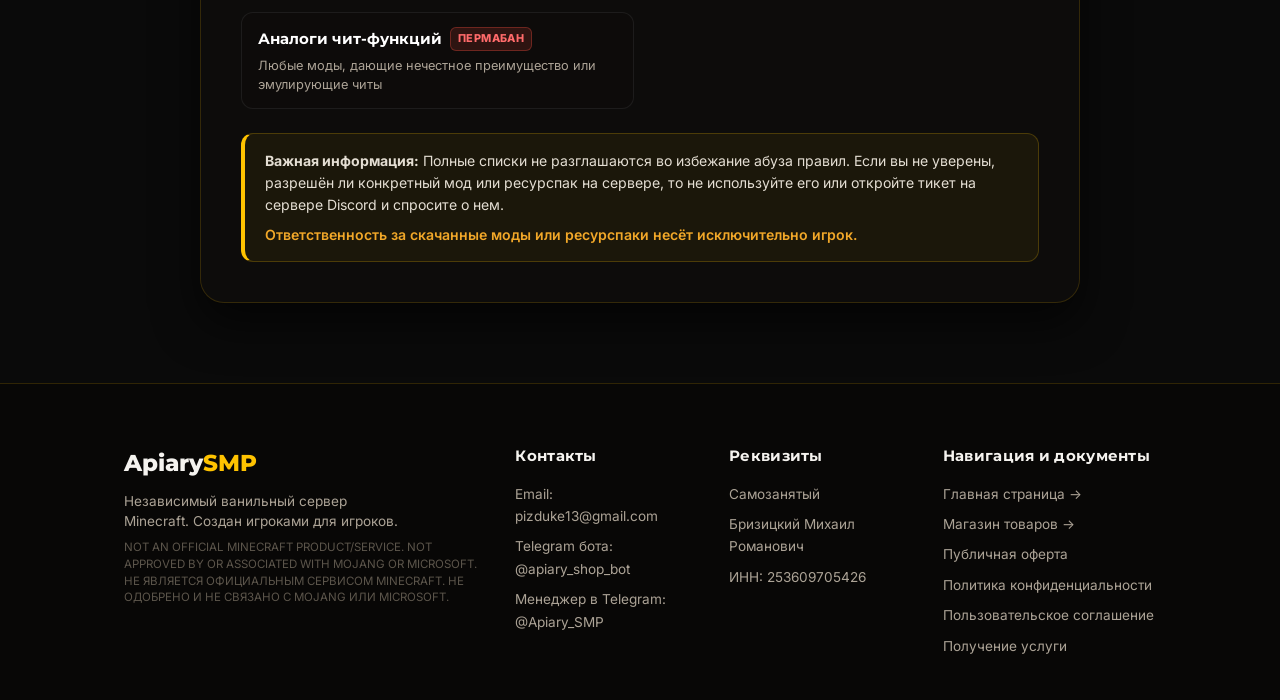
==== commit 01093ad3: "Add files via upload" ====
--- a/rules-main.html
+++ b/rules-main.html
@@ -46,6 +46,7 @@
             <li><a href="#communication" class="nav-link-item">3. Коммуникация и PvP</a></li>
             <li><a href="#clans" class="nav-link-item">4. Кланы улья</a></li>
             <li><a href="#punishments" class="nav-link-item">5. Меры наказания</a></li>
+            <li><a href="#mods" class="nav-link-item">6. Запрещённые моды</a></li>
         </ul>
         <div class="side-nav-footer">
             <span>Незнание правил не освобождает от ответственности</span>
@@ -58,13 +59,14 @@
         <div class="rules-search-section">
             <div class="rules-search-box">
                 <svg class="rules-search-icon" width="18" height="18" viewBox="0 0 24 24" fill="none" stroke="currentColor" stroke-width="2"><circle cx="11" cy="11" r="8"/><path d="m21 21-4.3-4.3"/></svg>
-                <input type="text" id="rulesSearchInput" placeholder="Поиск по номеру, слову (гриф, пвп, дюп, бан)..." autocomplete="off">
+                <input type="text" id="rulesSearchInput" placeholder="Поиск по номеру, слову (гриф, пвп, дюп, xRay, freecam)..." autocomplete="off">
                 <button id="rulesClearSearch" class="rules-clear-btn" title="Сбросить поиск">&times;</button>
             </div>
             
             <div class="rules-tags-bar">
                 <span class="tags-label">Быстрые темы:</span>
                 <button class="rule-tag-chip active" data-filter="all">Все</button>
+                <button class="rule-tag-chip" data-filter="мод">Модификации</button>
                 <button class="rule-tag-chip" data-filter="гриф">Гриферство</button>
                 <button class="rule-tag-chip" data-filter="pvp">PvP & Зоны</button>
                 <button class="rule-tag-chip" data-filter="чит">Читы & Дюпы</button>
@@ -104,8 +106,6 @@
                     </div>
                     <button class="rule-copy-btn" onclick="copyRuleLink(3)" title="Скопировать ссылку на правило">#</button>
                 </li>
-
-                <!-- ОБЪЕДИНЕННЫЙ ПУНКТ 4 И 5 -->
                 <li id="rule-4" class="rule-item">
                     <span class="rule-badge">#4</span>
                     <div class="rule-content">
@@ -116,7 +116,6 @@
                     </div>
                     <button class="rule-copy-btn" onclick="copyRuleLink(4)" title="Скопировать ссылку на правило">#</button>
                 </li>
-
                 <li id="rule-5" class="rule-item">
                     <span class="rule-badge">#5</span>
                     <div class="rule-content">
@@ -464,9 +463,376 @@
             </ol>
         </section>
 
+        <!-- РАЗДЕЛ 6: ЗАПРЕЩЁННЫЕ МОДИФИКАЦИИ -->
+        <section class="rules-section" data-section="mods">
+            <h2 id="mods" class="category-title">
+                <span class="category-num">06</span>
+                <span>Запрещённые модификации</span>
+            </h2>
+
+            <p style="font-size: 0.92rem; color: var(--text-muted); margin-bottom: 18px;">
+                Использование любого мода или софта из списка ниже приравнивается к нарушению честного игрового процесса и наказывается баном.
+            </p>
+
+            <ul class="mods-grid">
+                <li class="rule-item mod-card">
+                    <div class="mod-header">
+                        <span class="mod-name">Tweakaroo</span>
+                        <span class="mod-badge-ban">Запрещён</span>
+                    </div>
+                    <span class="mod-note">Авто-кликеры, ломание блоков, свободная камера и твик-эксплойты</span>
+                </li>
+
+                <li class="rule-item mod-card">
+                    <div class="mod-header">
+                        <span class="mod-name">Litematica Printer</span>
+                        <span class="mod-badge-ban">Запрещён</span>
+                    </div>
+                    <span class="mod-note">Авто-строительство принтером. <span class="rule-allowed">Обычная Litematica разрешена</span></span>
+                </li>
+
+                <li class="rule-item mod-card">
+                    <div class="mod-header">
+                        <span class="mod-name">Elytra Swap</span>
+                        <span class="mod-badge-ban">Запрещён</span>
+                    </div>
+                    <span class="mod-note">Мгновенный авто-свап нагрудника на элитры (и любые аналоги)</span>
+                </li>
+
+                <li class="rule-item mod-card">
+                    <div class="mod-header">
+                        <span class="mod-name">Inventory Profiles Next</span>
+                        <span class="mod-badge-ban">Запрещён</span>
+                    </div>
+                    <span class="mod-note">Твики инвентаря, авто-сортировка и любые его форки</span>
+                </li>
+
+                <li class="rule-item mod-card">
+                    <div class="mod-header">
+                        <span class="mod-name">Auto Tool</span>
+                        <span class="mod-badge-ban">Запрещён</span>
+                    </div>
+                    <span class="mod-note">Автоматический выбор подходящего инструмента под блок</span>
+                </li>
+
+                <li class="rule-item mod-card">
+                    <div class="mod-header">
+                        <span class="mod-name">Pulse Visuals</span>
+                        <span class="mod-badge-ban">Запрещён</span>
+                    </div>
+                    <span class="mod-note">Визуальные чит-подсветки сущностей и блоков</span>
+                </li>
+
+                <li class="rule-item mod-card">
+                    <div class="mod-header">
+                        <span class="mod-name">Freecam</span>
+                        <span class="mod-badge-ban">Запрещён</span>
+                    </div>
+                    <span class="mod-note">Выход камеры из тела персонажа для просмотра сквозь стены</span>
+                </li>
+
+                <li class="rule-item mod-card">
+                    <div class="mod-header">
+                        <span class="mod-name">Isometric Render</span>
+                        <span class="mod-badge-ban">Запрещён</span>
+                    </div>
+                    <span class="mod-note">Рендер чанков и просвет геометрии мира</span>
+                </li>
+
+                <li class="rule-item mod-card">
+                    <div class="mod-header">
+                        <span class="mod-name">Better PvP</span>
+                        <span class="mod-badge-ban">Запрещён</span>
+                    </div>
+                    <span class="mod-note">Комплекс боевых подсказок, авто-прицеливание и радары</span>
+                </li>
+
+                <li class="rule-item mod-card">
+                    <div class="mod-header">
+                        <span class="mod-name">Auto Totem</span>
+                        <span class="mod-badge-ban">Запрещён</span>
+                    </div>
+                    <span class="mod-note">Автоматическое взятие тотема бессмертия во вторую руку</span>
+                </li>
+
+                <li class="rule-item mod-card">
+                    <div class="mod-header">
+                        <span class="mod-name">Auto Shield Breaker</span>
+                        <span class="mod-badge-ban">Запрещён</span>
+                    </div>
+                    <span class="mod-note">Авто-пробитие щита топором во время боя</span>
+                </li>
+
+                <li class="rule-item mod-card">
+                    <div class="mod-header">
+                        <span class="mod-name">World Downloader</span>
+                        <span class="mod-badge-ban">Запрещён</span>
+                    </div>
+                    <span class="mod-note">Несанкционированное скачивание карты и чужих построек сервера</span>
+                </li>
+
+                <li class="rule-item mod-card">
+                    <div class="mod-header">
+                        <span class="mod-name">CMDCam</span>
+                        <span class="mod-badge-ban">Запрещён</span>
+                    </div>
+                    <span class="mod-note">Камера по точкам без согласования с администрацией</span>
+                </li>
+
+                <li class="rule-item mod-card">
+                    <div class="mod-header">
+                        <span class="mod-name">Flashback / ReplayMod</span>
+                        <span class="mod-badge-warn">С разрешения</span>
+                    </div>
+                    <span class="mod-note">Запись повторов <span class="rule-allowed">разрешена строго по тикету</span> от администрации</span>
+                </li>
+
+                <li class="rule-item mod-card">
+                    <div class="mod-header">
+                        <span class="mod-name">AutoMining</span>
+                        <span class="mod-badge-ban">Запрещён</span>
+                    </div>
+                    <span class="mod-note">Автоматическое копание руд и прокладывание шахт</span>
+                </li>
+
+                <li class="rule-item mod-card">
+                    <div class="mod-header">
+                        <span class="mod-name">Baritone и форки</span>
+                        <span class="mod-badge-ban">Запрещён</span>
+                    </div>
+                    <span class="mod-note">Любые боты для перемещения, добычи и авто-строительства</span>
+                </li>
+
+                <li class="rule-item mod-card">
+                    <div class="mod-header">
+                        <span class="mod-name">Replanting Crops</span>
+                        <span class="mod-badge-ban">Запрещён</span>
+                    </div>
+                    <span class="mod-note">Авто-пересадка культур при сборе урожая (и все аналоги)</span>
+                </li>
+
+                <li class="rule-item mod-card">
+                    <div class="mod-header">
+                        <span class="mod-name">AutoHarvest</span>
+                        <span class="mod-badge-ban">Запрещён</span>
+                    </div>
+                    <span class="mod-note">Автоматический сбор созревших растений вокруг игрока</span>
+                </li>
+
+                <li class="rule-item mod-card">
+                    <div class="mod-header">
+                        <span class="mod-name">AutoFish</span>
+                        <span class="mod-badge-ban">Запрещён</span>
+                    </div>
+                    <span class="mod-note">Автоматическая рыбалка при поклевке поплавка</span>
+                </li>
+
+                <li class="rule-item mod-card">
+                    <div class="mod-header">
+                        <span class="mod-name">Reap</span>
+                        <span class="mod-badge-ban">Запрещён</span>
+                    </div>
+                    <span class="mod-note">Срубание всего дерева в один клик за нижний блок</span>
+                </li>
+
+                <li class="rule-item mod-card">
+                    <div class="mod-header">
+                        <span class="mod-name">Player Spotlight</span>
+                        <span class="mod-badge-ban">Запрещён</span>
+                    </div>
+                    <span class="mod-note">Подсветка и отслеживание игроков сквозь ландшафт</span>
+                </li>
+
+                <li class="rule-item mod-card">
+                    <div class="mod-header">
+                        <span class="mod-name">Chest Tracker</span>
+                        <span class="mod-badge-ban">Запрещён</span>
+                    </div>
+                    <span class="mod-note">Запоминание и подсветка содержимого чужих контейнеров</span>
+                </li>
+
+                <li class="rule-item mod-card">
+                    <div class="mod-header">
+                        <span class="mod-name">True Sight</span>
+                        <span class="mod-badge-ban">Запрещён</span>
+                    </div>
+                    <span class="mod-note">Видимость невидимых сущностей и игроков</span>
+                </li>
+
+                <li class="rule-item mod-card">
+                    <div class="mod-header">
+                        <span class="mod-name">xRay</span>
+                        <span class="mod-badge-ban">Запрещён</span>
+                    </div>
+                    <span class="mod-note">Просвечивание руд (моды, шейдеры и ресурспаки)</span>
+                </li>
+
+                <li class="rule-item mod-card">
+                    <div class="mod-header">
+                        <span class="mod-name">WorldEdit CUI</span>
+                        <span class="mod-badge-ban">Запрещён</span>
+                    </div>
+                    <span class="mod-note">Клиентские утилиты и сетка WorldEdit</span>
+                </li>
+
+                <li class="rule-item mod-card">
+                    <div class="mod-header">
+                        <span class="mod-name">neat</span>
+                        <span class="mod-badge-ban">Запрещён</span>
+                    </div>
+                    <span class="mod-note">Полоски здоровья (HealthBar) над игроками и мобами</span>
+                </li>
+
+                <li class="rule-item mod-card">
+                    <div class="mod-header">
+                        <span class="mod-name">Re: Entity Outliner</span>
+                        <span class="mod-badge-ban">Запрещён</span>
+                    </div>
+                    <span class="mod-note">Эффект Glowing и контурная обводка мобов/игроков</span>
+                </li>
+
+                <li class="rule-item mod-card">
+                    <div class="mod-header">
+                        <span class="mod-name">AntiInvis</span>
+                        <span class="mod-badge-ban">Запрещён</span>
+                    </div>
+                    <span class="mod-note">Снятие эффекта невидимости с моделек персонажей</span>
+                </li>
+
+                <li class="rule-item mod-card">
+                    <div class="mod-header">
+                        <span class="mod-name">CheatUtils</span>
+                        <span class="mod-badge-ban">Запрещён</span>
+                    </div>
+                    <span class="mod-note">Набор читерских утилит и автоматизаций</span>
+                </li>
+
+                <li class="rule-item mod-card">
+                    <div class="mod-header">
+                        <span class="mod-name">AutoPilot</span>
+                        <span class="mod-badge-ban">Запрещён</span>
+                    </div>
+                    <span class="mod-note">Авто-полёты на элитрах и передвижение по координатам</span>
+                </li>
+
+                <li class="rule-item mod-card">
+                    <div class="mod-header">
+                        <span class="mod-name">Inventory Control Tweaks</span>
+                        <span class="mod-badge-ban">Запрещён</span>
+                    </div>
+                    <span class="mod-note">Несанкционированное ускоренное перемещение предметов</span>
+                </li>
+
+                <li class="rule-item mod-card">
+                    <div class="mod-header">
+                        <span class="mod-name">Auto Leave</span>
+                        <span class="mod-badge-ban">Запрещён</span>
+                    </div>
+                    <span class="mod-note">Автоматический выход с сервера при низком уровне HP</span>
+                </li>
+
+                <li class="rule-item mod-card">
+                    <div class="mod-header">
+                        <span class="mod-name">Foodslot</span>
+                        <span class="mod-badge-ban">Запрещён</span>
+                    </div>
+                    <span class="mod-note">Автоматическое поедание еды без выбора слота в руке</span>
+                </li>
+
+                <li class="rule-item mod-card">
+                    <div class="mod-header">
+                        <span class="mod-name">Quickstack</span>
+                        <span class="mod-badge-ban">Запрещён</span>
+                    </div>
+                    <span class="mod-note">Мгновенный выброс и сортировка стаков в сундуки</span>
+                </li>
+
+                <li class="rule-item mod-card">
+                    <div class="mod-header">
+                        <span class="mod-name">ItemSwap</span>
+                        <span class="mod-badge-ban">Запрещён</span>
+                    </div>
+                    <span class="mod-note">Автоматическая быстрая замена слотов хотбара</span>
+                </li>
+
+                <li class="rule-item mod-card">
+                    <div class="mod-header">
+                        <span class="mod-name">Movement in GUI / InvMove</span>
+                        <span class="mod-badge-ban">Запрещён</span>
+                    </div>
+                    <span class="mod-note">Бег, прыжки и осмотр при открытом интерфейсе инвентаря</span>
+                </li>
+
+                <li class="rule-item mod-card">
+                    <div class="mod-header">
+                        <span class="mod-name">Autojumpreset</span>
+                        <span class="mod-badge-ban">Запрещён</span>
+                    </div>
+                    <span class="mod-note">Автоматический сброс спринта и прыжков в PvP</span>
+                </li>
+
+                <li class="rule-item mod-card">
+                    <div class="mod-header">
+                        <span class="mod-name">Don't hit teammates</span>
+                        <span class="mod-badge-ban">Запрещён</span>
+                    </div>
+                    <span class="mod-note">Блокировка удара по союзникам при клановых битвах</span>
+                </li>
+
+                <li class="rule-item mod-card">
+                    <div class="mod-header">
+                        <span class="mod-name">CleanGUI</span>
+                        <span class="mod-badge-ban">Запрещён</span>
+                    </div>
+                    <span class="mod-note">Прозрачные интерфейсы и удаление затемнений экранов</span>
+                </li>
+
+                <li class="rule-item mod-card">
+                    <div class="mod-header">
+                        <span class="mod-name">Autoattack / AutoAim</span>
+                        <span class="mod-badge-ban">Запрещён</span>
+                    </div>
+                    <span class="mod-note">Автоматические удары по КД и доводка прицела на цель</span>
+                </li>
+
+                <li class="rule-item mod-card">
+                    <div class="mod-header">
+                        <span class="mod-name">Effortless Building</span>
+                        <span class="mod-badge-ban">Запрещён</span>
+                    </div>
+                    <span class="mod-note">Ускоренная массовая расстановка блоков в выживании</span>
+                </li>
+
+                <li class="rule-item mod-card">
+                    <div class="mod-header">
+                        <span class="mod-name">Чит-клиенты и форки</span>
+                        <span class="mod-badge-ban">Пермабан</span>
+                    </div>
+                    <span class="mod-note">Любые клиенты (Meteor, Wurst, Aristois и др.). Узнавайте функционал до входа</span>
+                </li>
+
+                <li class="rule-item mod-card">
+                    <div class="mod-header">
+                        <span class="mod-name">Аналоги чит-функций</span>
+                        <span class="mod-badge-ban">Пермабан</span>
+                    </div>
+                    <span class="mod-note">Любые моды, дающие нечестное преимущество или эмулирующие читы</span>
+                </li>
+            </ul>
+
+            <div class="mods-disclaimer-box">
+                <p>
+                    <strong>Важная информация:</strong> Полные списки не разглашаются во избежание абуза правил. Если вы не уверены, разрешён ли конкретный мод или ресурспак на сервере, то не используйте его или откройте тикет на сервере Discord и спросите о нем.
+                </p>
+                <p>
+                    Ответственность за скачанные моды или ресурспаки несёт исключительно игрок.
+                </p>
+            </div>
+        </section>
+
     </main>
 
-    <!-- ПОДВАЛ ПРАВИЛ С ЮРИДИЧЕСКИМИ ССЫЛКАМИ -->
+<!-- ПОДВАЛ ПРАВИЛ С ЮРИДИЧЕСКИМИ ССЫЛКАМИ -->
     <footer class="footer-wrap">
         <div class="site-container">
             <div class="footer-grid">
@@ -482,7 +848,8 @@
                 <div class="footer-cell">
                     <h4>Контакты</h4>
                     <p>Email: <a href="mailto:pizduke13@gmail.com">pizduke13@gmail.com</a></p>
-                    <p>Telegram: <a href="https://t.me/apiary_shop_bot" target="_blank" rel="noopener">@apiary_shop_bot</a></p>
+                    <p>Telegram бота: <a href="https://t.me/apiary_shop_bot" target="_blank" rel="noopener">@apiary_shop_bot</a></p>
+                    <p>Менеджер в Telegram: <a href="https://t.me/Apiary_SMP" target="_blank" rel="noopener">@Apiary_SMP</a></p>
                 </div>
 
                 <div class="footer-cell">
@@ -499,12 +866,13 @@
                     <a href="#" class="footer-link" data-modal="offerModal">Публичная оферта</a>
                     <a href="#" class="footer-link" data-modal="privacyModal">Политика конфиденциальности</a>
                     <a href="#" class="footer-link" data-modal="termsModal">Пользовательское соглашение</a>
+                    <a href="#" class="footer-link" data-modal="deliveryModal">Получение услуги</a>
                 </div>
             </div>
         </div>
     </footer>
 
-<!-- ЮРИДИЧЕСКАЯ МОДАЛКА: ПУБЛИЧНАЯ ОФЕРТА -->
+    <!-- ЮРИДИЧЕСКАЯ МОДАЛКА: ПУБЛИЧНАЯ ОФЕРТА -->
     <div class="overlay" id="offerModal">
         <div class="sheet-modal sheet-modal-large">
             <span class="close-button">&times;</span>
@@ -572,6 +940,21 @@
         </div>
     </div>
 
+
+    <!-- ЮРИДИЧЕСКАЯ МОДАЛКА: ПОЛУЧЕНИЕ УСЛУГИ -->
+    <div class="overlay" id="deliveryModal">
+        <div class="sheet-modal sheet-modal-large">
+            <span class="close-button">&times;</span>
+            <h2 class="modal-title">Порядок получения услуги</h2>
+            <div class="modal-text">
+                <p><strong>Регламент доставки:</strong><br>
+                1. <strong>Вайтлист:</strong> никнейм моментально заносится в список доступа сервера в течение 1–2 минут после оплаты.<br>
+                2. <strong>Косметика и донат:</strong> права на эффекты применяются автоматически. Для управления активированными предметами введите команду <code>/menu</code> в чате сервера.<br>
+                3. Если при оплате была допущена опечатка в никнейме, напишите на почту <strong>pizduke13@gmail.com</strong> или менеджеру в Telegram: <strong>@Apiary_SMP</strong> для ручной корректировки.</p>
+            </div>
+        </div>
+    </div>
+
     <!-- Всплывающее уведомление (Toast) -->
     <div id="toastMessage" class="toast-strip"></div>
 
--- a/rules-style.css
+++ b/rules-style.css
@@ -34,6 +34,14 @@
 
 .text-accent {
     color: var(--honey-primary);
+}
+
+.site-container {
+    max-width: 1080px;
+    margin: 0 auto;
+    padding: 0 24px;
+    position: relative;
+    z-index: 1;
 }
 
 /* --- ПОЛОСКА ПРОГРЕССА ЧТЕНИЯ --- */
@@ -417,7 +425,6 @@
     display: none !important;
 }
 
-/* Подсветка целевого правила по ссылке */
 .rule-item.target-highlight {
     border-color: var(--honey-primary);
     background: rgba(255, 195, 0, 0.16);
@@ -466,7 +473,6 @@
     margin-bottom: 4px;
 }
 
-/* Кнопка-ссылка на конкретное правило */
 .rule-copy-btn {
     position: absolute;
     right: 14px;
@@ -497,7 +503,6 @@
     border-color: var(--honey-primary) !important;
 }
 
-/* Выделения внутри правил */
 .rule-allowed {
     color: #2ecc71;
     font-weight: 700;
@@ -570,6 +575,245 @@
 
 .nav-backdrop.active {
     display: block;
+}
+
+/* --- СЕТКА И КАРТОЧКИ ЗАПРЕЩЁННЫХ МОДОВ --- */
+.mods-grid {
+    display: grid;
+    grid-template-columns: repeat(auto-fill, minmax(260px, 1fr));
+    gap: 12px;
+    list-style: none;
+    margin-bottom: 24px;
+}
+
+.mod-card {
+    background: rgba(14, 13, 11, 0.65);
+    border: 1px solid rgba(255, 255, 255, 0.07);
+    border-radius: 12px;
+    padding: 14px 16px;
+    display: flex;
+    flex-direction: column;
+    justify-content: flex-start;
+    gap: 6px;
+    transition: border-color 0.2s ease, transform 0.2s ease, background 0.2s ease;
+}
+
+.mod-card:hover {
+    border-color: rgba(255, 195, 0, 0.35);
+    background: rgba(22, 19, 14, 0.85);
+    transform: translateY(-2px);
+}
+
+.mod-header {
+    display: flex;
+    align-items: center;
+    justify-content: space-between;
+    gap: 8px;
+}
+
+.mod-name {
+    font-family: 'Montserrat', sans-serif;
+    font-weight: 700;
+    font-size: 0.92rem;
+    color: #ffffff;
+}
+
+.mod-badge-ban {
+    background: rgba(231, 76, 60, 0.15);
+    color: #ff6b6b;
+    border: 1px solid rgba(231, 76, 60, 0.35);
+    font-size: 0.68rem;
+    font-weight: 800;
+    padding: 2px 7px;
+    border-radius: 6px;
+    text-transform: uppercase;
+    letter-spacing: 0.4px;
+    white-space: nowrap;
+}
+
+.mod-badge-warn {
+    background: rgba(241, 196, 15, 0.15);
+    color: #f1c40f;
+    border: 1px solid rgba(241, 196, 15, 0.35);
+    font-size: 0.68rem;
+    font-weight: 800;
+    padding: 2px 7px;
+    border-radius: 6px;
+    text-transform: uppercase;
+    letter-spacing: 0.4px;
+    white-space: nowrap;
+}
+
+.mod-note {
+    font-size: 0.8rem;
+    color: var(--text-muted);
+    line-height: 1.45;
+}
+
+.mods-disclaimer-box {
+    background: rgba(255, 195, 0, 0.06);
+    border: 1px solid rgba(255, 195, 0, 0.22);
+    border-left: 4px solid var(--honey-primary);
+    border-radius: 12px;
+    padding: 16px 20px;
+    margin-top: 20px;
+}
+
+.mods-disclaimer-box p {
+    font-size: 0.88rem;
+    color: #e4ded3;
+    line-height: 1.55;
+    margin-bottom: 8px;
+}
+
+.mods-disclaimer-box p:last-child {
+    margin-bottom: 0;
+    color: var(--honey-bright);
+    font-weight: 600;
+}
+
+/* --- ПОДВАЛ (FOOTER) --- */
+.footer-wrap {
+    border-top: 1px solid var(--border-glass);
+    background: #080706;
+    padding: 60px 0 35px;
+    margin-top: 70px;
+    position: relative;
+    z-index: 2;
+}
+
+.footer-grid {
+    display: grid;
+    grid-template-columns: 2fr 1fr 1fr 1.2fr;
+    gap: 36px;
+}
+
+.footer-logo {
+    font-family: 'Montserrat', sans-serif;
+    font-size: 1.45rem;
+    font-weight: 800;
+    margin-bottom: 8px;
+}
+
+.footer-desc {
+    color: #736b60;
+    font-size: 0.85rem;
+    max-width: 280px;
+    margin-bottom: 12px;
+    line-height: 1.5;
+}
+
+.footer-legal-note {
+    display: block;
+    font-size: 0.72rem;
+    color: #5c554b;
+    line-height: 1.45;
+}
+
+.footer-cell h4 {
+    font-family: 'Montserrat', sans-serif;
+    font-size: 0.92rem;
+    color: var(--text-main);
+    margin-bottom: 14px;
+    letter-spacing: 0.3px;
+}
+
+.footer-cell p,
+.footer-cell a {
+    color: var(--text-muted);
+    font-size: 0.85rem;
+    text-decoration: none;
+    margin-bottom: 8px;
+    display: block;
+    transition: color 0.2s ease;
+}
+
+.footer-cell a:hover {
+    color: var(--honey-primary);
+}
+
+/* --- ЮРИДИЧЕСКИЕ МОДАЛЬНЫЕ ОКНА --- */
+/* --- ЮРИДИЧЕСКИЕ МОДАЛЬНЫЕ ОКНА --- */
+.overlay {
+    display: none;
+    position: fixed;
+    top: 0;
+    left: 0;
+    width: 100%;
+    height: 100%;
+    background-color: rgba(10, 9, 7, 0.85);
+    backdrop-filter: blur(10px);
+    -webkit-backdrop-filter: blur(10px);
+    z-index: 10000;
+    justify-content: center;
+    align-items: center;
+    padding: 16px;
+}
+
+.sheet-modal {
+    background: #171512;
+    border: 1px solid rgba(220, 160, 50, 0.32);
+    border-radius: 20px;
+    padding: clamp(24px, 5vw, 36px);
+    width: 100%;
+    max-width: 440px;
+    position: relative;
+    box-shadow: 0 25px 60px rgba(0, 0, 0, 0.6);
+}
+
+.sheet-modal-large {
+    max-width: 640px;
+    text-align: left;
+    max-height: 85vh;
+    overflow-y: auto;
+}
+
+.close-button {
+    position: absolute;
+    top: 16px;
+    right: 20px;
+    color: var(--text-muted);
+    font-size: 26px;
+    cursor: pointer;
+    line-height: 1;
+    transition: color 0.2s ease;
+}
+
+.close-button:hover {
+    color: var(--text-main);
+}
+
+.modal-title {
+    font-family: 'Montserrat', sans-serif;
+    font-size: clamp(1.4rem, 4vw, 1.7rem);
+    font-weight: 800;
+    color: var(--text-main);
+    margin-bottom: 6px;
+}
+
+.modal-text {
+    color: var(--text-muted);
+    font-size: 0.92rem;
+    line-height: 1.65;
+    margin-top: 14px;
+}
+
+.modal-text p {
+    margin-bottom: 14px;
+}
+
+/* Убираем ядовитый контраст: жирный шрифт сохраняет мягкий цвет абзаца */
+.modal-text strong {
+    color: inherit;
+    font-weight: 600;
+}
+
+.modal-text code {
+    background: rgba(255, 255, 255, 0.08);
+    padding: 2px 6px;
+    border-radius: 4px;
+    color: var(--honey-bright);
+    font-family: monospace;
 }
 
 /* --- АДАПТИВНОСТЬ --- */
@@ -618,6 +862,13 @@
     }
 }
 
+@media (max-width: 992px) {
+    .footer-grid {
+        grid-template-columns: 1fr 1fr;
+        gap: 28px;
+    }
+}
+
 @media (max-width: 768px) {
     .rules-header {
         padding: 50px 16px 24px;
@@ -669,14 +920,19 @@
     }
 }
 
-/* Выделенная плашка с предупреждением о модах и тикетах */
-.rule-mod-disclaimer {
-    margin-top: 10px;
-    padding: 10px 14px;
-    background: rgba(255, 195, 0, 0.08);
-    border-left: 3px solid var(--honey-primary);
-    border-radius: 8px;
-    font-size: 0.88rem;
-    color: #e4ded3;
-    line-height: 1.5;
+@media (max-width: 600px) {
+    .mods-grid {
+        grid-template-columns: 1fr;
+        gap: 10px;
+    }
+
+    .footer-grid {
+        grid-template-columns: 1fr;
+        gap: 24px;
+    }
+
+    .footer-wrap {
+        padding: 40px 0 25px;
+        margin-top: 40px;
+    }
 }
